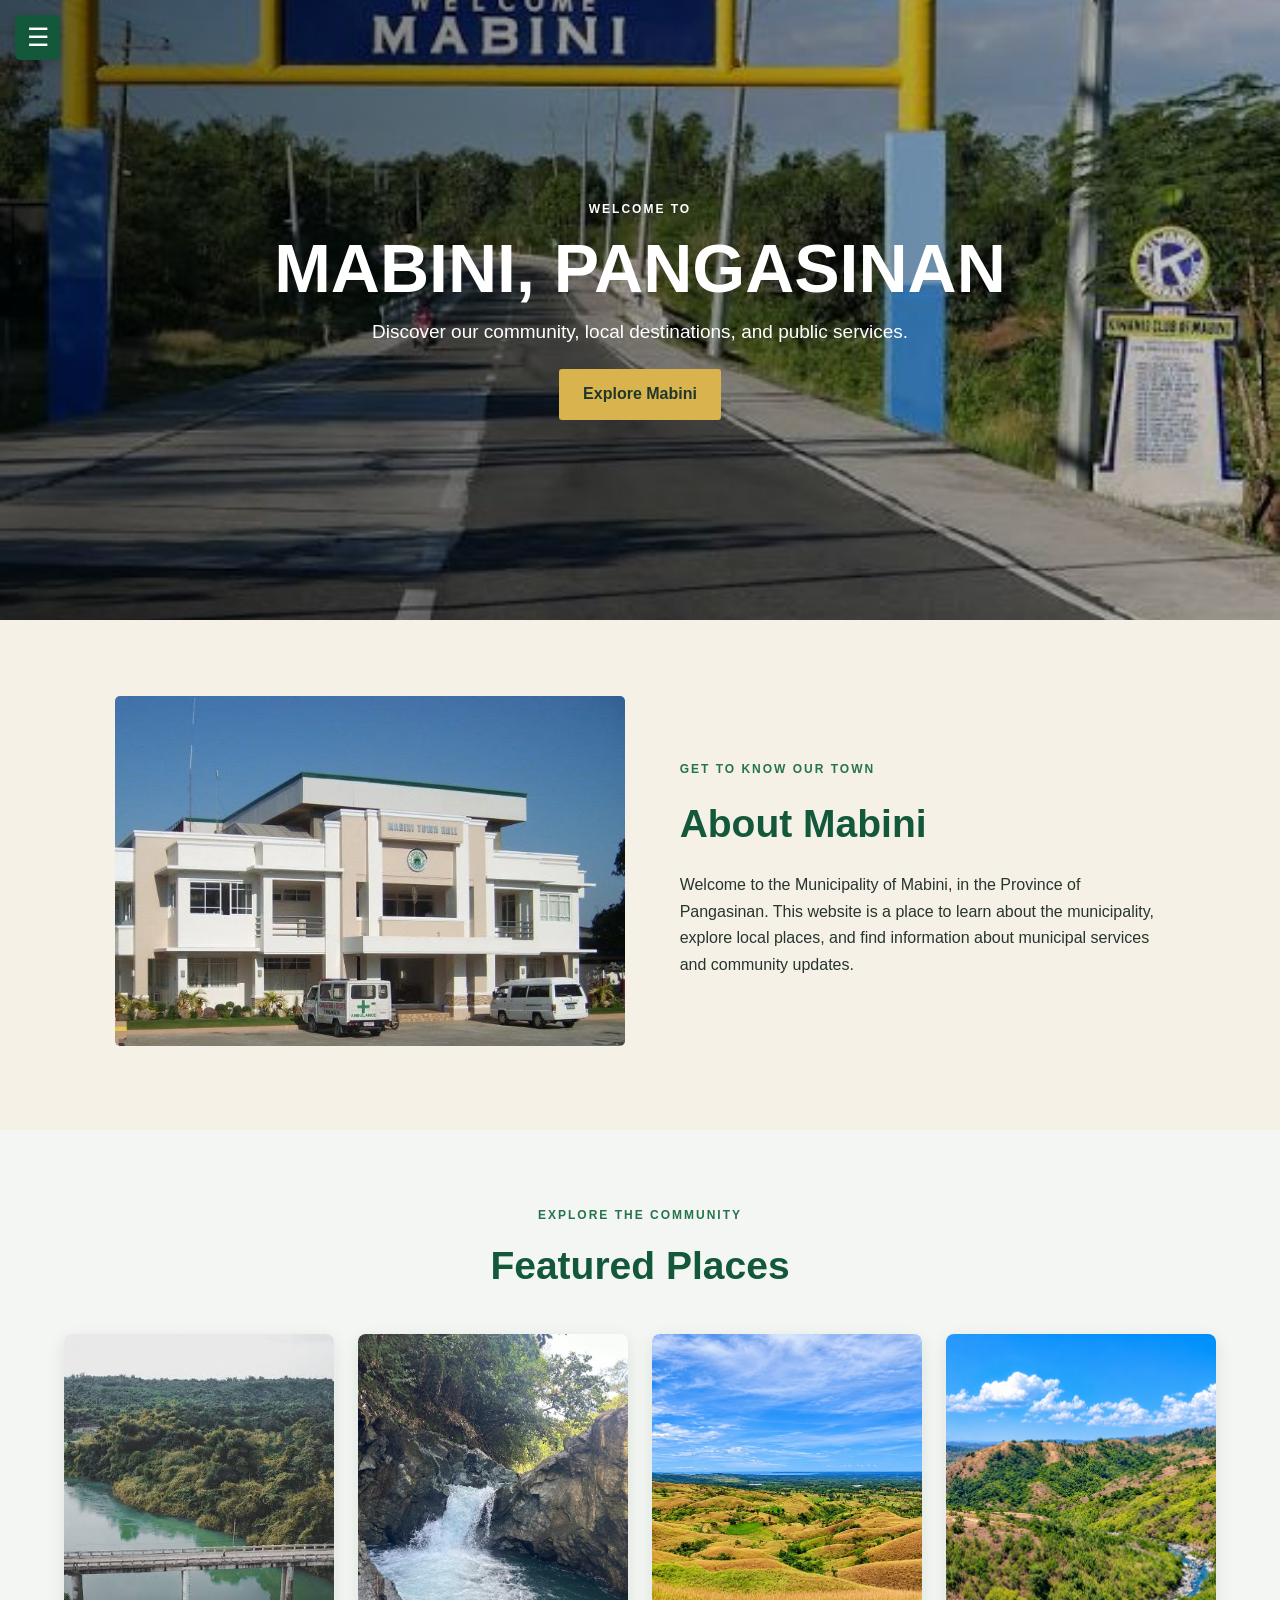
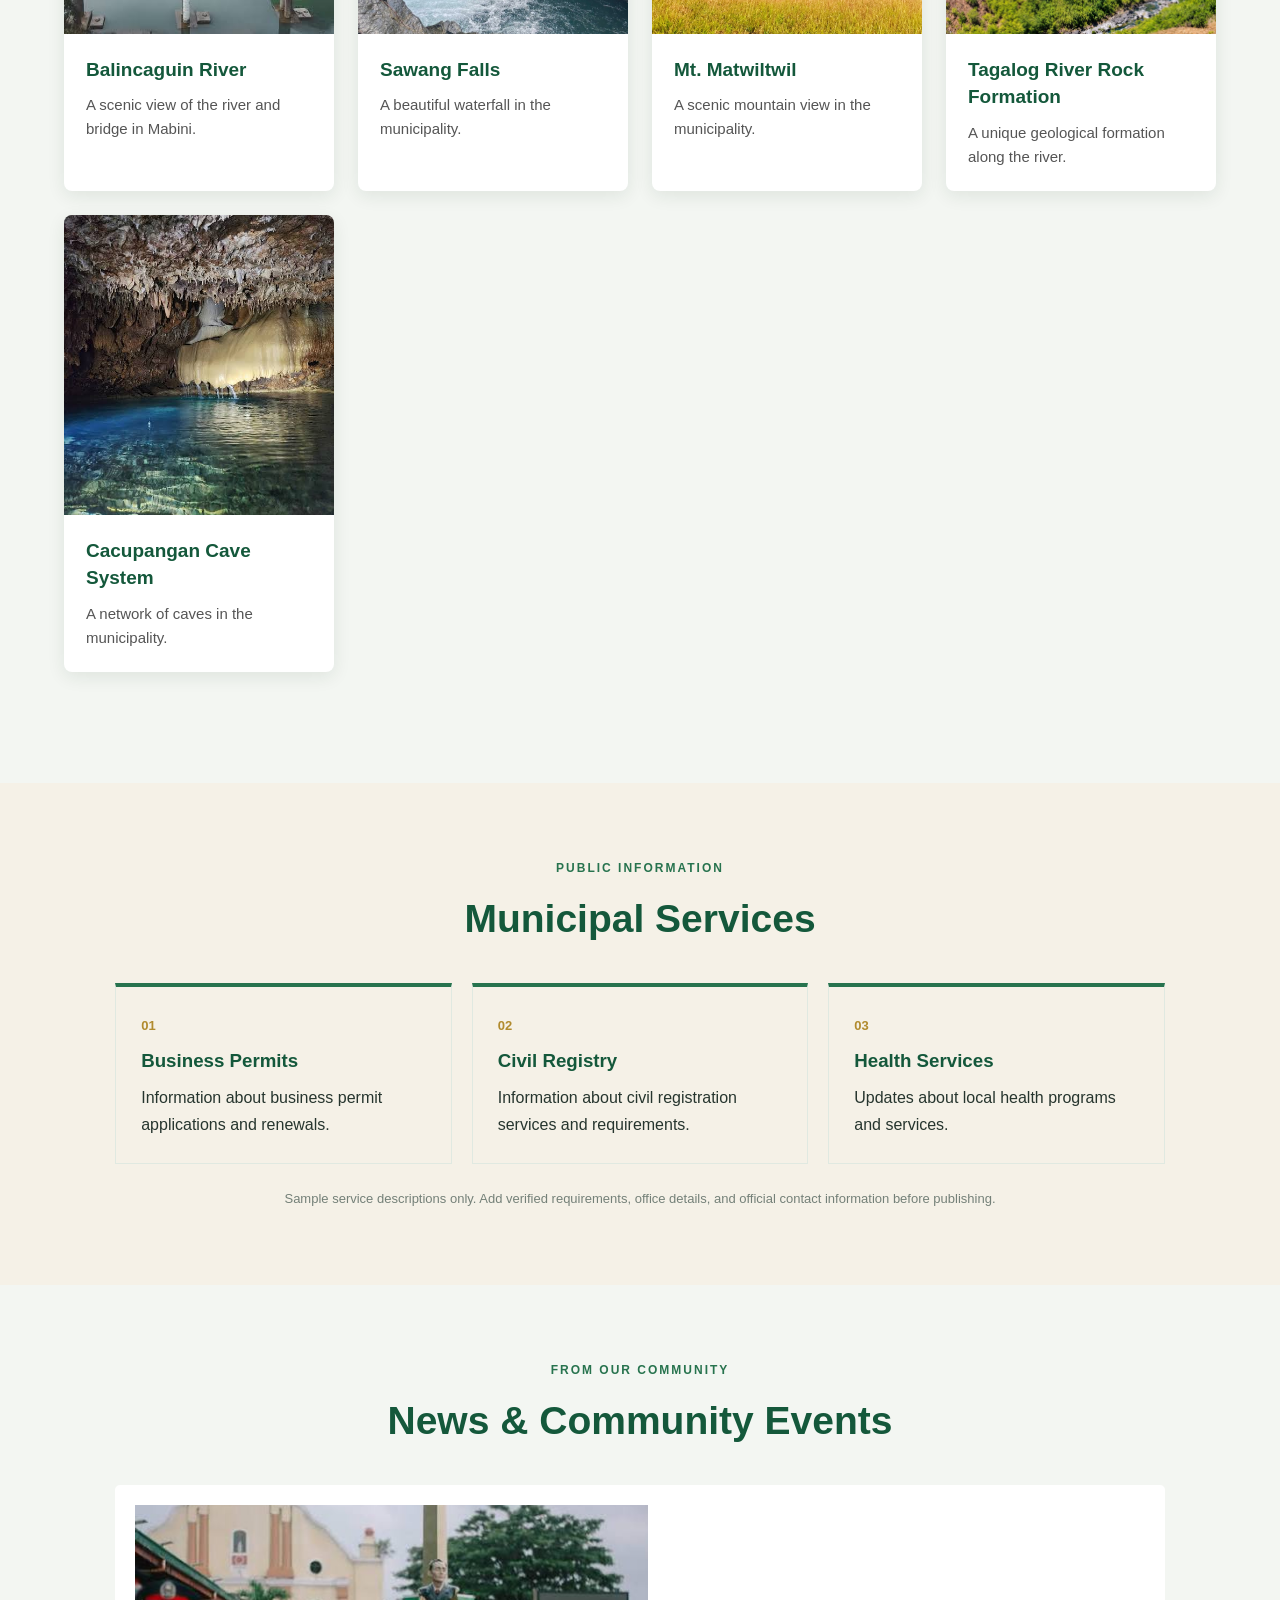
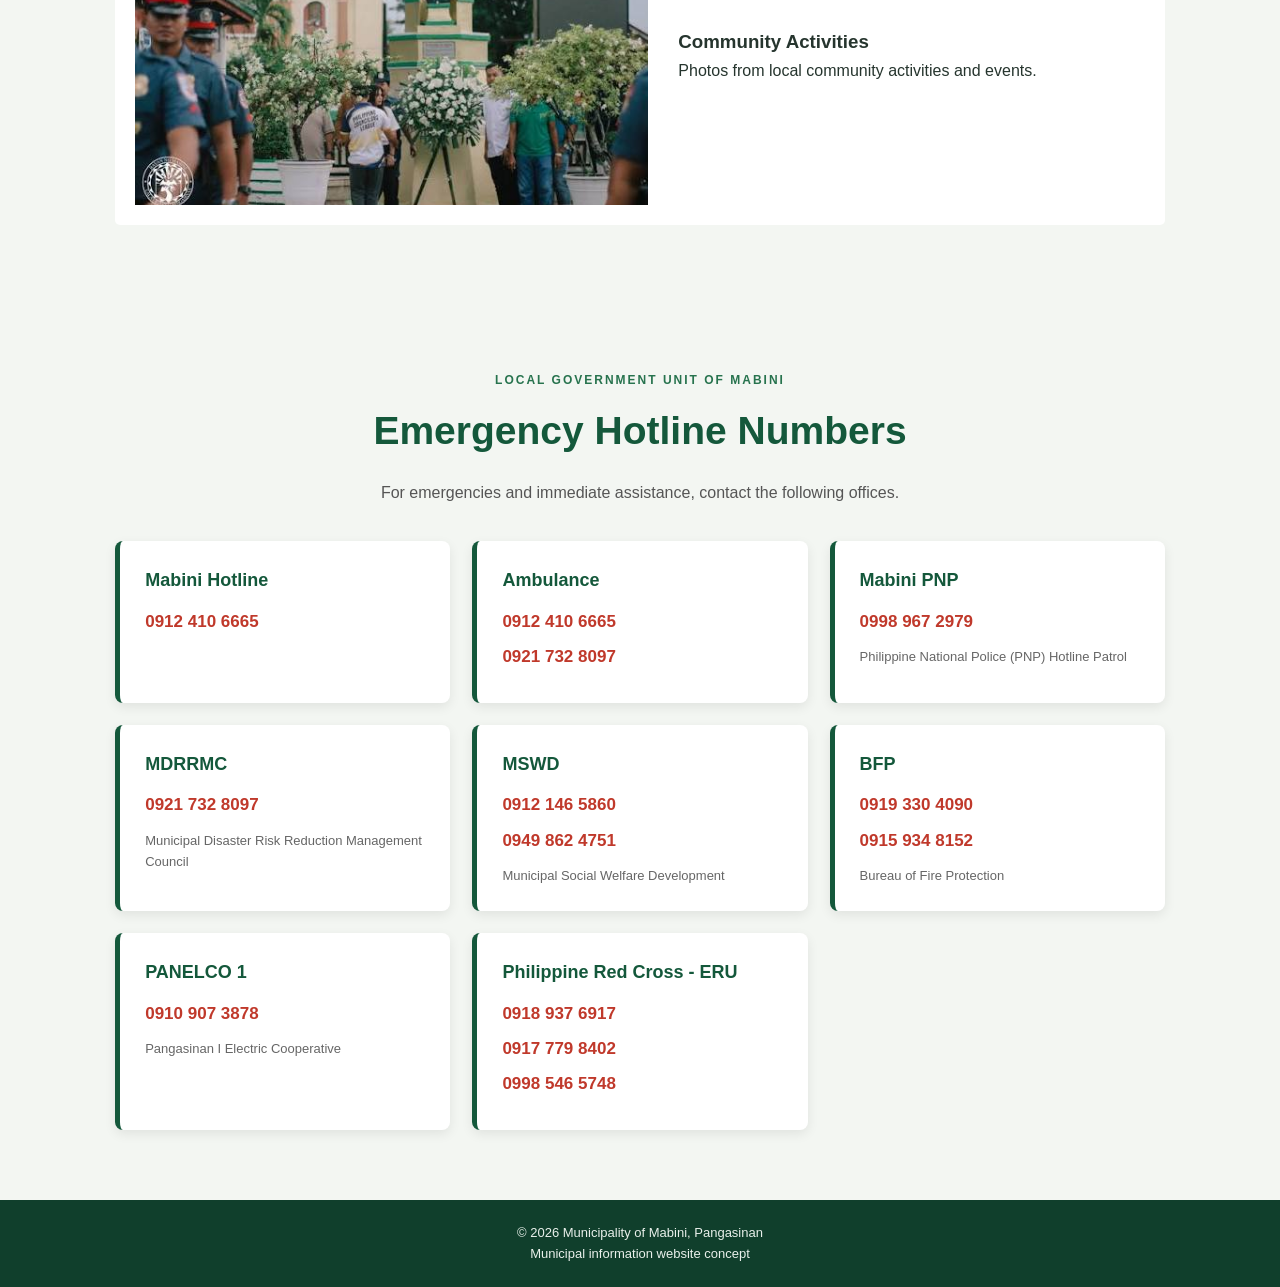
==== index.html @ 6663beb0 "Move all files from mabini_municipality_website to the root directory of the repository." ====
<!DOCTYPE html>
<html lang="en">
<head>
    <meta charset="UTF-8">
    <meta name="viewport" content="width=device-width, initial-scale=1.0">
    <title>Municipality of Mabini | Pangasinan</title>
    <link rel="stylesheet" href="style.css">
</head>
<body>

<!-- INDEX BUTTON -->
<button class="index-toggle" id="indexToggle"
        aria-label="Open navigation menu"
        aria-expanded="false"
        aria-controls="sidebar">
    <span class="menu-icon">☰</span>
</button>

<!-- SIDEBAR -->
<aside class="sidebar" id="sidebar" aria-hidden="true">

    <header class="site-header">
        <img src="images/mabini-seal.jpg"
             alt="Mabini Seal" class="seal">

        <div>
            <h1>Municipality of Mabini</h1>
            <p>Province of Pangasinan, Philippines</p>
        </div>
    </header>

    <div class="nav-label">INDEX</div>

    <nav class="side-nav">
    <a href="#home"><span>01</span> Home</a>
    <a href="#about"><span>02</span> About Mabini</a>
    <a href="#places"><span>04</span> Featured Places</a>
    <a href="#news"><span>03</span> News & Events</a>
    <a href="procurement.html"><span>05</span> Procurement Plan/Awards</a>
    <a href="officials.html"><span>06</span> Officials</a>
    <a href="#services"><span>07</span> Services</a>
    <a href="#contact"><span>08</span> Contact</a>
</nav>

</aside>

<!-- OVERLAY -->
<div class="sidebar-overlay" id="sidebarOverlay"></div>

<!-- MAIN CONTENT -->
<div class="page-content">

    <main>

        <!-- HOME -->
        <section id="home" class="hero">
            <img src="images/welcome-mabini.jpg"
                 alt="Welcome to Mabini sign">
            <div class="hero-shade"></div>

            <div class="hero-copy">
                <p class="eyebrow">WELCOME TO</p>
                <h2>MABINI, PANGASINAN</h2>
                <p>Discover our community, local destinations, and public services.</p>
                <a class="button" href="#about">Explore Mabini</a>
            </div>
        </section>

        <!-- ABOUT -->
        <section id="about" class="section about">

            <div class="about-photo">
                <img src="images/municipal-hall.jpg"
                     alt="Mabini Municipal Town Hall">
            </div>

            <div class="about-copy">
                <p class="eyebrow green">GET TO KNOW OUR TOWN</p>
                <h2>About Mabini</h2>

                <p>
                    Welcome to the Municipality of Mabini, in the Province
                    of Pangasinan. This website is a place to learn about
                    the municipality, explore local places, and find
                    information about municipal services and community updates.
                </p>
            </div>

        </section>

        <!-- FEATURED PLACES -->
        <section id="places" class="section pale">

            <div class="section-heading">
                <p class="eyebrow green">EXPLORE THE COMMUNITY</p>
                <h2>Featured Places</h2>
            </div>

            <div class="cards">

                <article class="card">
                    <img src="images/balincaguin-river.jpg"
                         alt="Balincaguin River">
                    <div class="card-body">
                        <h3>Balincaguin River</h3>
                        <p>A scenic view of the river and bridge in Mabini.</p>
                    </div>
                </article>

                <article class="card">
                    <img src="images/sawang falls.jpg" alt="Sawang Falls">
                    <div class="card-body">
                        <h3>Sawang Falls</h3>
                        <p>A beautiful waterfall in the municipality.</p>
                    </div>
                </article>

                <article class="card">
                    <img src="images/mt matwiltwil.png" alt="Mt. Matwiltwil">
                    <div class="card-body">
                        <h3>Mt. Matwiltwil</h3>
                        <p>A scenic mountain view in the municipality.</p>
                    </div>
                </article>

                <article class="card">
                    <img src="images/tagalog river.png"
                         alt="Tagalog River Rock Formation">
                    <div class="card-body">
                        <h3>Tagalog River Rock Formation</h3>
                        <p>A unique geological formation along the river.</p>
                    </div>
                </article>

                <article class="card">
                    <img src="images/cacupangan cave.jpg"
                         alt="Cacupangan Cave System">
                    <div class="card-body">
                        <h3>Cacupangan Cave System</h3>
                        <p>A network of caves in the municipality.</p>
                    </div>
                </article>

            </div>
        </section>

        <!-- SERVICES -->
        <section id="services" class="section">

            <div class="section-heading">
                <p class="eyebrow green">PUBLIC INFORMATION</p>
                <h2>Municipal Services</h2>
            </div>

            <div class="service-grid">

                <div class="service">
                    <span>01</span>
                    <h3>Business Permits</h3>
                    <p>Information about business permit applications and renewals.</p>
                </div>

                <div class="service">
                    <span>02</span>
                    <h3>Civil Registry</h3>
                    <p>Information about civil registration services and requirements.</p>
                </div>

                <div class="service">
                    <span>03</span>
                    <h3>Health Services</h3>
                    <p>Updates about local health programs and services.</p>
                </div>

            </div>

            <p class="note centered">
                Sample service descriptions only. Add verified requirements,
                office details, and official contact information before publishing.
            </p>

        </section>

        <!-- NEWS -->
        <section id="news" class="section pale">

            <div class="section-heading">
                <p class="eyebrow green">FROM OUR COMMUNITY</p>
                <h2>News & Community Events</h2>
            </div>

            <div class="news-feature">

                <img src="images/community-event.jpg"
                     alt="Community event in Mabini">

                <div>
                    <h3>Community Activities</h3>
                    <p>Photos from local community activities and events.</p>
                </div>

            </div>
        </section>

        <!-- CONTACT -->
        <section id="contact" class="section contact">

            <div class="section-heading">
                <p class="eyebrow green">LOCAL GOVERNMENT UNIT OF MABINI</p>
                <h2>Emergency Hotline Numbers</h2>
                <p>For emergencies and immediate assistance, contact the following offices.</p>
            </div>

            <div class="hotline-grid">

                <div class="hotline-card">
                    <h3>Mabini Hotline</h3>
                    <a href="tel:09124106665">0912 410 6665</a>
                </div>

                <div class="hotline-card">
                    <h3>Ambulance</h3>
                    <a href="tel:09124106665">0912 410 6665</a>
                    <a href="tel:09217328097">0921 732 8097</a>
                </div>

                <div class="hotline-card">
                    <h3>Mabini PNP</h3>
                    <a href="tel:09989672979">0998 967 2979</a>
                    <p>Philippine National Police (PNP) Hotline Patrol</p>
                </div>

                <div class="hotline-card">
                    <h3>MDRRMC</h3>
                    <a href="tel:09217328097">0921 732 8097</a>
                    <p>Municipal Disaster Risk Reduction Management Council</p>
                </div>

                <div class="hotline-card">
                    <h3>MSWD</h3>
                    <a href="tel:09121465860">0912 146 5860</a>
                    <a href="tel:09498624751">0949 862 4751</a>
                    <p>Municipal Social Welfare Development</p>
                </div>

                <div class="hotline-card">
                    <h3>BFP</h3>
                    <a href="tel:09193304090">0919 330 4090</a>
                    <a href="tel:09159348152">0915 934 8152</a>
                    <p>Bureau of Fire Protection</p>
                </div>

                <div class="hotline-card">
                    <h3>PANELCO 1</h3>
                    <a href="tel:09109073878">0910 907 3878</a>
                    <p>Pangasinan I Electric Cooperative</p>
                </div>

                <div class="hotline-card">
                    <h3>Philippine Red Cross - ERU</h3>
                    <a href="tel:09189376917">0918 937 6917</a>
                    <a href="tel:09177798402">0917 779 8402</a>
                    <a href="tel:09985465748">0998 546 5748</a>
                </div>

            </div>
        </section>

    </main>

    <!-- FOOTER -->
    <footer>
        <p>© 2026 Municipality of Mabini, Pangasinan</p>
        <p>Municipal information website concept</p>
    </footer>

</div>

<script src="script.js"></script>

</body>
</html>
---- style.css ----
* {
    box-sizing: border-box;
    margin: 0;
    padding: 0;
}

html {
    scroll-behavior: smooth;
}

body {
    font-family: Arial, Helvetica, sans-serif;
    color: #26352e;
    line-height: 1.65;
    background: #f5f1e7;
}

/* SIDEBAR */

.sidebar {
    position: fixed;
    top: 0;
    left: 0;
    width: 260px;
    height: 100vh;
    background: #f5f1e7;
    border-right: 1px solid #c9c3b6;
    padding: 85px 22px 25px;
    overflow-y: auto;
    z-index: 1001;

    transform: translateX(-100%);
    visibility: hidden;
    transition: transform 0.35s ease, visibility 0.35s ease;
    box-shadow: 5px 0 20px rgba(0,0,0,.12);
}

.sidebar.active {
    transform: translateX(0);
    visibility: visible;
}

.site-header {
    display: flex;
    flex-direction: column;
    align-items: center;
    text-align: center;
    padding: 25px 0;
    border-bottom: 2px solid #292d29;
    gap: 12px;
    background: transparent;
}

.seal {
    width: 90px;
    height: 90px;
    object-fit: contain;
}

.site-header h1 {
    font-family: Georgia, serif;
    font-size: 20px;
    color: #173e30;
    line-height: 1.2;
}

.site-header p {
    font-size: 11px;
    color: #777;
}

.nav-label {
    margin-top: 40px;
    margin-bottom: 15px;
    font-size: 10px;
    letter-spacing: 3px;
    font-weight: bold;
    color: #777;
}

.side-nav {
    display: flex;
    flex-direction: column;
    gap: 0;
    background: transparent;
    padding: 0;
    position: static;
}

.side-nav a {
    display: flex;
    align-items: center;
    gap: 18px;
    padding: 15px 8px;
    text-decoration: none;
    color: #41413d;
    font-size: 13px;
    font-weight: 700;
    border-bottom: 1px solid #d4cec2;
    transition: 0.3s;
}

.side-nav a span {
    font-size: 10px;
    letter-spacing: 1px;
    color: #a74b32;
}

.side-nav a:hover {
    background: #e8e2d5;
    padding-left: 15px;
    color: #14583b;
}

/* MAIN CONTENT */

.page-content {
    margin-left: 0;
    width: 100%;
    min-height: 100vh;
    transition: margin-left 0.35s ease, width 0.35s ease;
}

.page-content section {
    scroll-margin-top: 20px;
}

/* HERO */

.hero {
    height: min(620px, 68vw);
    min-height: 390px;
    position: relative;
    display: grid;
    place-items: center;
    text-align: center;
    color: white;
    overflow: hidden;
}

.hero > img {
    position: absolute;
    width: 100%;
    height: 100%;
    object-fit: cover;
    object-position: center 55%;
}

.hero-shade {
    position: absolute;
    inset: 0;
    background: linear-gradient(
        90deg,
        rgba(0,0,0,.58),
        rgba(0,0,0,.18)
    );
}

.hero-copy {
    position: relative;
    z-index: 1;
    padding: 24px;
    max-width: 850px;
}

.hero h2 {
    font-size: clamp(36px, 6vw, 68px);
    line-height: 1.12;
    margin: 10px 0;
}

.hero-copy > p:not(.eyebrow) {
    font-size: clamp(15px, 2vw, 19px);
}

.eyebrow {
    font-size: 12px;
    font-weight: 800;
    letter-spacing: 2px;
}

.green {
    color: #27734e;
}

.button {
    display: inline-block;
    margin-top: 22px;
    padding: 12px 24px;
    background: #d9b34e;
    color: #20372b;
    text-decoration: none;
    font-weight: 700;
    border-radius: 3px;
}

/* SECTIONS */

.section {
    padding: 76px 9%;
}

.about {
    display: grid;
    grid-template-columns: 1.05fr 1fr;
    gap: 55px;
    align-items: center;
}

.about-photo img {
    width: 100%;
    height: 350px;
    object-fit: cover;
    border-radius: 5px;
}

.about-copy h2,
.section-heading h2,
.contact h2 {
    font-size: clamp(28px, 4vw, 39px);
    color: #14583b;
    margin: 8px 0 16px;
}

.about-copy p {
    margin-bottom: 12px;
}

.note {
    font-size: 13px;
    color: #748078;
}

.pale {
    background: #f3f6f2;
}

.section-heading {
    text-align: center;
    margin-bottom: 32px;
}

/* FEATURED PLACES */

.cards {
    display: grid;
    grid-template-columns: repeat(3, minmax(0, 1fr));
    gap: 24px;
    align-items: stretch;
}

.card {
    display: flex;
    flex-direction: column;
    height: 100%;
    background: white;
    border-radius: 5px;
    overflow: hidden;
    box-shadow: 0 5px 18px rgba(20,50,35,.09);
    text-decoration: none;
    color: inherit;
}

.card img {
    width: 100%;
    height: 280px;
    object-fit: cover;
    object-position: center top;
    display: block;
}

.card-body {
    flex: 1;
    padding: 20px;
}

.card h3 {
    color: #14583b;
    margin-bottom: 8px;
}

.card p {
    color: #555;
}

.member-card {
    cursor: pointer;
    transition: transform 0.3s ease, box-shadow 0.3s ease;
}

.member-card:hover {
    transform: translateY(-5px);
    box-shadow: 0 8px 20px rgba(0,0,0,.15);
}

/* SERVICES */

.service-grid {
    display: grid;
    grid-template-columns: repeat(3, 1fr);
    gap: 20px;
}

.service {
    padding: 25px;
    border: 1px solid #e0e9e1;
    border-top: 4px solid #27734e;
}

.service span {
    font-size: 13px;
    color: #b18b2e;
    font-weight: 800;
}

.service h3 {
    color: #14583b;
    margin: 8px 0;
}

.centered {
    text-align: center;
    margin-top: 24px;
}

/* NEWS */

.news-feature {
    display: grid;
    grid-template-columns: 1.1fr 1fr;
    gap: 30px;
    align-items: center;
    background: white;
    padding: 20px;
    border-radius: 5px;
}

.news-feature img {
    width: 100%;
    height: 300px;
    object-fit: cover;
}

/* EMERGENCY HOTLINES */

.contact {
    background: #f3f6f2;
    padding: 70px 9%;
}

.contact .section-heading h2 {
    color: #14583b;
}

.contact .section-heading > p:last-child {
    color: #555;
}

.hotline-grid {
    display: grid;
    grid-template-columns: repeat(3, 1fr);
    gap: 22px;
    margin-top: 35px;
}

.hotline-card {
    background: white;
    padding: 25px;
    border-radius: 8px;
    border-left: 5px solid #14583b;
    box-shadow: 0 4px 12px rgba(0,0,0,.08);
    transition: 0.3s;
}

.hotline-card:hover {
    transform: translateY(-5px);
}

.hotline-card h3 {
    color: #14583b;
    font-size: 18px;
    margin-bottom: 12px;
}

.hotline-card a {
    display: block;
    color: #c0392b;
    font-size: 17px;
    font-weight: bold;
    text-decoration: none;
    margin: 7px 0;
}

.hotline-card a:hover {
    text-decoration: underline;
}

.hotline-card p {
    color: #666;
    font-size: 13px;
    margin-top: 10px;
}

/* FOOTER */

footer {
    text-align: center;
    background: #103f2c;
    color: #e9f0eb;
    padding: 22px;
    font-size: 13px;
}

/* INDEX BUTTON */


/* HAMBURGER MENU BUTTON */

.index-toggle {
    display: flex;
    position: fixed;
    top: 15px;
    left: 15px;
    z-index: 1003;

    width: 45px;
    height: 45px;

    align-items: center;
    justify-content: center;

    background: #14583b;
    color: white;
    border: none;
    border-radius: 5px;

    padding: 0;

    cursor: pointer;
    font-size: 25px;

    box-shadow: 0 3px 10px rgba(0,0,0,.2);
    transition: left 0.35s ease, background 0.3s;
}

.index-toggle:hover {
    background: #24734b;
}

.menu-icon {
    font-size: 25px;
    line-height: 1;
}


/* SIDEBAR OVERLAY */

.sidebar-overlay {
    position: fixed;
    inset: 0;
    background: rgba(0,0,0,.5);
    z-index: 1000;

    opacity: 0;
    visibility: hidden;
    transition: opacity 0.3s ease, visibility 0.3s ease;
}

.sidebar-overlay.active {
    opacity: 1;
    visibility: visible;
}

/* DESKTOP SIDEBAR PUSH EFFECT */

@media (min-width: 701px) {

    .page-content.sidebar-open {
        margin-left: 260px;
        width: calc(100% - 260px);
    }

    .index-toggle.sidebar-open {
        left: 275px;
    }

    .sidebar-overlay {
        display: none;
    }
}

/* RESPONSIVE DESIGN */

@media (max-width: 900px) {

    .hotline-grid {
        grid-template-columns: repeat(2, 1fr);
    }
}

@media (max-width: 700px) {

    .sidebar {
        width: 260px;
        max-width: 85vw;
        padding: 85px 22px 25px;
    }

    .index-toggle {
        left: 15px;
    }

    .index-toggle.sidebar-open {
        left: 15px;
    }

    .site-header {
        padding: 15px 0;
    }

    .seal {
        width: 65px;
        height: 65px;
    }

    .site-header h1 {
        font-size: 16px;
    }

    .side-nav a {
        font-size: 11px;
        gap: 10px;
        padding: 13px 5px;
    }

    .page-content.sidebar-open {
        margin-left: 0;
        width: 100%;
    }

    .hero,
    .hero > img {
        height: 450px;
        min-height: 450px;
    }

    .about,
    .news-feature {
        grid-template-columns: 1fr;
    }

    .about {
        gap: 25px;
    }

    .cards,
    .service-grid,
    .hotline-grid {
        grid-template-columns: 1fr;
    }

    .section {
        padding: 50px 6%;
    }

    .about-photo img {
        height: 260px;
    }

    .news-feature img {
        height: 230px;
    }
}

body {
    background: #f5f1e7;
}

.members-page {
    min-height: 100vh;
    padding: 40px;
}

.members-header {
    margin-bottom: 30px;
}

.back-button {
    display: inline-block;
    text-decoration: none;
    color: #14583b;
    font-weight: bold;
    margin-bottom: 20px;
}

.members-header h1 {
    color: #14583b;
    font-family: Georgia, serif;
    font-size: 35px;
}

.members-header p {
    color: #777;
}

.members-container {
    background: white;
    padding: 25px;
    border-radius: 8px;
    box-shadow: 0 5px 18px rgba(20, 50, 35, .08);
}

.spreadsheet-toolbar {
    display: flex;
    justify-content: space-between;
    align-items: center;
    gap: 15px;
    flex-wrap: wrap;
    margin-bottom: 20px;
}

.spreadsheet-toolbar h2 {
    color: #14583b;
}

.spreadsheet-toolbar p {
    font-size: 13px;
    color: #777;
}

.toolbar-buttons {
    display: flex;
    gap: 10px;
}

.toolbar-buttons button {
    padding: 11px 16px;
    border: none;
    border-radius: 4px;
    cursor: pointer;
    font-weight: bold;
}

#addRowBtn {
    background: #e8e2d5;
    color: #26352e;
}

#saveBtn {
    background: #14583b;
    color: white;
}

.table-wrapper {
    width: 100%;
    overflow-x: auto;
}

#memberTable {
    width: 100%;
    border-collapse: collapse;
    min-width: 700px;
    background: white;
}

#memberTable th {
    background: #14583b;
    color: white;
    padding: 13px;
    text-align: left;
    font-size: 13px;
}

#memberTable td {
    border: 1px solid #d9d9d9;
    padding: 0;
}

#memberTable tbody tr:nth-child(even) {
    background: #f8f8f5;
}

#memberTable td input {
    width: 100%;
    border: none;
    outline: none;
    padding: 12px;
    background: transparent;
    font-family: Arial, sans-serif;
    font-size: 14px;
}

#memberTable td input:focus {
    background: #fffdf0;
    box-shadow: inset 0 0 0 2px #d9b34e;
}

#memberTable td:first-child {
    text-align: center;
    width: 60px;
    padding: 10px;
    color: #777;
}

#memberTable td:last-child {
    text-align: center;
    width: 90px;
    padding: 5px;
}

.delete-row {
    background: #b54b3b;
    color: white;
    border: none;
    padding: 7px 10px;
    border-radius: 3px;
    cursor: pointer;
}

.save-status {
    margin-top: 15px;
    font-size: 12px;
    color: #27734e;
}

@media (max-width: 600px) {
    .members-page {
        padding: 20px 12px;
    }

    .members-header h1 {
        font-size: 27px;
    }

    .members-container {
        padding: 15px;
    }

    .spreadsheet-toolbar {
        align-items: flex-start;
        flex-direction: column;
    }

    .toolbar-buttons {
        width: 100%;
    }

    .toolbar-buttons button {
        flex: 1;
    }
}
@media (max-width: 900px) {
    .cards {
        grid-template-columns: repeat(2, minmax(0, 1fr));
    }
}

@media (max-width: 600px) {
    .cards {
        grid-template-columns: 1fr;
    }

    .card img {
        height: 260px;
    }
}
/* CLICKABLE OFFICIALS CARDS */

.member-card {
    display: flex;
    flex-direction: column;
    height: 100%;
    text-decoration: none;
    color: inherit;
    cursor: pointer;
    transition: transform 0.3s ease, box-shadow 0.3s ease;
}

.member-card .card-body {
    flex: 1;
}

.member-card:hover {
    transform: translateY(-5px);
    box-shadow: 0 8px 20px rgba(0, 0, 0, 0.15);
}

.member-card h3 {
    color: #14583b;
}

.member-card p {
    color: #555;
}
/* =========================================
   OFFICIALS GRID - FULL AVAILABLE WIDTH
========================================= */

.section:has(.cards) {
    width: 100%;
    max-width: none;
    padding-left: 5%;
    padding-right: 5%;
}

.section .cards {
    display: grid !important;
    grid-template-columns: repeat(auto-fit, minmax(260px, 1fr)) !important;
    gap: 24px;
    width: 100%;
    max-width: none !important;
    margin: 35px auto;
    align-items: stretch;
}

/* CARD */
.section .cards .card {
    display: flex;
    flex-direction: column;
    width: 100%;
    min-width: 0;
    height: 100%;
    background: #fff;
    border-radius: 8px;
    overflow: hidden;
    text-decoration: none;
    color: inherit;
    box-shadow: 0 5px 18px rgba(20, 50, 35, 0.09);
}

/* IMAGE */
.section .cards .card img {
    display: block;
    width: 100%;
    height: 300px;
    object-fit: cover;
    object-position: center top;
}

/* CARD CONTENT */
.section .cards .card-body {
    display: flex;
    flex-direction: column;
    flex: 1;
    padding: 22px;
}

.section .cards .card h3 {
    font-size: 19px;
    line-height: 1.45;
    margin-bottom: 10px;
    color: #14583b;
}

.section .cards .card p {
    font-size: 15px;
    line-height: 1.6;
    color: #555;
}

/* HOVER */
.section .cards .member-card {
    cursor: pointer;
    transition: transform 0.25s ease, box-shadow 0.25s ease;
}

.section .cards .member-card:hover {
    transform: translateY(-5px);
    box-shadow: 0 10px 24px rgba(20, 50, 35, 0.15);
}

/* MOBILE */
@media (max-width: 600px) {

    .section:has(.cards) {
        padding-left: 16px;
        padding-right: 16px;
    }

    .section .cards {
        grid-template-columns: minmax(0, 1fr) !important;
        gap: 20px;
        margin-top: 25px;
    }

    .section .cards .card img {
        height: 260px;
    }

    .section .cards .card-body {
        padding: 18px;
    }
}
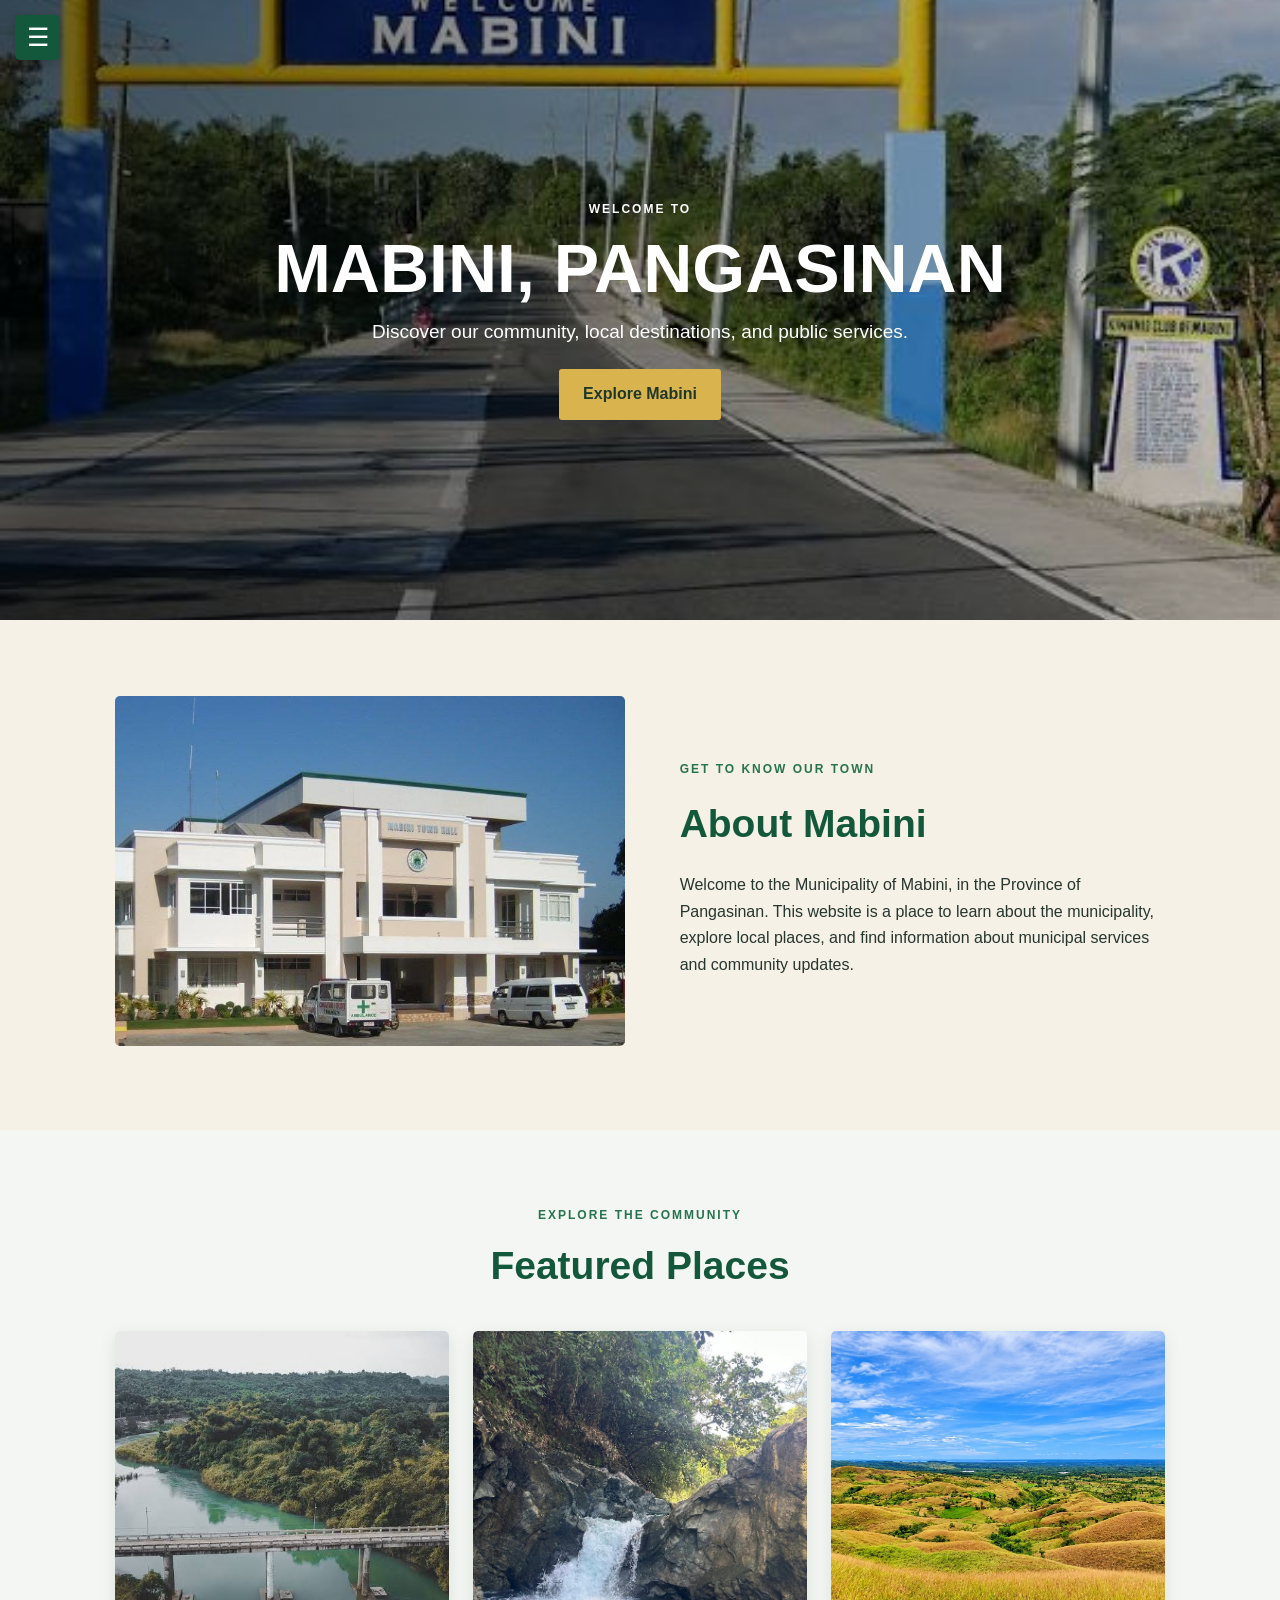
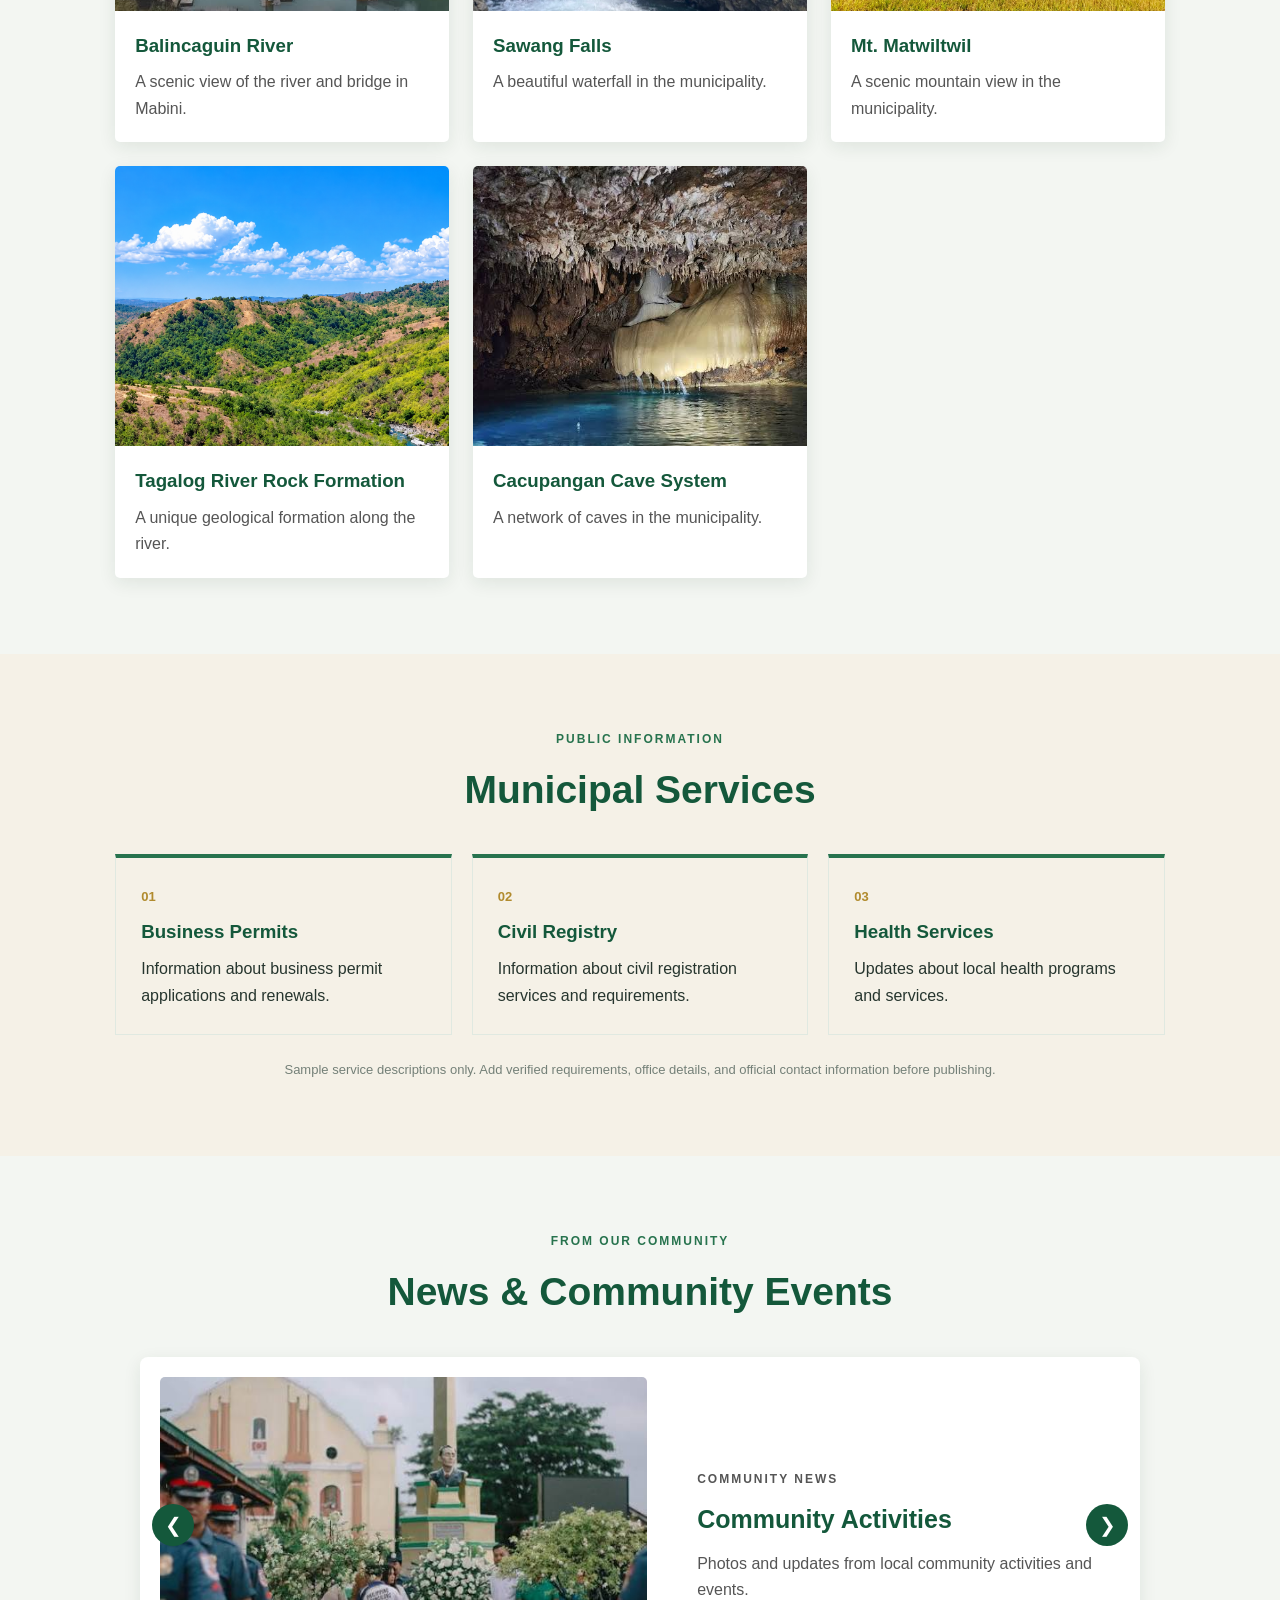
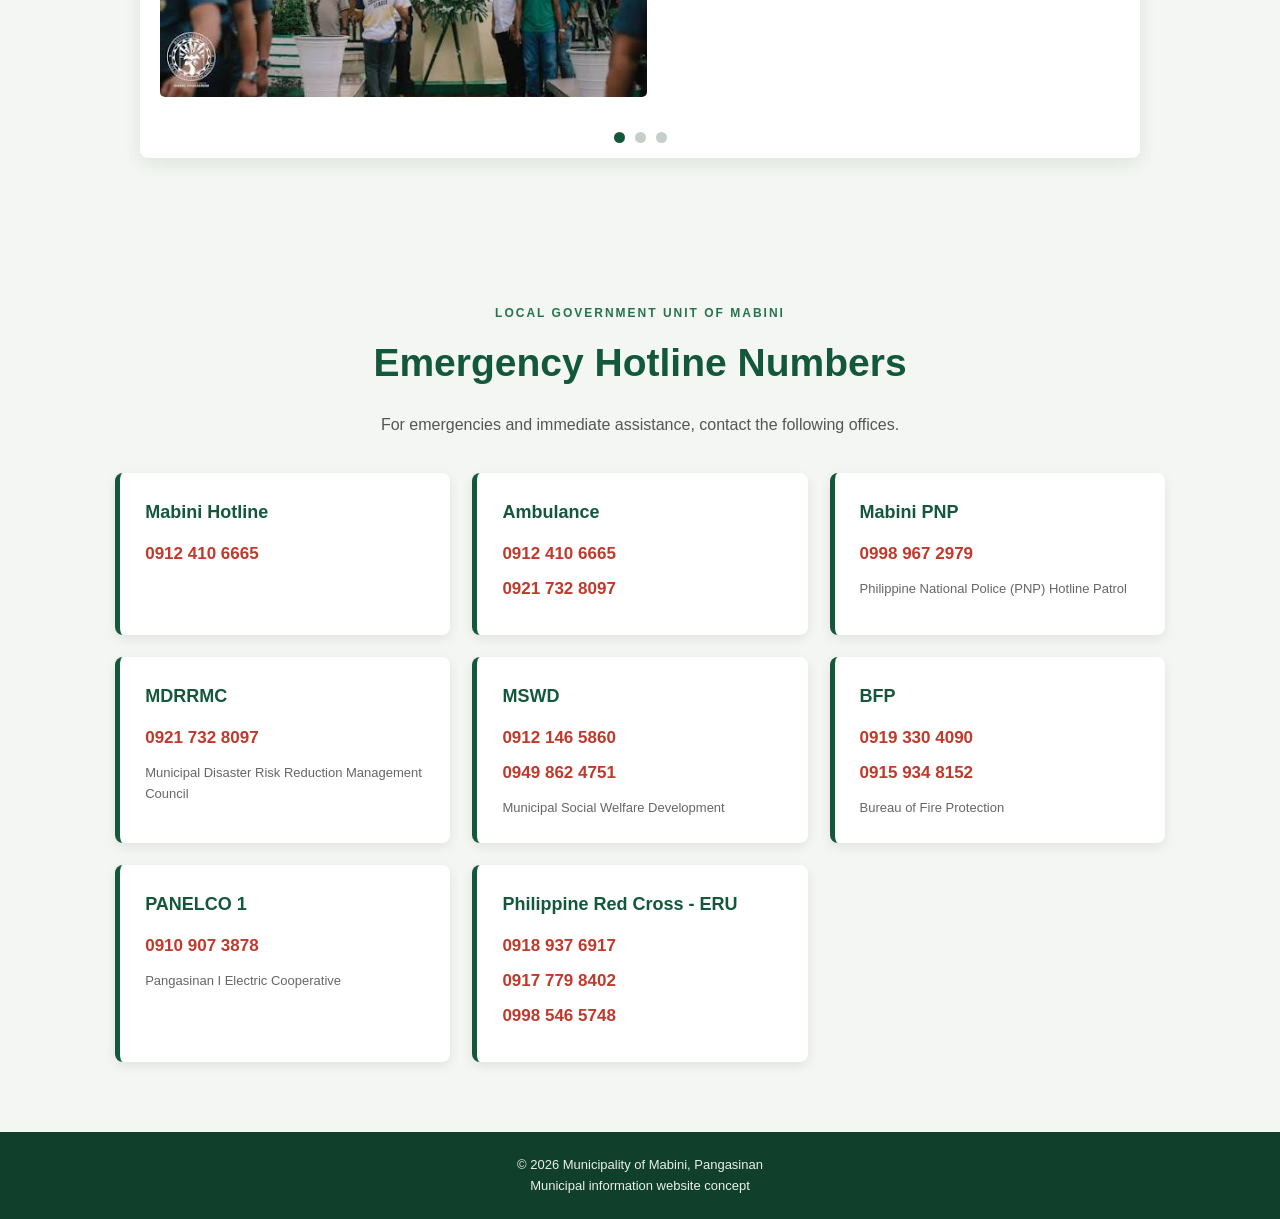
==== commit 3a569f30: "New update" ====
--- a/index.html
+++ b/index.html
@@ -182,26 +182,84 @@
 
         </section>
 
-        <!-- NEWS -->
-        <section id="news" class="section pale">
-
-            <div class="section-heading">
-                <p class="eyebrow green">FROM OUR COMMUNITY</p>
-                <h2>News & Community Events</h2>
-            </div>
-
-            <div class="news-feature">
-
+        
+<!-- NEWS & EVENTS CAROUSEL -->
+<section id="news" class="section pale">
+
+    <div class="section-heading">
+        <p class="eyebrow green">FROM OUR COMMUNITY</p>
+        <h2>News & Community Events</h2>
+    </div>
+
+    <div class="news-carousel" id="newsCarousel">
+
+        <div class="news-slides">
+
+            <!-- SLIDE 1 -->
+            <article class="news-slide active">
                 <img src="images/community-event.jpg"
                      alt="Community event in Mabini">
 
-                <div>
+                <div class="news-slide-content">
+                    <p class="eyebrow green">COMMUNITY NEWS</p>
                     <h3>Community Activities</h3>
-                    <p>Photos from local community activities and events.</p>
-                </div>
-
-            </div>
-        </section>
+                    <p>Photos and updates from local community activities and events.</p>
+                </div>
+            </article>
+
+            <!-- SLIDE 2 -->
+            <article class="news-slide">
+                <img src="images/community-event.jpg"
+                     alt="Municipal activity in Mabini">
+
+                <div class="news-slide-content">
+                    <p class="eyebrow green">MUNICIPAL UPDATES</p>
+                    <h3>Municipal Programs</h3>
+                    <p>Updates about programs and activities serving our community.</p>
+                </div>
+            </article>
+
+            <!-- SLIDE 3 -->
+            <article class="news-slide">
+                <img src="images/community-event.jpg"
+                     alt="Local event in Mabini">
+
+                <div class="news-slide-content">
+                    <p class="eyebrow green">LOCAL EVENTS</p>
+                    <h3>Events in Mabini</h3>
+                    <p>Discover events and activities happening in our municipality.</p>
+                </div>
+            </article>
+
+        </div>
+
+        <!-- PREVIOUS / NEXT BUTTONS -->
+        <button class="news-arrow news-prev"
+                id="newsPrev"
+                aria-label="Previous slide">
+            &#10094;
+        </button>
+
+        <button class="news-arrow news-next"
+                id="newsNext"
+                aria-label="Next slide">
+            &#10095;
+        </button>
+
+        <!-- NAVIGATION DOTS -->
+        <div class="news-dots" id="newsDots">
+            <button class="news-dot active" data-slide="0"
+                    aria-label="Go to slide 1"></button>    
+            <button class="news-dot" data-slide="1"
+                    aria-label="Go to slide 2"></button>
+            <button class="news-dot" data-slide="2"
+                    aria-label="Go to slide 3"></button>
+        </div>
+
+    </div>
+
+</section>
+
 
         <!-- CONTACT -->
         <section id="contact" class="section contact">
@@ -278,6 +336,6 @@
 </div>
 
 <script src="script.js"></script>
-
+<script src="news-carousel.js"></script>
 </body>
 </html>
--- a/style.css
+++ b/style.css
@@ -577,6 +577,8 @@
     background: #f5f1e7;
 }
 
+/* MEMBERS PAGE */
+
 .members-page {
     min-height: 100vh;
     padding: 40px;
@@ -611,7 +613,24 @@
     box-shadow: 0 5px 18px rgba(20, 50, 35, .08);
 }
 
-.spreadsheet-toolbar {
+/* DEPARTMENT HEADER */
+
+.department-header {
+    background: #14583b;
+    color: white;
+    padding: 20px;
+    border-radius: 5px;
+    margin-bottom: 25px;
+}
+
+.department-header h2 {
+    font-size: 20px;
+    margin: 0;
+}
+
+/* TOOLBAR */
+
+.member-toolbar {
     display: flex;
     justify-content: space-between;
     align-items: center;
@@ -620,13 +639,8 @@
     margin-bottom: 20px;
 }
 
-.spreadsheet-toolbar h2 {
-    color: #14583b;
-}
-
-.spreadsheet-toolbar p {
-    font-size: 13px;
-    color: #777;
+.member-toolbar h3 {
+    color: #14583b;
 }
 
 .toolbar-buttons {
@@ -652,6 +666,8 @@
     color: white;
 }
 
+/* TABLE */
+
 .table-wrapper {
     width: 100%;
     overflow-x: auto;
@@ -660,14 +676,13 @@
 #memberTable {
     width: 100%;
     border-collapse: collapse;
-    min-width: 700px;
     background: white;
 }
 
 #memberTable th {
     background: #14583b;
     color: white;
-    padding: 13px;
+    padding: 14px;
     text-align: left;
     font-size: 13px;
 }
@@ -685,7 +700,7 @@
     width: 100%;
     border: none;
     outline: none;
-    padding: 12px;
+    padding: 13px;
     background: transparent;
     font-family: Arial, sans-serif;
     font-size: 14px;
@@ -696,27 +711,7 @@
     box-shadow: inset 0 0 0 2px #d9b34e;
 }
 
-#memberTable td:first-child {
-    text-align: center;
-    width: 60px;
-    padding: 10px;
-    color: #777;
-}
-
-#memberTable td:last-child {
-    text-align: center;
-    width: 90px;
-    padding: 5px;
-}
-
-.delete-row {
-    background: #b54b3b;
-    color: white;
-    border: none;
-    padding: 7px 10px;
-    border-radius: 3px;
-    cursor: pointer;
-}
+/* SAVE STATUS */
 
 .save-status {
     margin-top: 15px;
@@ -724,7 +719,10 @@
     color: #27734e;
 }
 
+/* MOBILE */
+
 @media (max-width: 600px) {
+
     .members-page {
         padding: 20px 12px;
     }
@@ -737,7 +735,7 @@
         padding: 15px;
     }
 
-    .spreadsheet-toolbar {
+    .member-toolbar {
         align-items: flex-start;
         flex-direction: column;
     }
@@ -749,146 +747,131 @@
     .toolbar-buttons button {
         flex: 1;
     }
-}
-@media (max-width: 900px) {
-    .cards {
-        grid-template-columns: repeat(2, minmax(0, 1fr));
-    }
-}
-
-@media (max-width: 600px) {
-    .cards {
+
+    #memberTable {
+        min-width: 650px;
+    }
+}
+
+/* NEWS CAROUSEL */
+
+.news-carousel {
+    position: relative;
+    max-width: 1000px;
+    margin: 0 auto;
+    overflow: hidden;
+    background: white;
+    border-radius: 8px;
+    box-shadow: 0 5px 18px rgba(20,50,35,.09);
+}
+
+.news-slides {
+    position: relative;
+}
+
+.news-slide {
+    display: none;
+    grid-template-columns: 1.1fr 1fr;
+    align-items: center;
+    gap: 30px;
+    padding: 20px;
+}
+
+.news-slide.active {
+    display: grid;
+}
+
+.news-slide img {
+    width: 100%;
+    height: 320px;
+    object-fit: cover;
+    border-radius: 5px;
+}
+
+.news-slide-content {
+    padding: 20px;
+}
+
+.news-slide-content h3 {
+    color: #14583b;
+    font-size: 25px;
+    margin: 10px 0;
+}
+
+.news-slide-content p {
+    color: #555;
+}
+
+.news-arrow {
+    position: absolute;
+    top: 42%;
+    transform: translateY(-50%);
+    width: 42px;
+    height: 42px;
+    border: none;
+    border-radius: 50%;
+    background: #14583b;
+    color: white;
+    font-size: 20px;
+    cursor: pointer;
+    z-index: 2;
+}
+
+.news-arrow:hover {
+    background: #24734b;
+}
+
+.news-prev {
+    left: 12px;
+}
+
+.news-next {
+    right: 12px;
+}
+
+.news-dots {
+    display: flex;
+    justify-content: center;
+    gap: 10px;
+    padding: 15px;
+}
+
+.news-dot {
+    width: 11px;
+    height: 11px;
+    border: none;
+    border-radius: 50%;
+    background: #c5cfc7;
+    cursor: pointer;
+}
+
+.news-dot.active {
+    background: #14583b;
+}
+
+@media (max-width: 700px) {
+    .news-slide,
+    .news-slide.active {
         grid-template-columns: 1fr;
-    }
-
-    .card img {
-        height: 260px;
-    }
-}
-/* CLICKABLE OFFICIALS CARDS */
-
-.member-card {
-    display: flex;
-    flex-direction: column;
-    height: 100%;
-    text-decoration: none;
-    color: inherit;
-    cursor: pointer;
-    transition: transform 0.3s ease, box-shadow 0.3s ease;
-}
-
-.member-card .card-body {
-    flex: 1;
-}
-
-.member-card:hover {
-    transform: translateY(-5px);
-    box-shadow: 0 8px 20px rgba(0, 0, 0, 0.15);
-}
-
-.member-card h3 {
-    color: #14583b;
-}
-
-.member-card p {
-    color: #555;
-}
-/* =========================================
-   OFFICIALS GRID - FULL AVAILABLE WIDTH
-========================================= */
-
-.section:has(.cards) {
-    width: 100%;
-    max-width: none;
-    padding-left: 5%;
-    padding-right: 5%;
-}
-
-.section .cards {
-    display: grid !important;
-    grid-template-columns: repeat(auto-fit, minmax(260px, 1fr)) !important;
-    gap: 24px;
-    width: 100%;
-    max-width: none !important;
-    margin: 35px auto;
-    align-items: stretch;
-}
-
-/* CARD */
-.section .cards .card {
-    display: flex;
-    flex-direction: column;
-    width: 100%;
-    min-width: 0;
-    height: 100%;
-    background: #fff;
-    border-radius: 8px;
-    overflow: hidden;
-    text-decoration: none;
-    color: inherit;
-    box-shadow: 0 5px 18px rgba(20, 50, 35, 0.09);
-}
-
-/* IMAGE */
-.section .cards .card img {
-    display: block;
-    width: 100%;
-    height: 300px;
-    object-fit: cover;
-    object-position: center top;
-}
-
-/* CARD CONTENT */
-.section .cards .card-body {
-    display: flex;
-    flex-direction: column;
-    flex: 1;
-    padding: 22px;
-}
-
-.section .cards .card h3 {
-    font-size: 19px;
-    line-height: 1.45;
-    margin-bottom: 10px;
-    color: #14583b;
-}
-
-.section .cards .card p {
-    font-size: 15px;
-    line-height: 1.6;
-    color: #555;
-}
-
-/* HOVER */
-.section .cards .member-card {
-    cursor: pointer;
-    transition: transform 0.25s ease, box-shadow 0.25s ease;
-}
-
-.section .cards .member-card:hover {
-    transform: translateY(-5px);
-    box-shadow: 0 10px 24px rgba(20, 50, 35, 0.15);
-}
-
-/* MOBILE */
-@media (max-width: 600px) {
-
-    .section:has(.cards) {
-        padding-left: 16px;
-        padding-right: 16px;
-    }
-
-    .section .cards {
-        grid-template-columns: minmax(0, 1fr) !important;
-        gap: 20px;
-        margin-top: 25px;
-    }
-
-    .section .cards .card img {
-        height: 260px;
-    }
-
-    .section .cards .card-body {
-        padding: 18px;
-    }
-}+        gap: 12px;
+        padding: 15px;
+    }
+
+    .news-slide img {
+        height: 230px;
+    }
+
+    .news-slide-content {
+        padding: 10px;
+    }
+
+    .news-slide-content h3 {
+        font-size: 21px;
+    }
+
+    .news-arrow {
+        top: 115px;
+        width: 36px;
+        height: 36px;
+    }
+}
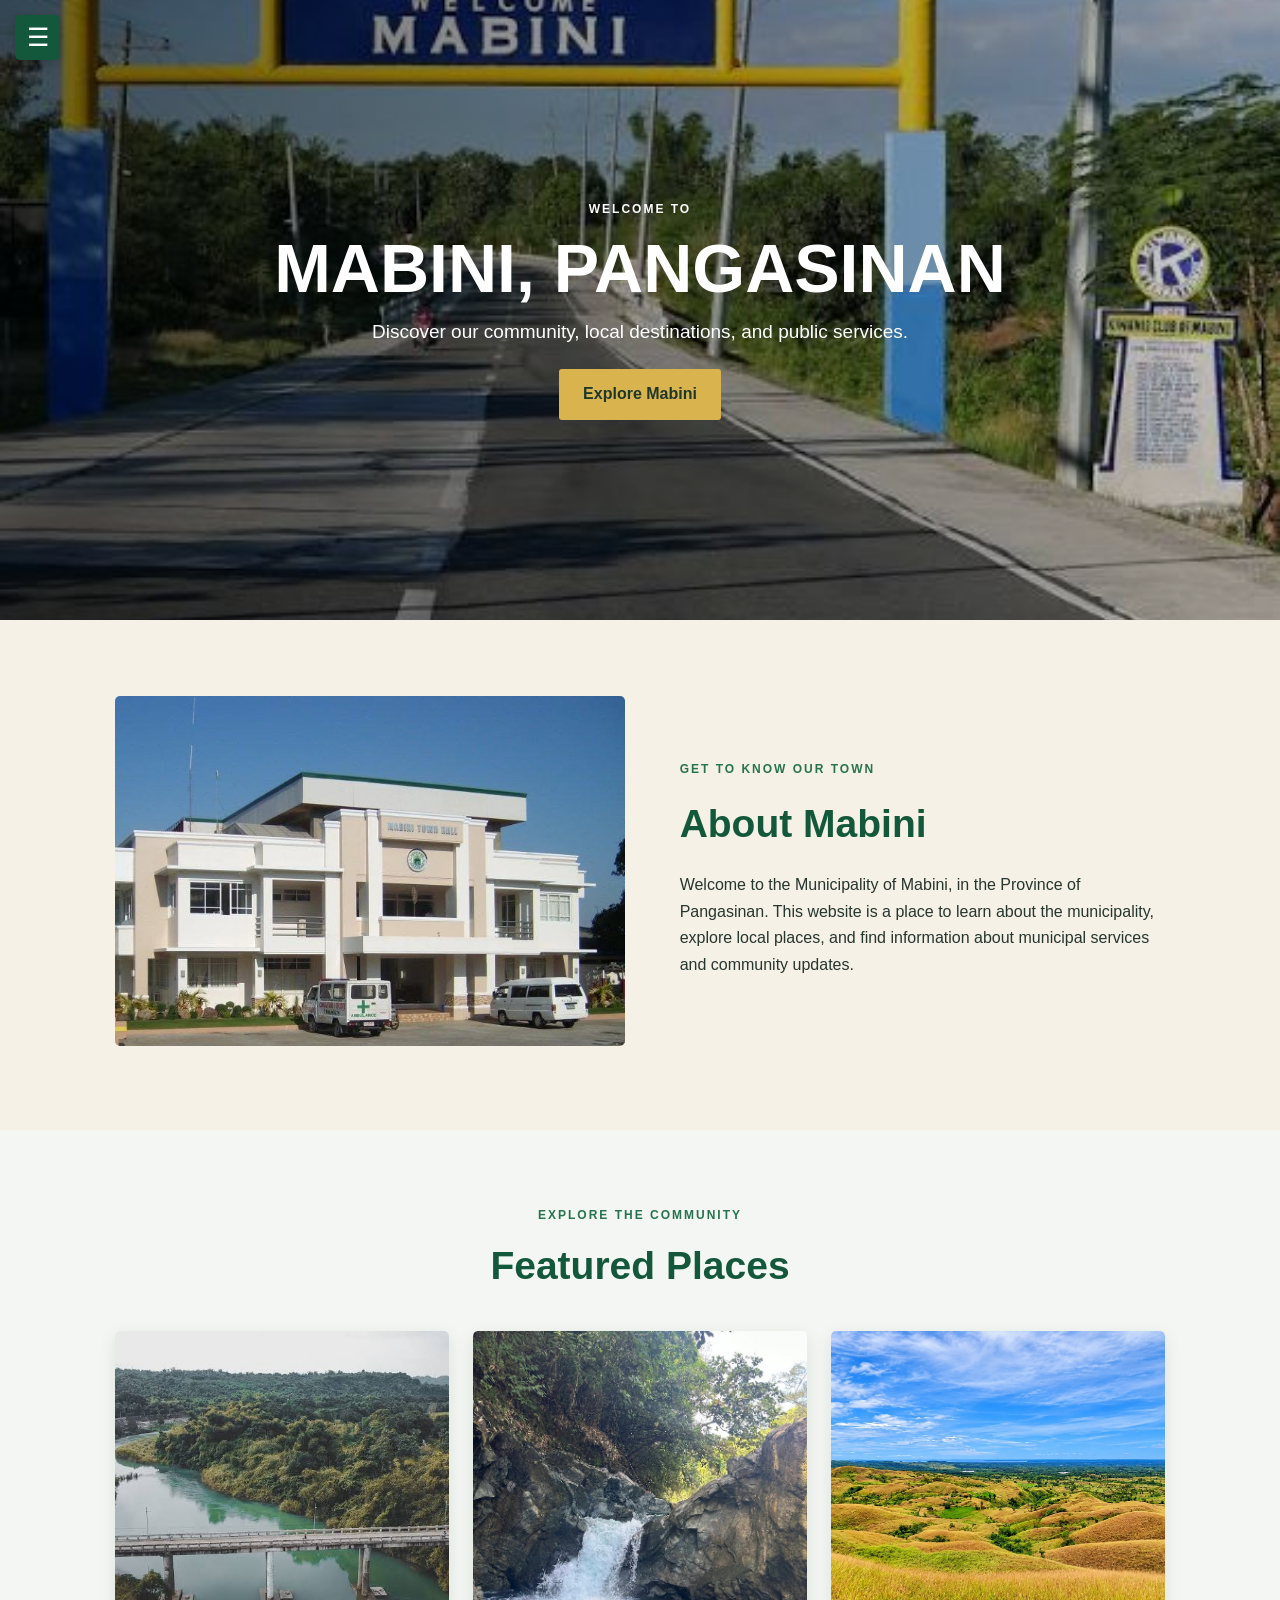
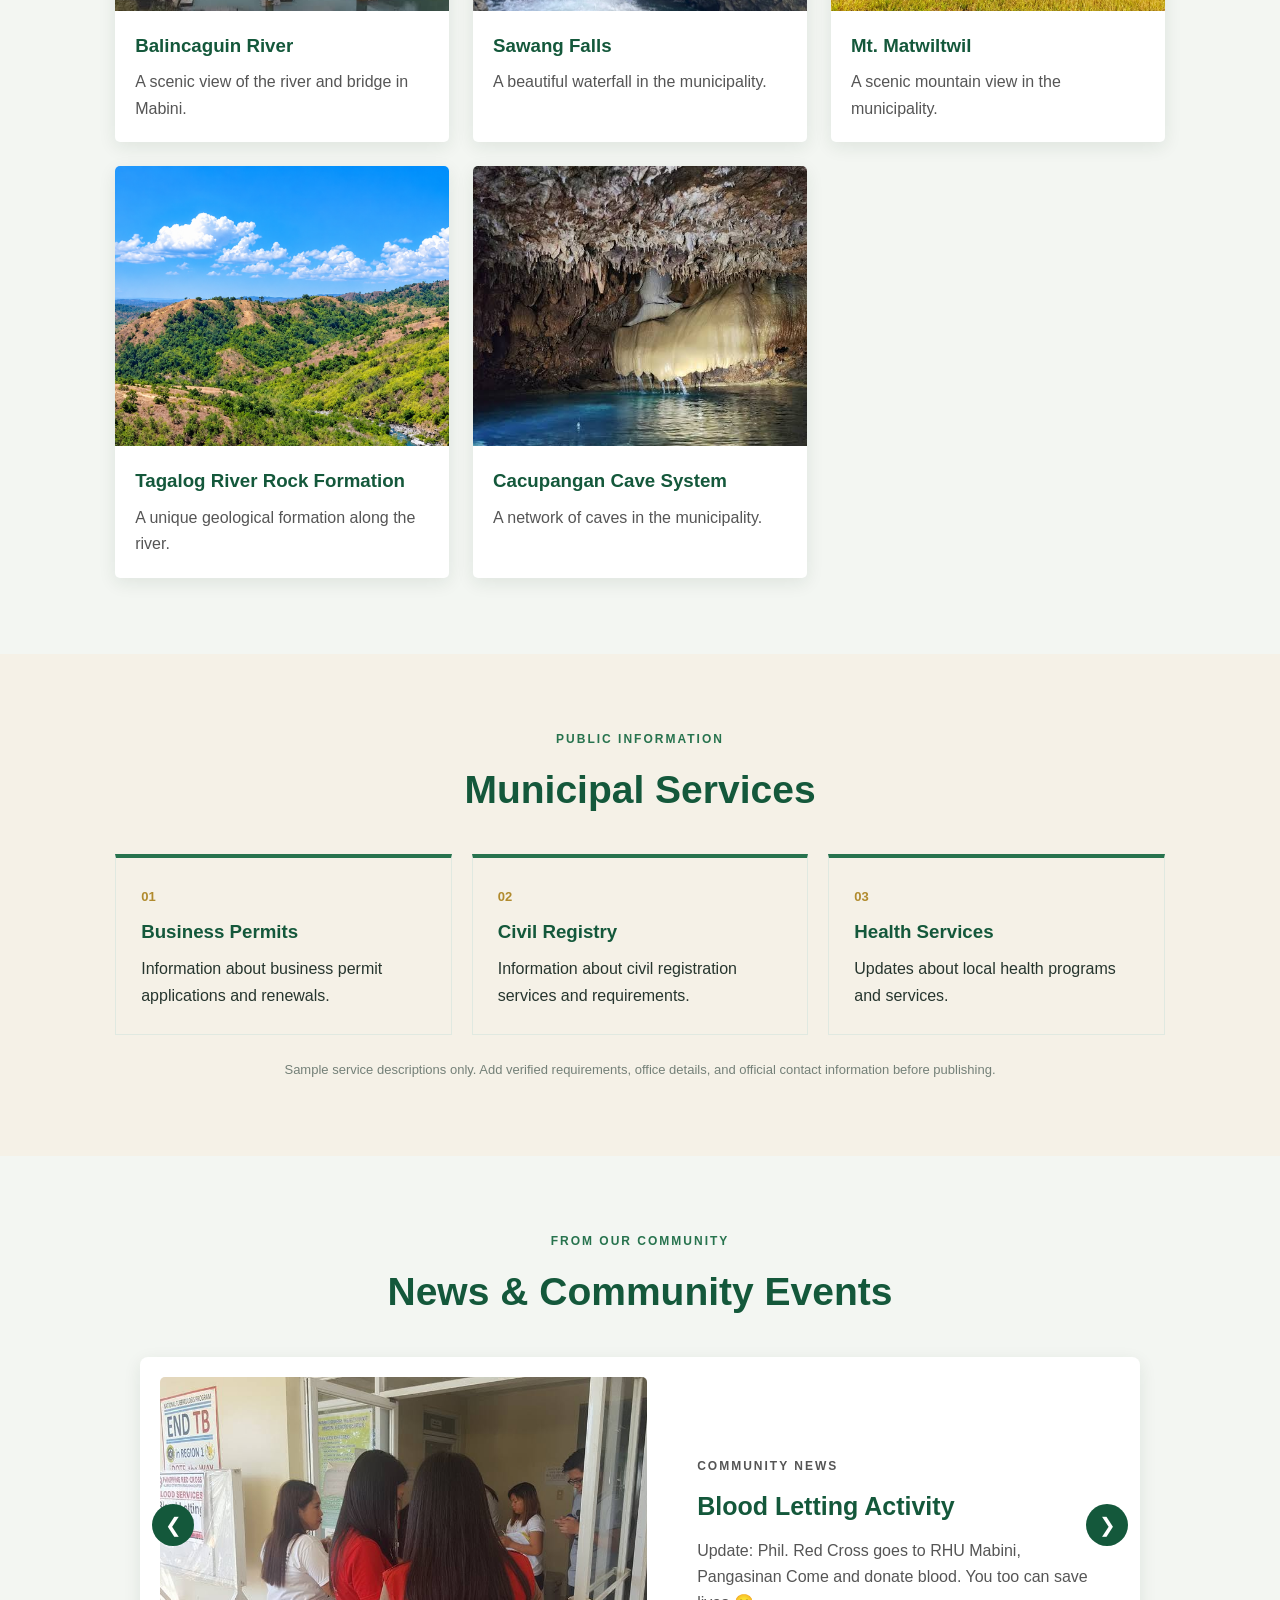
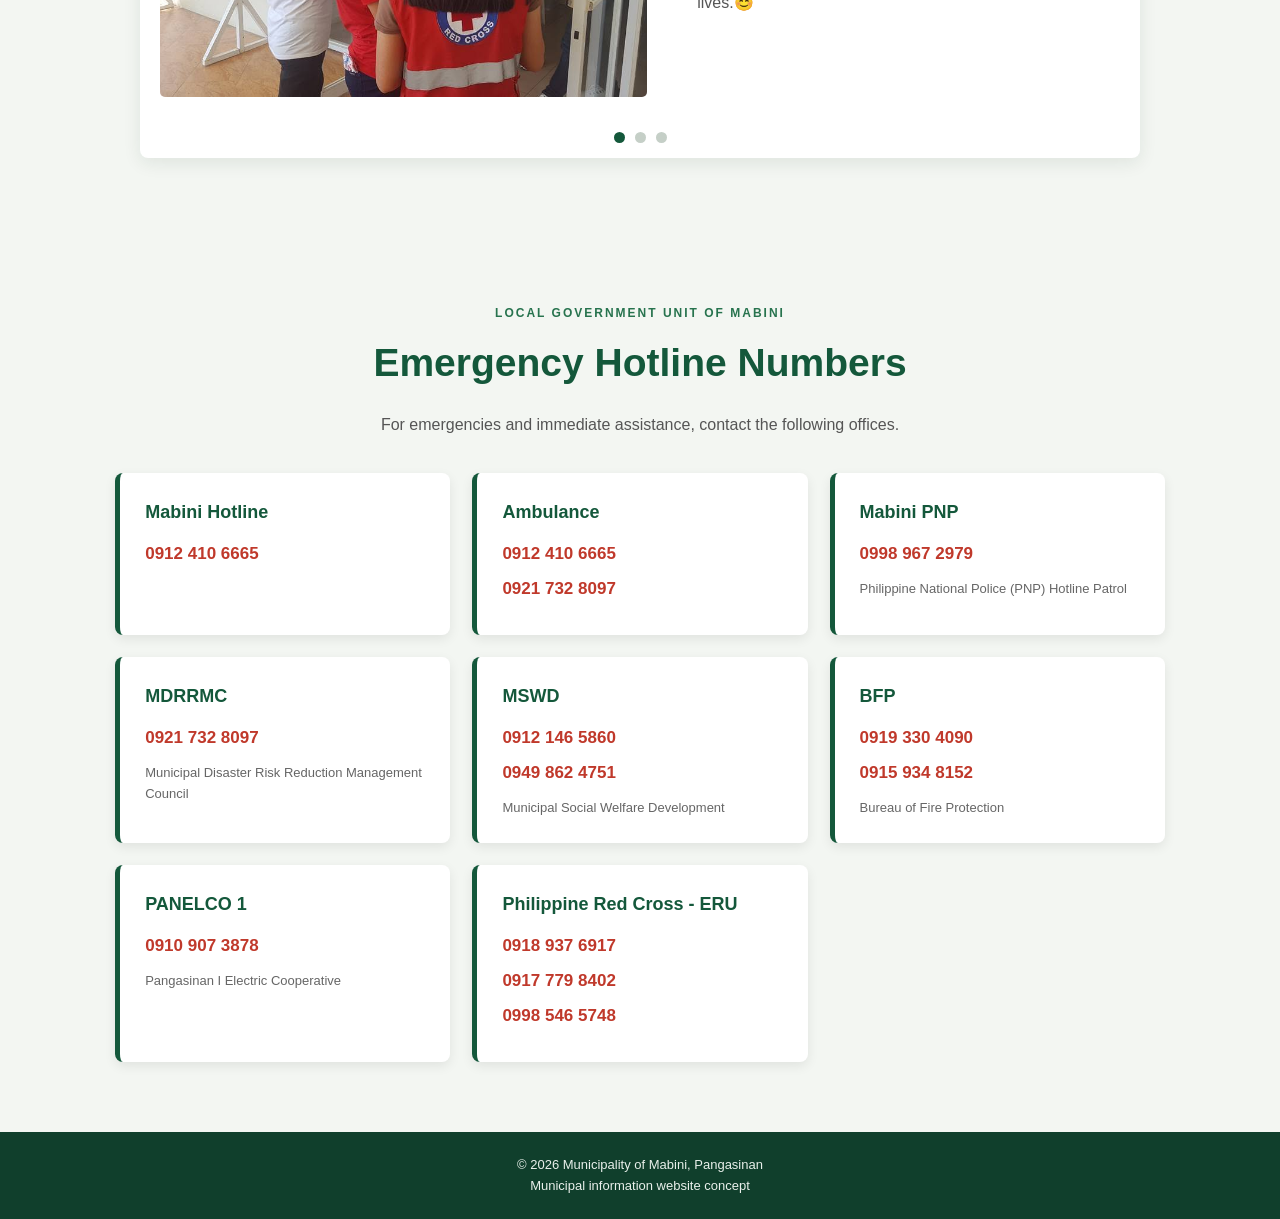
==== commit 4de7eaa4: "New carousel feature added to the website. Updated index.html to include the new script for the caro" ====
--- a/index.html
+++ b/index.html
@@ -197,37 +197,163 @@
 
             <!-- SLIDE 1 -->
             <article class="news-slide active">
-                <img src="images/community-event.jpg"
+                <img src="images/1.jpg"
                      alt="Community event in Mabini">
 
                 <div class="news-slide-content">
                     <p class="eyebrow green">COMMUNITY NEWS</p>
-                    <h3>Community Activities</h3>
-                    <p>Photos and updates from local community activities and events.</p>
+                    <h3>Blood Letting Activity</h3>
+                    <p>Update: 
+Phil. Red Cross goes to RHU Mabini, Pangasinan
+Come and donate blood. You too can save lives.😊</p>
                 </div>
             </article>
 
             <!-- SLIDE 2 -->
             <article class="news-slide">
-                <img src="images/community-event.jpg"
+                <img src="images/2.jpg"
                      alt="Municipal activity in Mabini">
 
                 <div class="news-slide-content">
                     <p class="eyebrow green">MUNICIPAL UPDATES</p>
-                    <h3>Municipal Programs</h3>
-                    <p>Updates about programs and activities serving our community.</p>
+                    <h3>GMA Foundation </h3>
+                    <p>Salamat din po kay kgd Vilma Braganza
+                        Sa pag assist sa aming taga Barangay Calzada.... Maraming Salamat din po kay Father RHENDRIX RABAGO at mga sister at brothers na nakiisa sa pagbbgay ng relief..</p>
                 </div>
             </article>
 
             <!-- SLIDE 3 -->
             <article class="news-slide">
-                <img src="images/community-event.jpg"
+                <img src="images/mabini-seal.jpg"
                      alt="Local event in Mabini">
 
                 <div class="news-slide-content">
                     <p class="eyebrow green">LOCAL EVENTS</p>
-                    <h3>Events in Mabini</h3>
-                    <p>Discover events and activities happening in our municipality.</p>
+                    <h3>List of Successful Applicants for the Subsidy Allowance</h3>
+                    <p>
+Ginalyn B. Banting
+Jessa N. Baracas
+Davy Ashlyn E. Rapacon
+Mylene D. Riňo
+Sheryl A. Balan
+Hazel Ann E. Nardo
+Angel Lyka T. De Luna
+Elmer H. Balazon
+Michelle B. Buenaflor
+Racquel B. Bain
+Judy Ann C. Tabua
+Veronica C. Ranit
+Mc Enlie R. Zoleta
+Riza May L. Mendoza
+Jhon Rey C. Reyes
+Jessabel P. Flores
+Patricia R. Taoatao
+Daizery S. Villanueva
+Edlyn P. Sison
+Vicky G. Caberto
+Ivy Joy C. Rodolfo
+Lanah Hyacinth R. Balitao
+Kylla A. Ariston
+Jessa C. Navorra
+Charis Bless D. Calonge
+Mark Christian B. Manzano
+Bianca Mae C. Mamaril
+Trisha Mae C. Baira
+Arcela P. Erum
+Vanessa B. Nardo
+Sheinely Car B. Taoatao
+Diane D. Amistad
+Jonald B. Buenaflor
+Jasmine Gabrielle R. Nora
+Angel May T. Briana
+Philip Josiah S. Mendoza
+Joshlie Mae R. Nonat
+Rosalie N. Pascasio
+Peter John C. Quitania
+Ricky A. Barrocan
+Arianne Nicole A. Mendoza
+Romelyn B. Bacolcol
+Kimberly S. Nacional
+John Kenneath E. Saldivar
+Dave F. Nora
+Reynaldo J. Valderrama
+Gezel E. Dela Rosa
+Shierly Ann F. Cabuenos
+Erica B. Aquino
+Mary Ann L. Suminta
+Olaiza Mae B. Oliva
+Rica Mae C. Peralta
+Monica A. Nacar
+Diana May D. Abarabar
+John Lloyd N. Garcia
+Jonathan G. Taoatao
+Rose Ann S. Mendoza
+Cathleen T. Barrocan
+Arlene B. Paladan
+Jessica S. Cezar
+Julius C. Montemayor
+Reynaldo N. Lopez, Jr. 
+Reynald Jose Valderrama
+John Martin B. Giray
+Karel John C. Barril
+Danvic R. Castro
+Lenniel A. Mendoza
+Justin Marvin D. Rafanan
+Ciara Jinyll R. Malicdem
+Aldrian R. Bejerano
+Shekinah Rose d. Ramos
+Gian Kendrick E. Navarro
+Ryzl R. Monterola
+Argay S. Flores
+Krystal Gayle B. Dela Rosa
+Allen James C. Ludovice
+Christian C. Sison
+Jolyn B. Tesoro
+Aprilyn P. Pagador
+Rica G. Bautista
+Edelmaye A. Vallo
+RavianMhe S. Biton
+Jerry Mae M. Lampaza
+Jamye Kylah B. De Guzman
+Cristine S. Ariston
+Mark Giovanni B. Prado
+Manna G. Dela Cruz
+Melanie V. De Guzman
+Jayson Arlan A. Mendoza
+Rose Ann B. Maranion
+Mark Joseph Longgay
+John A. Barillo
+Jhon Kenneth T. Barao
+Catherine B. Ariston
+Kathleen Marie A. Taipan
+Cheryl Mae A. Oboza
+Isabel N. Blanza
+Monhlly Abigail D. Flores
+Sheema N. Bautista
+Ghian Irrizh B. Nacar
+Jean N. Balan
+Cristhine Joyce B. Bruzon
+Alain Rel M. Narciso
+Wilfred Louie C. Quitania
+Angelica B. Cabanilla
+Melanie R. Tabora
+John Daniel V. Fernandez
+Marjorie B. Fernandez
+Jade E. Reyes
+Amielyn B. Aralar
+Ramel B. Ancheta
+Jeffrrey D. Cariño
+Christine Joy R. Ballesteros
+Juvilyn P. Navida
+Liza Mae B. Reyes
+Rollin Igama
+Jyrah V. Bustamante
+Clarence N. Doctor
+Abigail I. Fernandez
+Joshua S. Narag
+Maribel C. Bagoncia
+Lemuel Ian G. Dela Cruz 
+John Lloyd B. Abarra </p>
                 </div>
             </article>
 
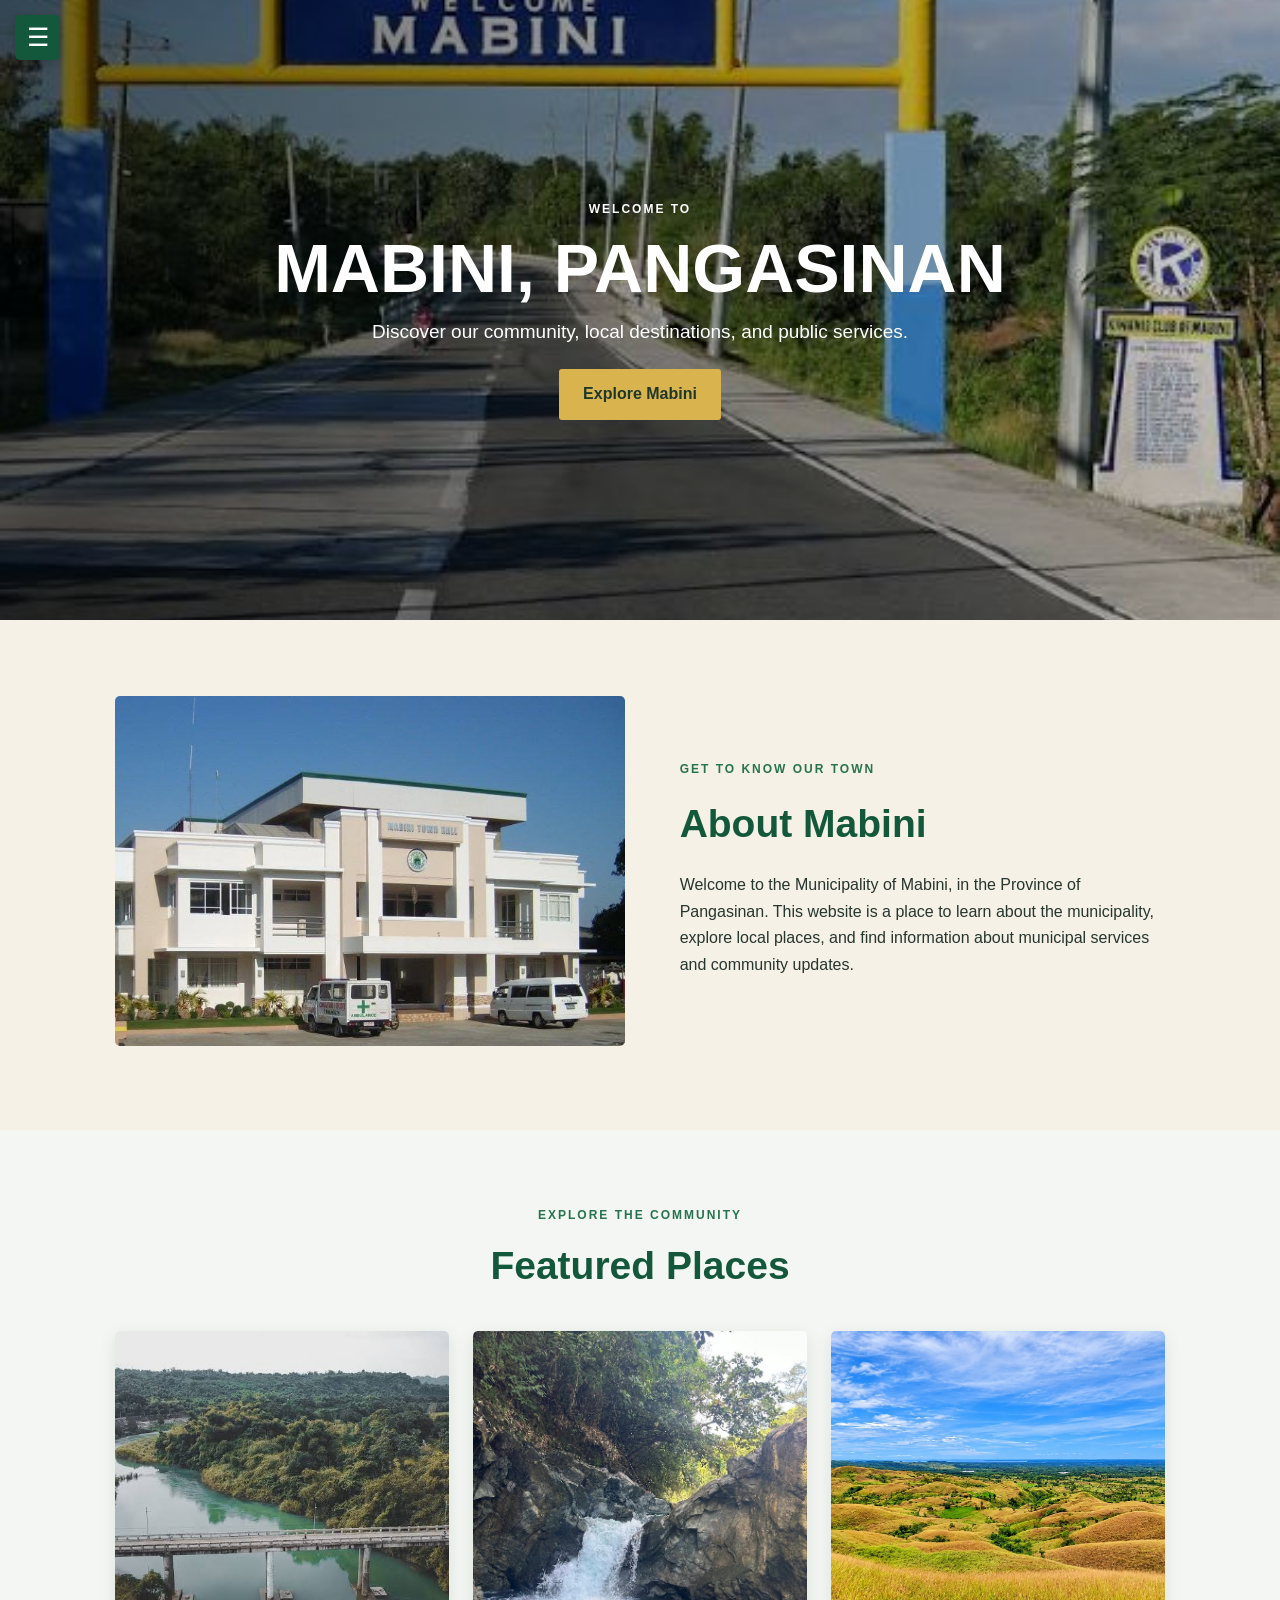
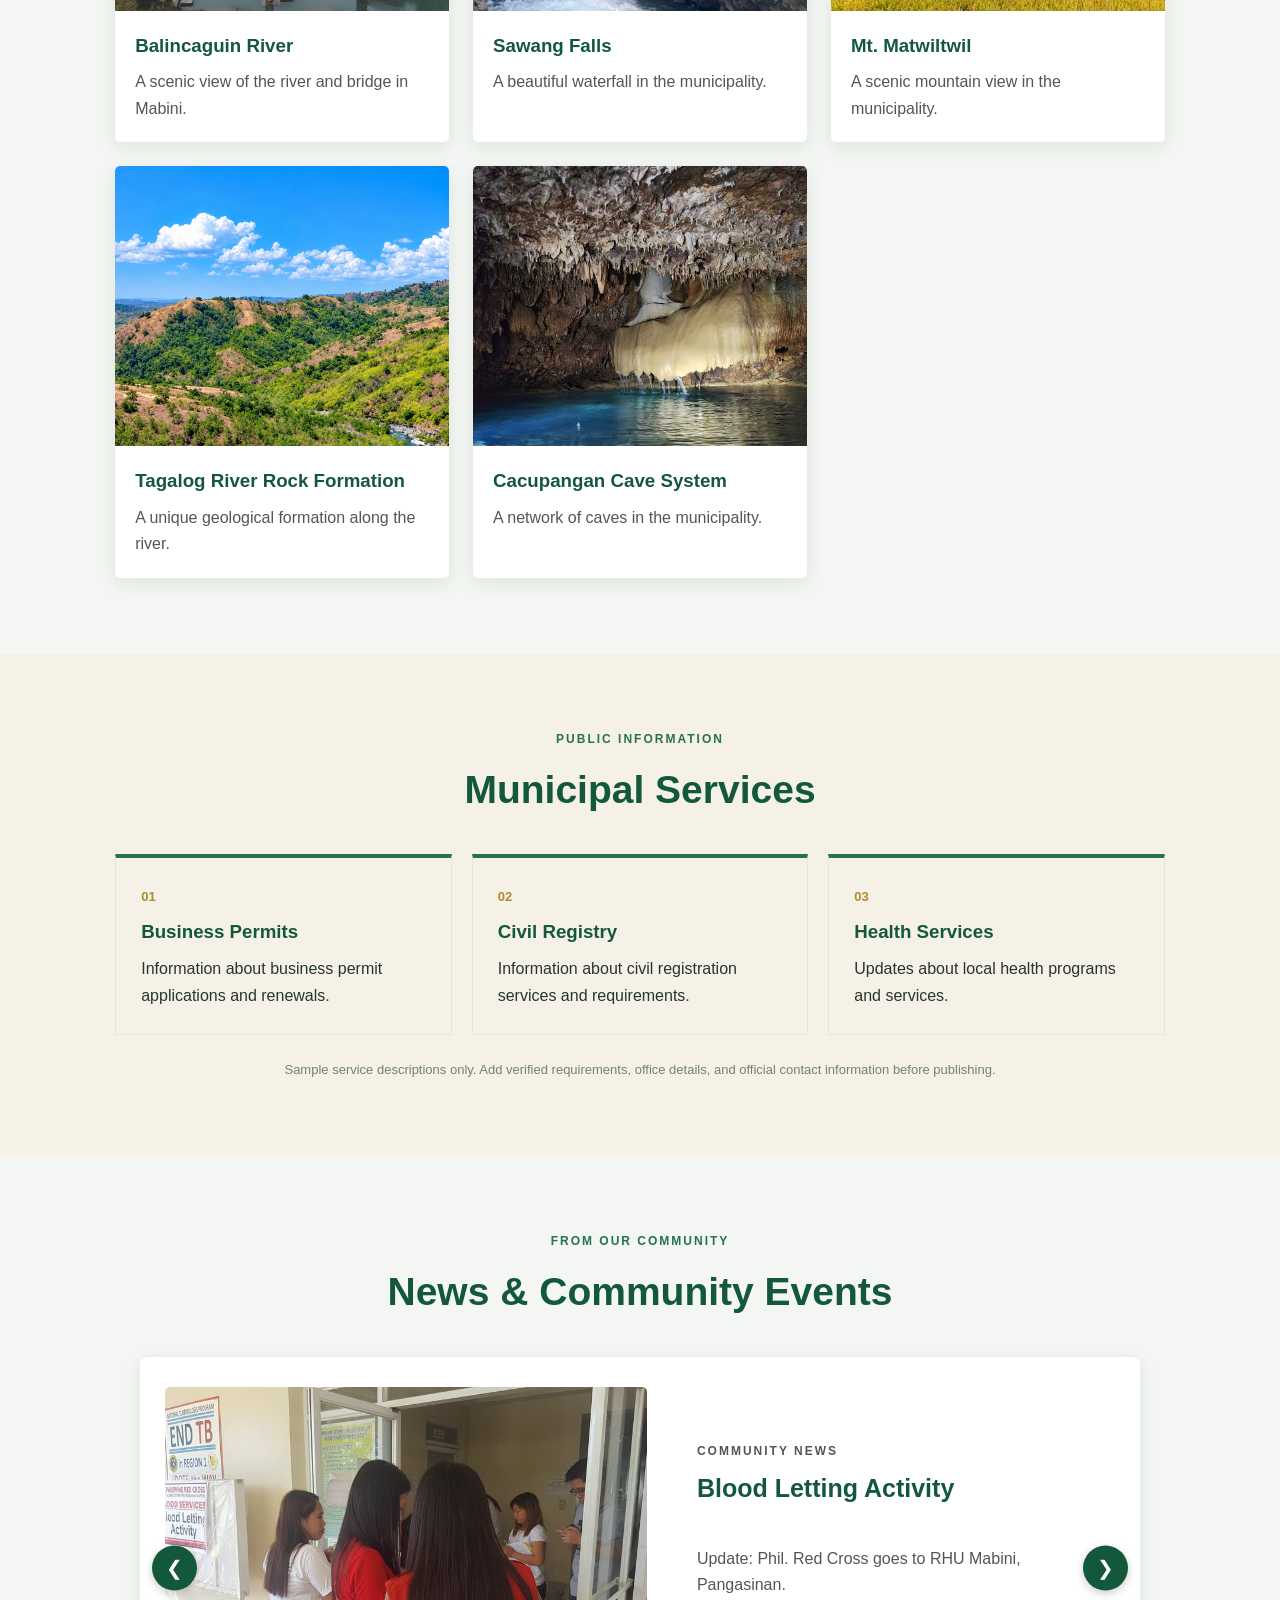
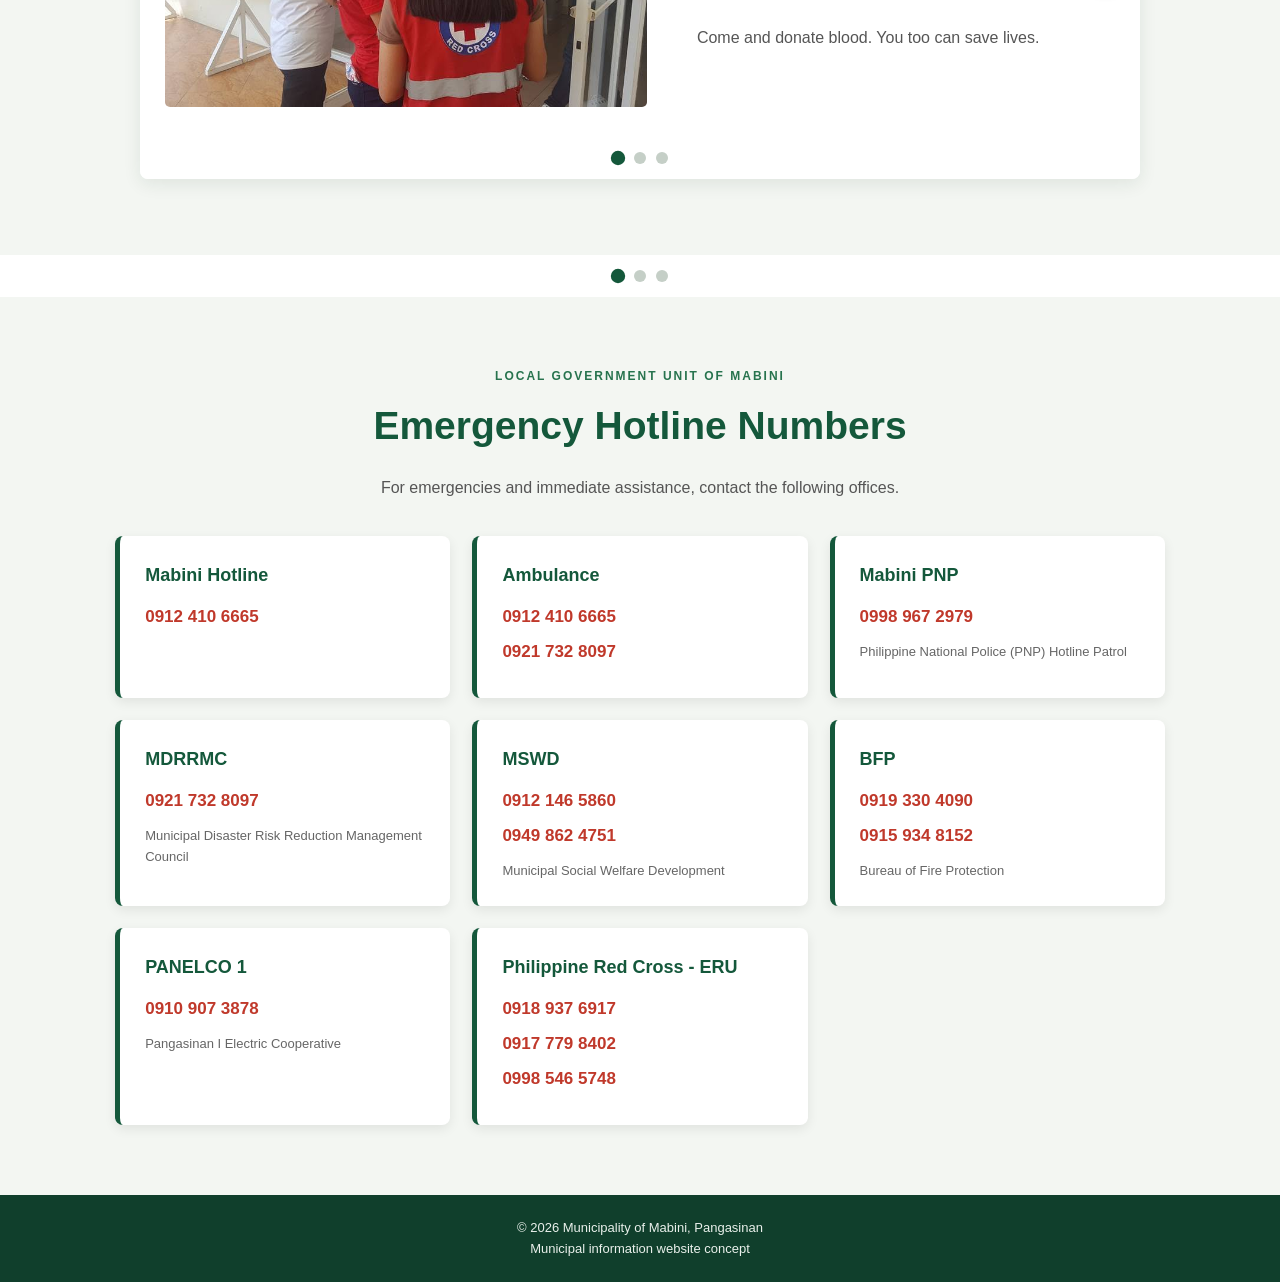
==== commit 6e8de3b3: "New update to the website, including changes to the index.html, news-carousel, and style.css files." ====
--- a/index.html
+++ b/index.html
@@ -183,6 +183,7 @@
         </section>
 
         
+
 <!-- NEWS & EVENTS CAROUSEL -->
 <section id="news" class="section pale">
 
@@ -198,179 +199,228 @@
             <!-- SLIDE 1 -->
             <article class="news-slide active">
                 <img src="images/1.jpg"
-                     alt="Community event in Mabini">
+                     alt="Blood letting activity in Mabini">
 
                 <div class="news-slide-content">
                     <p class="eyebrow green">COMMUNITY NEWS</p>
+
                     <h3>Blood Letting Activity</h3>
-                    <p>Update: 
-Phil. Red Cross goes to RHU Mabini, Pangasinan
-Come and donate blood. You too can save lives.😊</p>
+
+                    <p>
+                        Update: Phil. Red Cross goes to RHU Mabini,
+                        Pangasinan.
+
+                        Come and donate blood. You too can save lives.
+                    </p>
                 </div>
             </article>
 
             <!-- SLIDE 2 -->
             <article class="news-slide">
                 <img src="images/2.jpg"
-                     alt="Municipal activity in Mabini">
+                     alt="GMA Foundation community activity">
 
                 <div class="news-slide-content">
                     <p class="eyebrow green">MUNICIPAL UPDATES</p>
-                    <h3>GMA Foundation </h3>
-                    <p>Salamat din po kay kgd Vilma Braganza
-                        Sa pag assist sa aming taga Barangay Calzada.... Maraming Salamat din po kay Father RHENDRIX RABAGO at mga sister at brothers na nakiisa sa pagbbgay ng relief..</p>
+
+                    <h3>GMA Foundation</h3>
+
+                    <p>
+                        Salamat din po kay Kgd. Vilma Braganza sa pag-assist
+                        sa aming taga Barangay Calzada.
+
+                        Maraming salamat din po kay Father Rhendrix Rabago
+                        at sa mga sister at brothers na nakiisa sa
+                        pagbibigay ng relief.
+                    </p>
                 </div>
             </article>
 
             <!-- SLIDE 3 -->
             <article class="news-slide">
                 <img src="images/mabini-seal.jpg"
-                     alt="Local event in Mabini">
+                     alt="Municipality of Mabini official seal">
 
                 <div class="news-slide-content">
-                    <p class="eyebrow green">LOCAL EVENTS</p>
+                    <p class="eyebrow green">LOCAL ANNOUNCEMENTS</p>
+
                     <h3>List of Successful Applicants for the Subsidy Allowance</h3>
-                    <p>
-Ginalyn B. Banting
-Jessa N. Baracas
-Davy Ashlyn E. Rapacon
-Mylene D. Riňo
-Sheryl A. Balan
-Hazel Ann E. Nardo
-Angel Lyka T. De Luna
-Elmer H. Balazon
-Michelle B. Buenaflor
-Racquel B. Bain
-Judy Ann C. Tabua
-Veronica C. Ranit
-Mc Enlie R. Zoleta
-Riza May L. Mendoza
-Jhon Rey C. Reyes
-Jessabel P. Flores
-Patricia R. Taoatao
-Daizery S. Villanueva
-Edlyn P. Sison
-Vicky G. Caberto
-Ivy Joy C. Rodolfo
-Lanah Hyacinth R. Balitao
-Kylla A. Ariston
-Jessa C. Navorra
-Charis Bless D. Calonge
-Mark Christian B. Manzano
-Bianca Mae C. Mamaril
-Trisha Mae C. Baira
-Arcela P. Erum
-Vanessa B. Nardo
-Sheinely Car B. Taoatao
-Diane D. Amistad
-Jonald B. Buenaflor
-Jasmine Gabrielle R. Nora
-Angel May T. Briana
-Philip Josiah S. Mendoza
-Joshlie Mae R. Nonat
-Rosalie N. Pascasio
-Peter John C. Quitania
-Ricky A. Barrocan
-Arianne Nicole A. Mendoza
-Romelyn B. Bacolcol
-Kimberly S. Nacional
-John Kenneath E. Saldivar
-Dave F. Nora
-Reynaldo J. Valderrama
-Gezel E. Dela Rosa
-Shierly Ann F. Cabuenos
-Erica B. Aquino
-Mary Ann L. Suminta
-Olaiza Mae B. Oliva
-Rica Mae C. Peralta
-Monica A. Nacar
-Diana May D. Abarabar
-John Lloyd N. Garcia
-Jonathan G. Taoatao
-Rose Ann S. Mendoza
-Cathleen T. Barrocan
-Arlene B. Paladan
-Jessica S. Cezar
-Julius C. Montemayor
-Reynaldo N. Lopez, Jr. 
-Reynald Jose Valderrama
-John Martin B. Giray
-Karel John C. Barril
-Danvic R. Castro
-Lenniel A. Mendoza
-Justin Marvin D. Rafanan
-Ciara Jinyll R. Malicdem
-Aldrian R. Bejerano
-Shekinah Rose d. Ramos
-Gian Kendrick E. Navarro
-Ryzl R. Monterola
-Argay S. Flores
-Krystal Gayle B. Dela Rosa
-Allen James C. Ludovice
-Christian C. Sison
-Jolyn B. Tesoro
-Aprilyn P. Pagador
-Rica G. Bautista
-Edelmaye A. Vallo
-RavianMhe S. Biton
-Jerry Mae M. Lampaza
-Jamye Kylah B. De Guzman
-Cristine S. Ariston
-Mark Giovanni B. Prado
-Manna G. Dela Cruz
-Melanie V. De Guzman
-Jayson Arlan A. Mendoza
-Rose Ann B. Maranion
-Mark Joseph Longgay
-John A. Barillo
-Jhon Kenneth T. Barao
-Catherine B. Ariston
-Kathleen Marie A. Taipan
-Cheryl Mae A. Oboza
-Isabel N. Blanza
-Monhlly Abigail D. Flores
-Sheema N. Bautista
-Ghian Irrizh B. Nacar
-Jean N. Balan
-Cristhine Joyce B. Bruzon
-Alain Rel M. Narciso
-Wilfred Louie C. Quitania
-Angelica B. Cabanilla
-Melanie R. Tabora
-John Daniel V. Fernandez
-Marjorie B. Fernandez
-Jade E. Reyes
-Amielyn B. Aralar
-Ramel B. Ancheta
-Jeffrrey D. Cariño
-Christine Joy R. Ballesteros
-Juvilyn P. Navida
-Liza Mae B. Reyes
-Rollin Igama
-Jyrah V. Bustamante
-Clarence N. Doctor
-Abigail I. Fernandez
-Joshua S. Narag
-Maribel C. Bagoncia
-Lemuel Ian G. Dela Cruz 
-John Lloyd B. Abarra </p>
+
+                    <div class="news-scroll-content">
+                        <p>
+                            Ginalyn B. Banting
+                            Jessa N. Baracas
+                            Davy Ashlyn E. Rapacon
+                            Mylene D. Riňo
+                            Sheryl A. Balan
+                            Hazel Ann E. Nardo
+                            Angel Lyka T. De Luna
+                            Elmer H. Balazon
+                            Michelle B. Buenaflor
+                            Racquel B. Bain
+                            Judy Ann C. Tabua
+                            Veronica C. Ranit
+                            Mc Enlie R. Zoleta
+                            Riza May L. Mendoza
+                            Jhon Rey C. Reyes
+                            Jessabel P. Flores
+                            Patricia R. Taoatao
+                            Daizery S. Villanueva
+                            Edlyn P. Sison
+                            Vicky G. Caberto
+                            Ivy Joy C. Rodolfo
+                            Lanah Hyacinth R. Balitao
+                            Kylla A. Ariston
+                            Jessa C. Navorra
+                            Charis Bless D. Calonge
+                            Mark Christian B. Manzano
+                            Bianca Mae C. Mamaril
+                            Trisha Mae C. Baira
+                            Arcela P. Erum
+                            Vanessa B. Nardo
+                            Sheinely Car B. Taoatao
+                            Diane D. Amistad
+                            Jonald B. Buenaflor
+                            Jasmine Gabrielle R. Nora
+                            Angel May T. Briana
+                            Philip Josiah S. Mendoza
+                            Joshlie Mae R. Nonat
+                            Rosalie N. Pascasio
+                            Peter John C. Quitania
+                            Ricky A. Barrocan
+                            Arianne Nicole A. Mendoza
+                            Romelyn B. Bacolcol
+                            Kimberly S. Nacional
+                            John Kenneath E. Saldivar
+                            Dave F. Nora
+                            Reynaldo J. Valderrama
+                            Gezel E. Dela Rosa
+                            Shierly Ann F. Cabuenos
+                            Erica B. Aquino
+                            Mary Ann L. Suminta
+                            Olaiza Mae B. Oliva
+                            Rica Mae C. Peralta
+                            Monica A. Nacar
+                            Diana May D. Abarabar
+                            John Lloyd N. Garcia
+                            Jonathan G. Taoatao
+                            Rose Ann S. Mendoza
+                            Cathleen T. Barrocan
+                            Arlene B. Paladan
+                            Jessica S. Cezar
+                            Julius C. Montemayor
+                            Reynaldo N. Lopez, Jr.
+                            Reynald Jose Valderrama
+                            John Martin B. Giray
+                            Karel John C. Barril
+                            Danvic R. Castro
+                            Lenniel A. Mendoza
+                            Justin Marvin D. Rafanan
+                            Ciara Jinyll R. Malicdem
+                            Aldrian R. Bejerano
+                            Shekinah Rose d. Ramos
+                            Gian Kendrick E. Navarro
+                            Ryzl R. Monterola
+                            Argay S. Flores
+                            Krystal Gayle B. Dela Rosa
+                            Allen James C. Ludovice
+                            Christian C. Sison
+                            Jolyn B. Tesoro
+                            Aprilyn P. Pagador
+                            Rica G. Bautista
+                            Edelmaye A. Vallo
+                            RavianMhe S. Biton
+                            Jerry Mae M. Lampaza
+                            Jamye Kylah B. De Guzman
+                            Cristine S. Ariston
+                            Mark Giovanni B. Prado
+                            Manna G. Dela Cruz
+                            Melanie V. De Guzman
+                            Jayson Arlan A. Mendoza
+                            Rose Ann B. Maranion
+                            Mark Joseph Longgay
+                            John A. Barillo
+                            Jhon Kenneth T. Barao
+                            Catherine B. Ariston
+                            Kathleen Marie A. Taipan
+                            Cheryl Mae A. Oboza
+                            Isabel N. Blanza
+                            Monhlly Abigail D. Flores
+                            Sheema N. Bautista
+                            Ghian Irrizh B. Nacar
+                            Jean N. Balan
+                            Cristhine Joyce B. Bruzon
+                            Alain Rel M. Narciso
+                            Wilfred Louie C. Quitania
+                            Angelica B. Cabanilla
+                            Melanie R. Tabora
+                            John Daniel V. Fernandez
+                            Marjorie B. Fernandez
+                            Jade E. Reyes
+                            Amielyn B. Aralar
+                            Ramel B. Ancheta
+                            Jeffrrey D. Cariño
+                            Christine Joy R. Ballesteros
+                            Juvilyn P. Navida
+                            Liza Mae B. Reyes
+                            Rollin Igama
+                            Jyrah V. Bustamante
+                            Clarence N. Doctor
+                            Abigail I. Fernandez
+                            Joshua S. Narag
+                            Maribel C. Bagoncia
+                            Lemuel Ian G. Dela Cruz
+                            John Lloyd B. Abarra
+                        </p>
+                    </div>
                 </div>
             </article>
 
         </div>
 
-        <!-- PREVIOUS / NEXT BUTTONS -->
-        <button class="news-arrow news-prev"
+        <!-- PREVIOUS BUTTON -->
+        <button type="button"
+                class="news-arrow news-prev"
                 id="newsPrev"
                 aria-label="Previous slide">
             &#10094;
         </button>
 
-        <button class="news-arrow news-next"
+        <!-- NEXT BUTTON -->
+        <button type="button"
+                class="news-arrow news-next"
                 id="newsNext"
                 aria-label="Next slide">
             &#10095;
         </button>
+
+        <!-- NAVIGATION DOTS -->
+        <div class="news-dots">
+
+            <button type="button"
+                    class="news-dot active"
+                    data-slide="0"
+                    aria-label="Go to slide 1">
+            </button>
+
+            <button type="button"
+                    class="news-dot"
+                    data-slide="1"
+                    aria-label="Go to slide 2">
+            </button>
+
+            <button type="button"
+                    class="news-dot"
+                    data-slide="2"
+                    aria-label="Go to slide 3">
+            </button>
+
+        </div>
+
+    </div>
+
+</section>
+
 
         <!-- NAVIGATION DOTS -->
         <div class="news-dots" id="newsDots">
--- a/style.css
+++ b/style.css
@@ -753,16 +753,17 @@
     }
 }
 
+
 /* NEWS CAROUSEL */
 
 .news-carousel {
     position: relative;
     max-width: 1000px;
     margin: 0 auto;
-    overflow: hidden;
     background: white;
     border-radius: 8px;
-    box-shadow: 0 5px 18px rgba(20,50,35,.09);
+    overflow: hidden;
+    box-shadow: 0 5px 18px rgba(20, 50, 35, .09);
 }
 
 .news-slides {
@@ -774,7 +775,8 @@
     grid-template-columns: 1.1fr 1fr;
     align-items: center;
     gap: 30px;
-    padding: 20px;
+    padding: 25px;
+    min-height: 380px;
 }
 
 .news-slide.active {
@@ -786,39 +788,72 @@
     height: 320px;
     object-fit: cover;
     border-radius: 5px;
+    display: block;
 }
 
 .news-slide-content {
+    min-width: 0;
     padding: 20px;
 }
 
 .news-slide-content h3 {
     color: #14583b;
     font-size: 25px;
-    margin: 10px 0;
+    line-height: 1.3;
+    margin: 10px 0 15px;
 }
 
 .news-slide-content p {
     color: #555;
-}
+    white-space: pre-line;
+}
+
+/* LONG NEWS CONTENT */
+
+.news-scroll-content {
+    max-height: 260px;
+    overflow-y: auto;
+    padding: 12px;
+    background: #f5f8f5;
+    border: 1px solid #e0e9e1;
+    border-radius: 5px;
+}
+
+.news-scroll-content p {
+    line-height: 1.8;
+}
+
+/* CAROUSEL ARROWS */
 
 .news-arrow {
     position: absolute;
-    top: 42%;
+    top: 50%;
     transform: translateY(-50%);
-    width: 42px;
-    height: 42px;
+    z-index: 5;
+
+    width: 45px;
+    height: 45px;
+
+    display: flex;
+    align-items: center;
+    justify-content: center;
+
     border: none;
     border-radius: 50%;
+
     background: #14583b;
     color: white;
+
     font-size: 20px;
     cursor: pointer;
-    z-index: 2;
+
+    box-shadow: 0 3px 10px rgba(0,0,0,.2);
+    transition: background .3s, transform .3s;
 }
 
 .news-arrow:hover {
     background: #24734b;
+    transform: translateY(-50%) scale(1.08);
 }
 
 .news-prev {
@@ -828,32 +863,42 @@
 .news-next {
     right: 12px;
 }
+
+/* NAVIGATION DOTS */
 
 .news-dots {
     display: flex;
     justify-content: center;
+    align-items: center;
     gap: 10px;
     padding: 15px;
+    background: white;
 }
 
 .news-dot {
-    width: 11px;
-    height: 11px;
+    width: 12px;
+    height: 12px;
+    padding: 0;
     border: none;
     border-radius: 50%;
     background: #c5cfc7;
     cursor: pointer;
+    transition: background .3s, transform .3s;
 }
 
 .news-dot.active {
     background: #14583b;
-}
+    transform: scale(1.2);
+}
+
+/* MOBILE CAROUSEL */
 
 @media (max-width: 700px) {
+
     .news-slide,
     .news-slide.active {
         grid-template-columns: 1fr;
-        gap: 12px;
+        gap: 10px;
         padding: 15px;
     }
 
@@ -869,9 +914,22 @@
         font-size: 21px;
     }
 
+    .news-scroll-content {
+        max-height: 220px;
+    }
+
     .news-arrow {
-        top: 115px;
-        width: 36px;
-        height: 36px;
-    }
-}
+        top: 125px;
+        width: 38px;
+        height: 38px;
+        font-size: 17px;
+    }
+
+    .news-prev {
+        left: 8px;
+    }
+
+    .news-next {
+        right: 8px;
+    }
+}
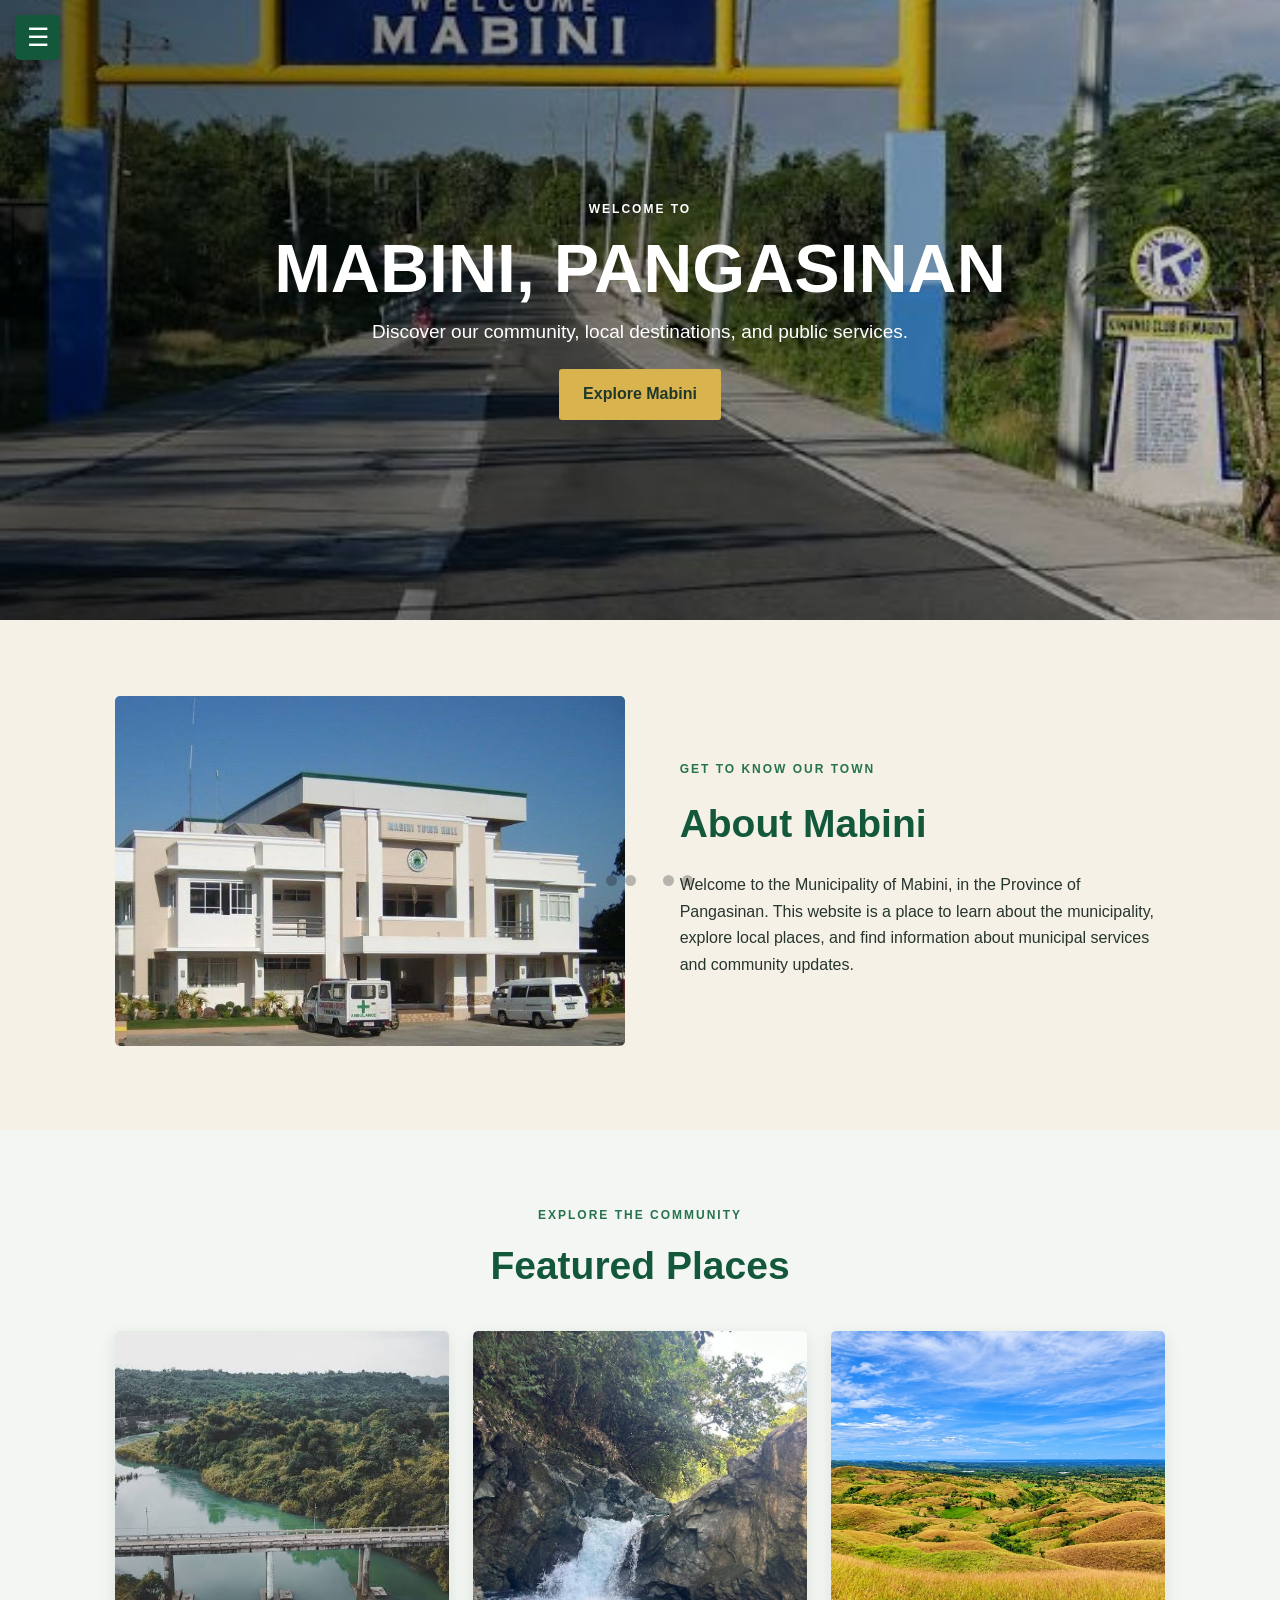
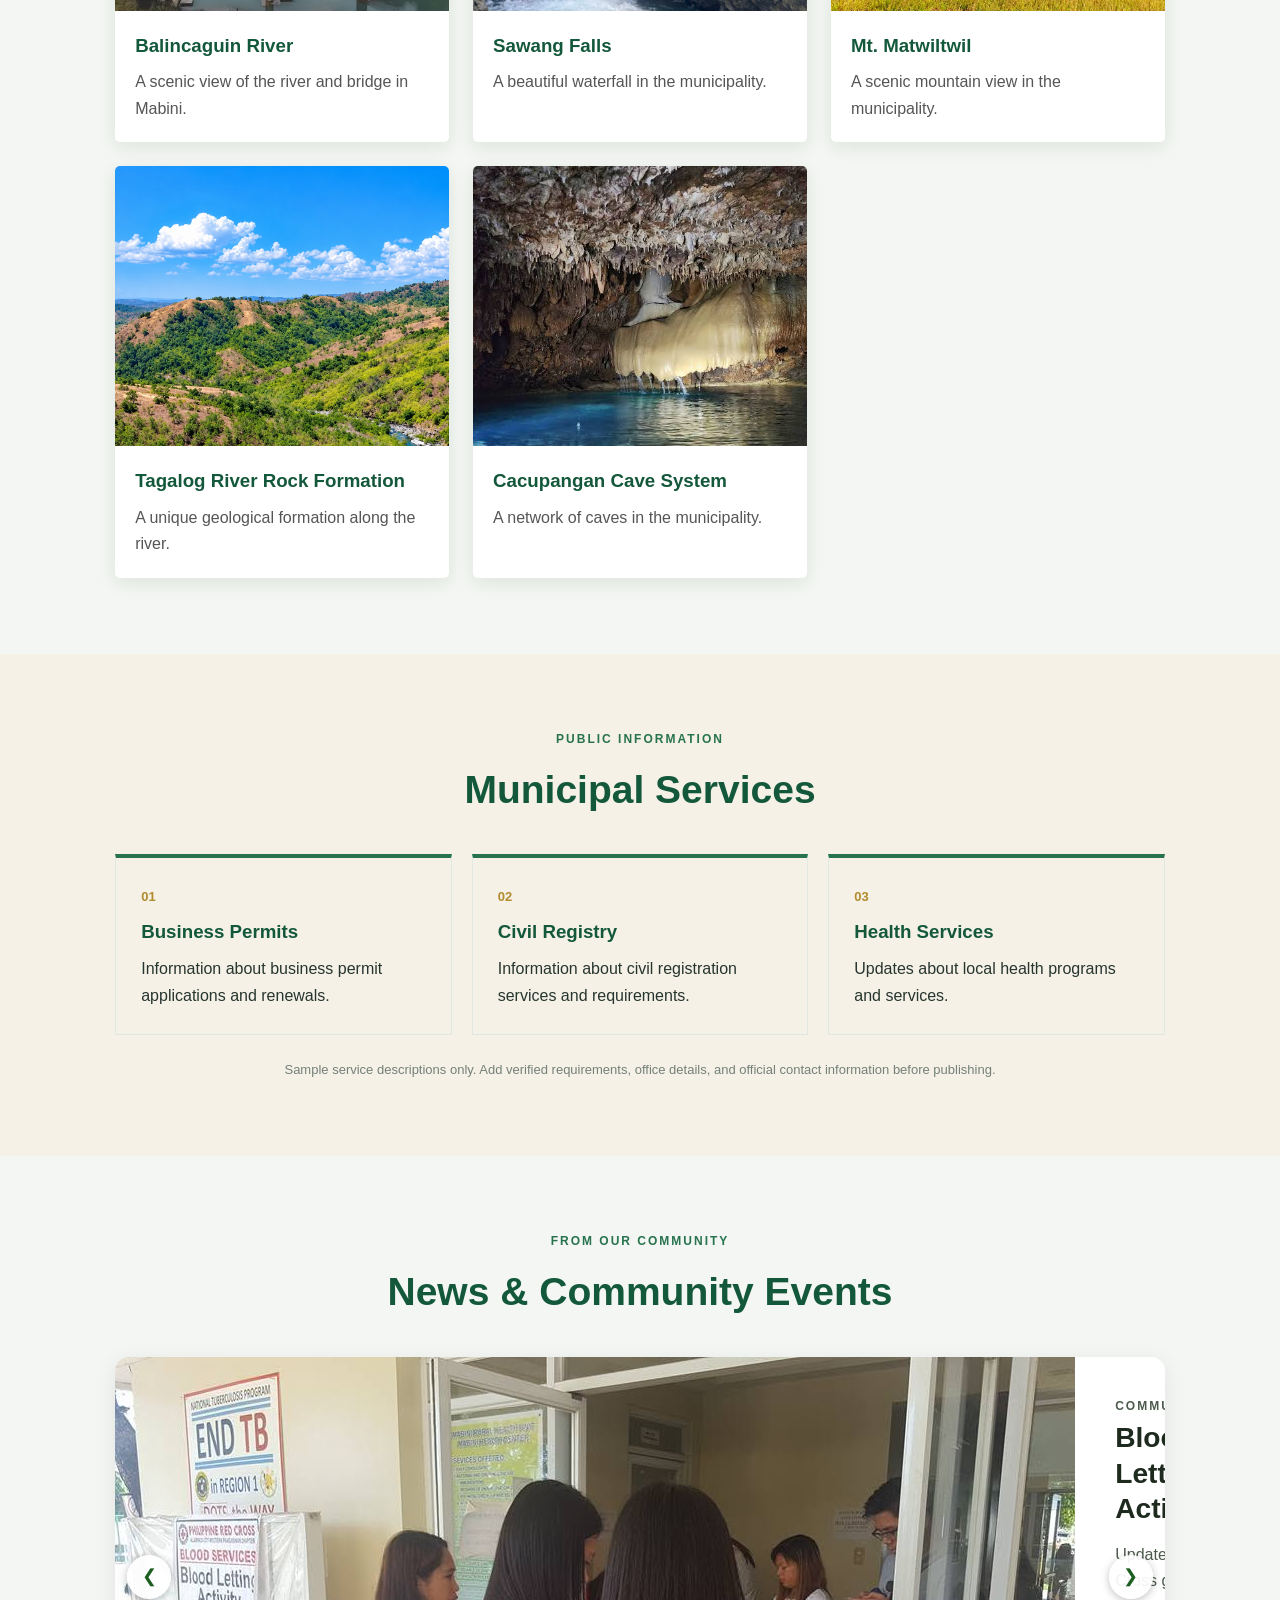
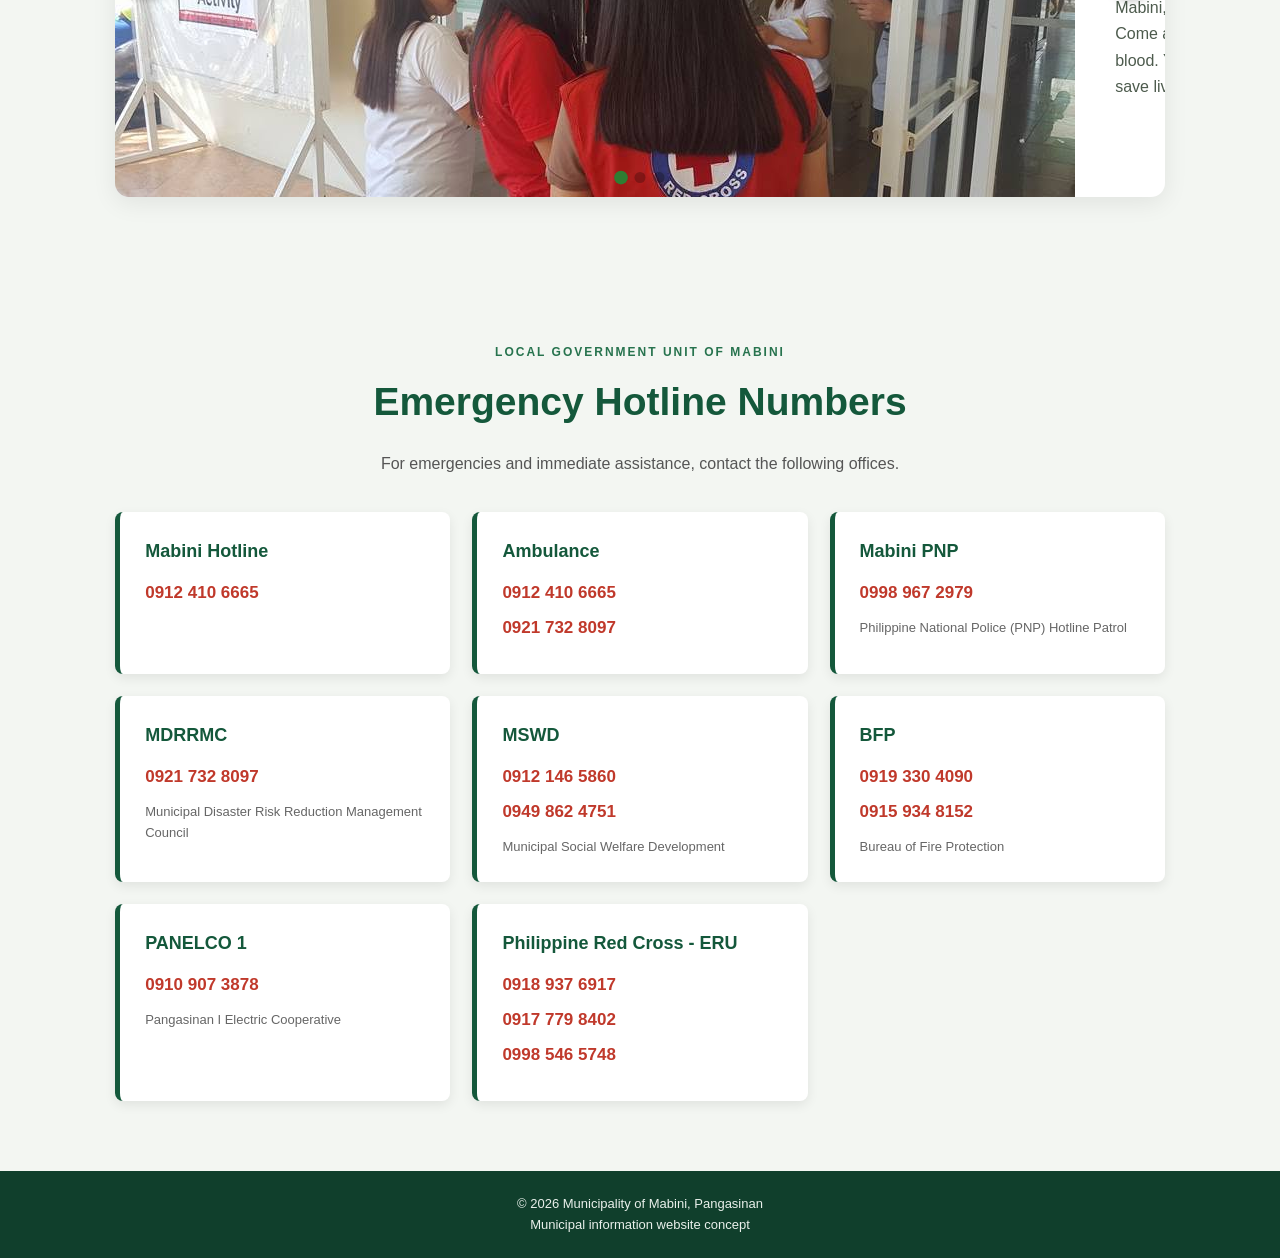
==== commit 29721db0: "New feature: Added news carousel functionality" ====
--- a/style.css
+++ b/style.css
@@ -754,182 +754,204 @@
 }
 
 
-/* NEWS CAROUSEL */
+/* NEWS CAROUSEL
+   Uses your site's existing .section / .pale / .eyebrow classes.
+   Change the variables below to match your theme. */
 
 .news-carousel {
+    --news-accent: #2e7d32;
+    --news-accent-dark: #1b5e20;
+    --news-text: #1f2a1f;
+    --news-muted: #4d5b4d;
+    --news-surface: #ffffff;
+    --news-height: 440px;
+
     position: relative;
-    max-width: 1000px;
+    max-width: 1100px;
     margin: 0 auto;
-    background: white;
-    border-radius: 8px;
+    background: var(--news-surface);
+    border-radius: 14px;
+    box-shadow: 0 6px 24px rgba(0, 0, 0, .08);
     overflow: hidden;
-    box-shadow: 0 5px 18px rgba(20, 50, 35, .09);
-}
-
+    outline-offset: 4px;
+}
+
+/* Slides are stacked on top of each other and cross-fade */
 .news-slides {
-    position: relative;
+    display: grid;
+    height: var(--news-height);
 }
 
 .news-slide {
-    display: none;
-    grid-template-columns: 1.1fr 1fr;
+    grid-area: 1 / 1;
+    display: grid;
+    grid-template-columns: 1fr 1fr;
+    min-height: 0;
+    opacity: 0;
+    visibility: hidden;
+    transition: opacity .5s ease, visibility .5s;
+}
+
+.news-slide.active {
+    opacity: 1;
+    visibility: visible;
+}
+
+/* Image side */
+.news-slide-media {
+    min-height: 0;
+    background: #e8efe8;
+}
+
+.news-slide-media img {
+    display: block;
+    width: 100%;
+    height: 100%;
+    object-fit: cover;
+}
+
+/* The seal should be fully visible, not cropped */
+.news-slide--seal .news-slide-media {
+    display: flex;
     align-items: center;
-    gap: 30px;
-    padding: 25px;
-    min-height: 380px;
-}
-
-.news-slide.active {
-    display: grid;
-}
-
-.news-slide img {
-    width: 100%;
-    height: 320px;
-    object-fit: cover;
-    border-radius: 5px;
-    display: block;
-}
-
+    justify-content: center;
+    padding: 2rem;
+}
+
+.news-slide--seal .news-slide-media img {
+    width: auto;
+    max-width: 100%;
+    max-height: 100%;
+    object-fit: contain;
+}
+
+/* Text side */
 .news-slide-content {
-    min-width: 0;
-    padding: 20px;
+    display: flex;
+    flex-direction: column;
+    min-height: 0;
+    padding: 2.5rem 3.5rem 3.5rem 2.5rem;
+    color: var(--news-text);
 }
 
 .news-slide-content h3 {
-    color: #14583b;
-    font-size: 25px;
-    line-height: 1.3;
-    margin: 10px 0 15px;
+    margin: .25rem 0 1rem;
+    font-size: clamp(1.35rem, 2.2vw, 1.85rem);
+    line-height: 1.25;
 }
 
 .news-slide-content p {
-    color: #555;
-    white-space: pre-line;
-}
-
-/* LONG NEWS CONTENT */
-
+    line-height: 1.65;
+    color: var(--news-muted);
+}
+
+.news-slide-content p + p {
+    margin-top: .75rem;
+}
+
+/* Applicant list scrolls inside its own box */
 .news-scroll-content {
-    max-height: 260px;
+    flex: 1;
+    min-height: 0;
     overflow-y: auto;
-    padding: 12px;
-    background: #f5f8f5;
-    border: 1px solid #e0e9e1;
-    border-radius: 5px;
-}
-
-.news-scroll-content p {
-    line-height: 1.8;
-}
-
-/* CAROUSEL ARROWS */
-
+    padding-right: .75rem;
+    border-top: 1px solid rgba(0, 0, 0, .1);
+    scrollbar-width: thin;
+    scrollbar-color: var(--news-accent) transparent;
+}
+
+.news-name-list {
+    margin: 0;
+    padding: .75rem 0 0;
+    list-style: none;
+    columns: 2;
+    column-gap: 1.5rem;
+}
+
+.news-name-list li {
+    break-inside: avoid;
+    padding: .3rem 0;
+    font-size: .95rem;
+    color: var(--news-text);
+    border-bottom: 1px dotted rgba(0, 0, 0, .12);
+}
+
+/* Arrows */
 .news-arrow {
     position: absolute;
     top: 50%;
+    z-index: 2;
+    width: 44px;
+    height: 44px;
     transform: translateY(-50%);
-    z-index: 5;
-
-    width: 45px;
-    height: 45px;
-
+    border: 0;
+    border-radius: 50%;
+    background: rgba(255, 255, 255, .92);
+    color: var(--news-accent-dark);
+    font-size: 1.1rem;
+    cursor: pointer;
+    box-shadow: 0 2px 8px rgba(0, 0, 0, .25);
+    transition: background .2s, color .2s;
+}
+
+.news-arrow:hover {
+    background: var(--news-accent);
+    color: #fff;
+}
+
+.news-prev { left: 12px; }
+.news-next { right: 12px; }
+
+/* Dots */
+.news-dots {
+    position: absolute;
+    left: 50%;
+    bottom: 14px;
+    z-index: 2;
     display: flex;
-    align-items: center;
-    justify-content: center;
-
-    border: none;
+    gap: 8px;
+    transform: translateX(-50%);
+}
+
+.news-dot {
+    width: 11px;
+    height: 11px;
+    padding: 0;
+    border: 0;
     border-radius: 50%;
-
-    background: #14583b;
-    color: white;
-
-    font-size: 20px;
+    background: rgba(0, 0, 0, .25);
     cursor: pointer;
-
-    box-shadow: 0 3px 10px rgba(0,0,0,.2);
-    transition: background .3s, transform .3s;
-}
-
-.news-arrow:hover {
-    background: #24734b;
-    transform: translateY(-50%) scale(1.08);
-}
-
-.news-prev {
-    left: 12px;
-}
-
-.news-next {
-    right: 12px;
-}
-
-/* NAVIGATION DOTS */
-
-.news-dots {
-    display: flex;
-    justify-content: center;
-    align-items: center;
-    gap: 10px;
-    padding: 15px;
-    background: white;
-}
-
-.news-dot {
-    width: 12px;
-    height: 12px;
-    padding: 0;
-    border: none;
-    border-radius: 50%;
-    background: #c5cfc7;
-    cursor: pointer;
-    transition: background .3s, transform .3s;
+    transition: background .2s, transform .2s;
 }
 
 .news-dot.active {
-    background: #14583b;
-    transform: scale(1.2);
-}
-
-/* MOBILE CAROUSEL */
-
-@media (max-width: 700px) {
-
-    .news-slide,
-    .news-slide.active {
+    background: var(--news-accent);
+    transform: scale(1.25);
+}
+
+.news-arrow:focus-visible,
+.news-dot:focus-visible,
+.news-scroll-content:focus-visible,
+.news-carousel:focus-visible {
+    outline: 3px solid var(--news-accent);
+    outline-offset: 2px;
+}
+
+/* Tablet & mobile: image on top, text below */
+@media (max-width: 760px) {
+    .news-carousel { --news-height: 560px; }
+
+    .news-slide {
         grid-template-columns: 1fr;
-        gap: 10px;
-        padding: 15px;
-    }
-
-    .news-slide img {
-        height: 230px;
-    }
-
-    .news-slide-content {
-        padding: 10px;
-    }
-
-    .news-slide-content h3 {
-        font-size: 21px;
-    }
-
-    .news-scroll-content {
-        max-height: 220px;
-    }
-
-    .news-arrow {
-        top: 125px;
-        width: 38px;
-        height: 38px;
-        font-size: 17px;
-    }
-
-    .news-prev {
-        left: 8px;
-    }
-
-    .news-next {
-        right: 8px;
-    }
-}
+        grid-template-rows: 220px 1fr;
+    }
+
+    .news-slide-content { padding: 1.25rem 1.25rem 3rem; }
+    .news-slide--seal .news-slide-media { padding: 1rem; }
+    .news-name-list { columns: 1; }
+    .news-arrow { top: 110px; width: 38px; height: 38px; }
+}
+
+@media (prefers-reduced-motion: reduce) {
+    .news-slide, .news-dot, .news-arrow { transition: none; }
+}
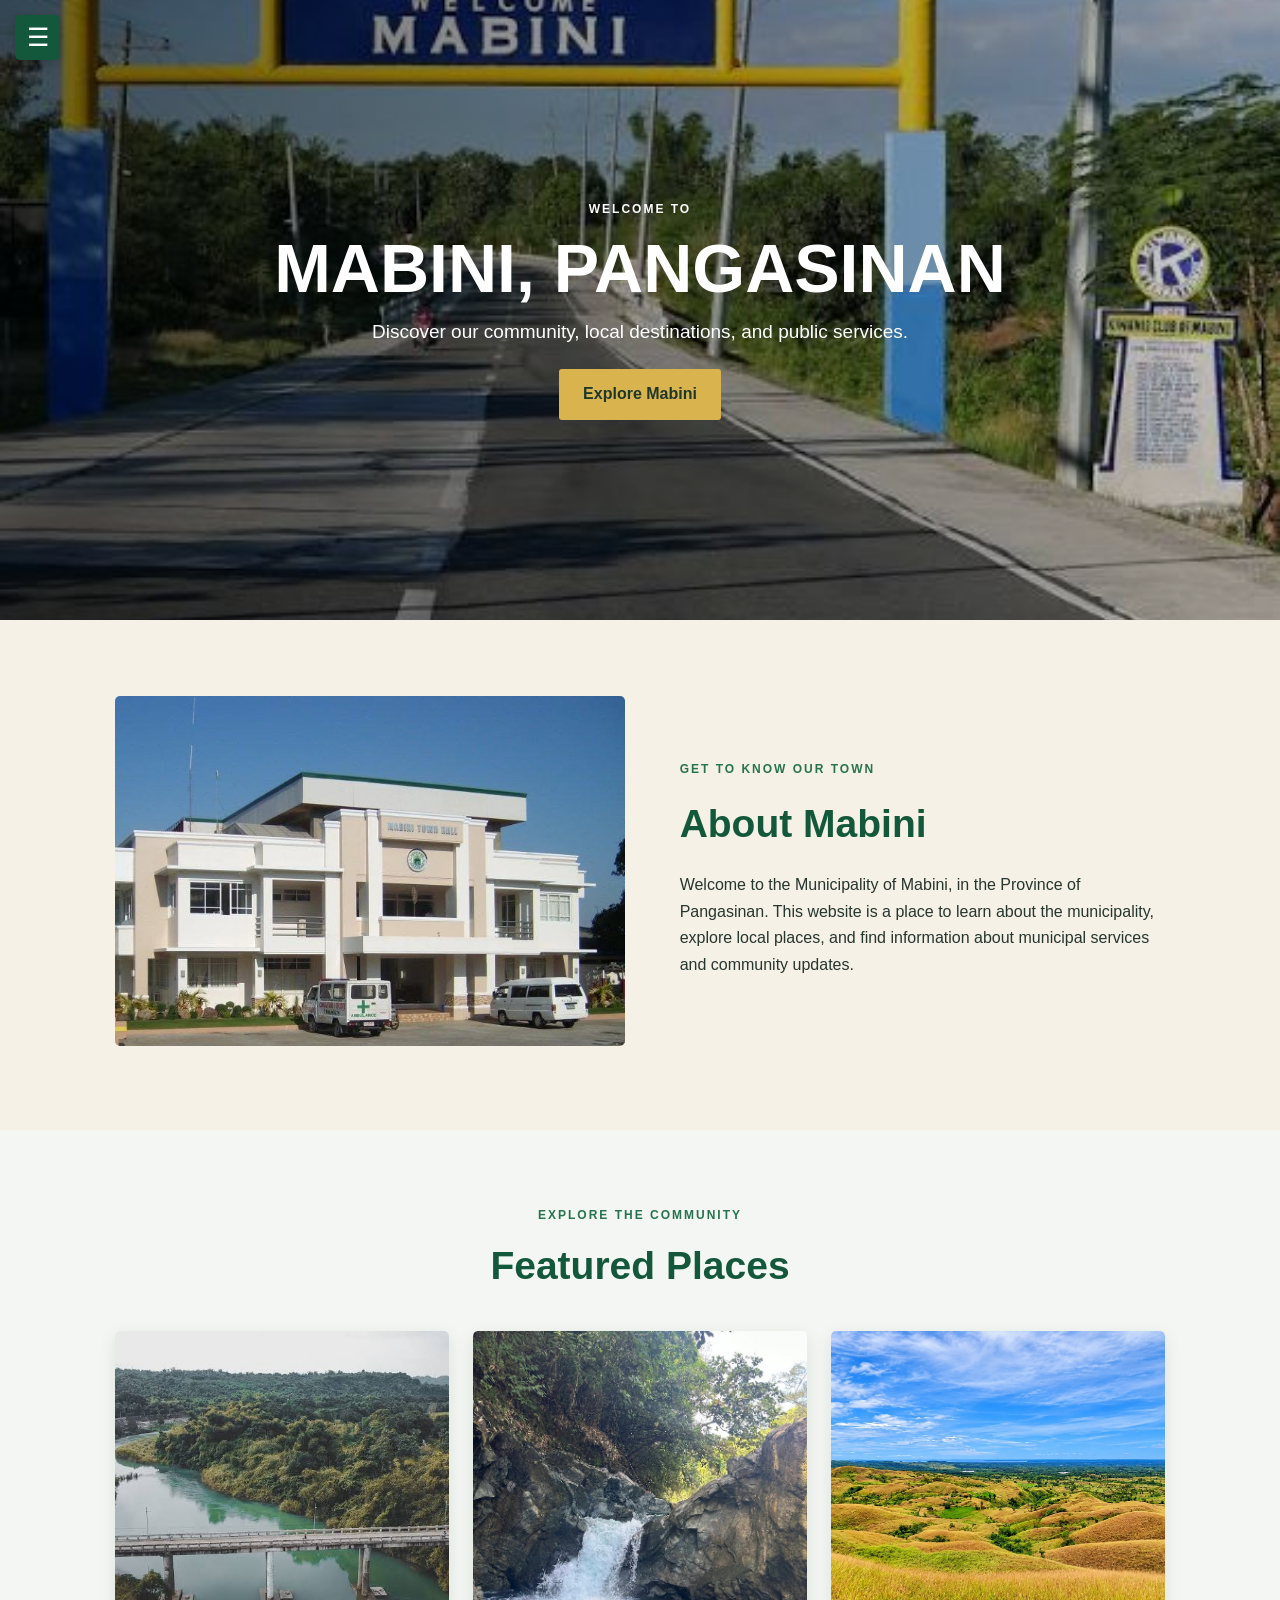
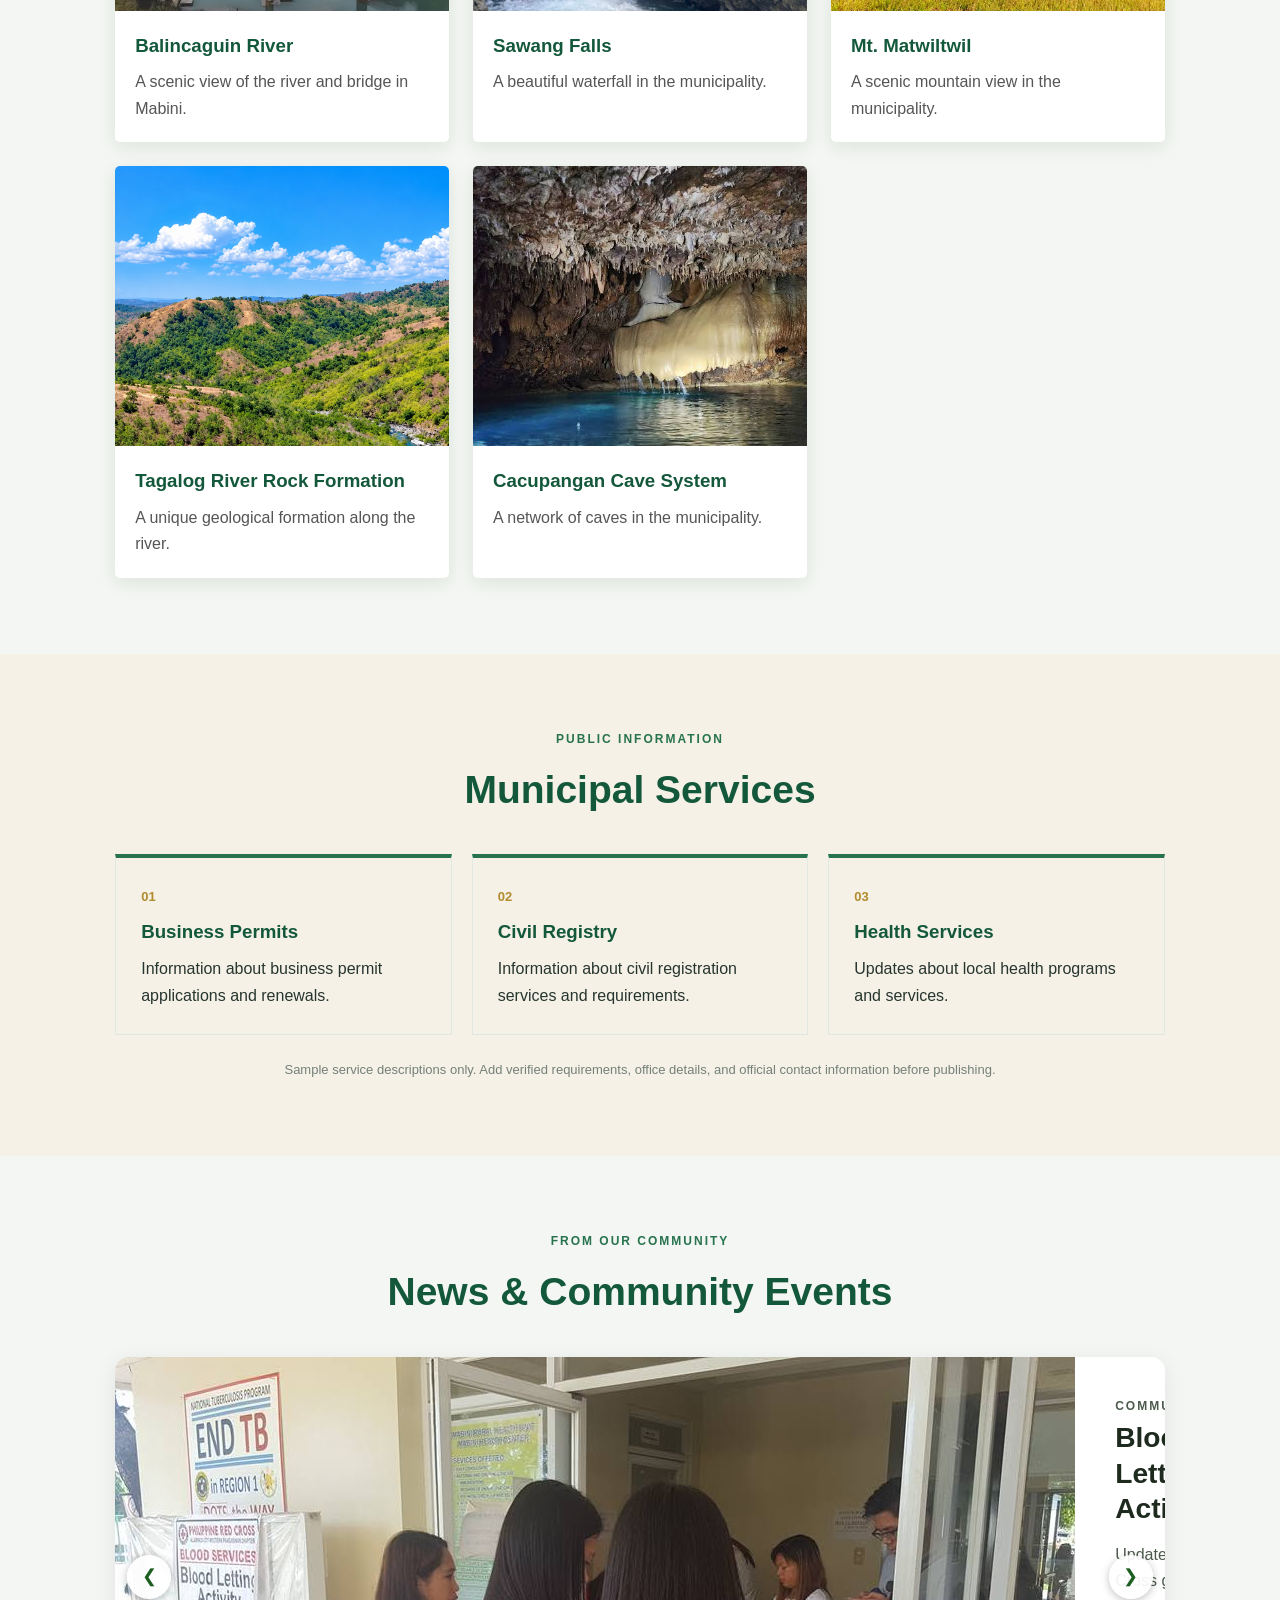
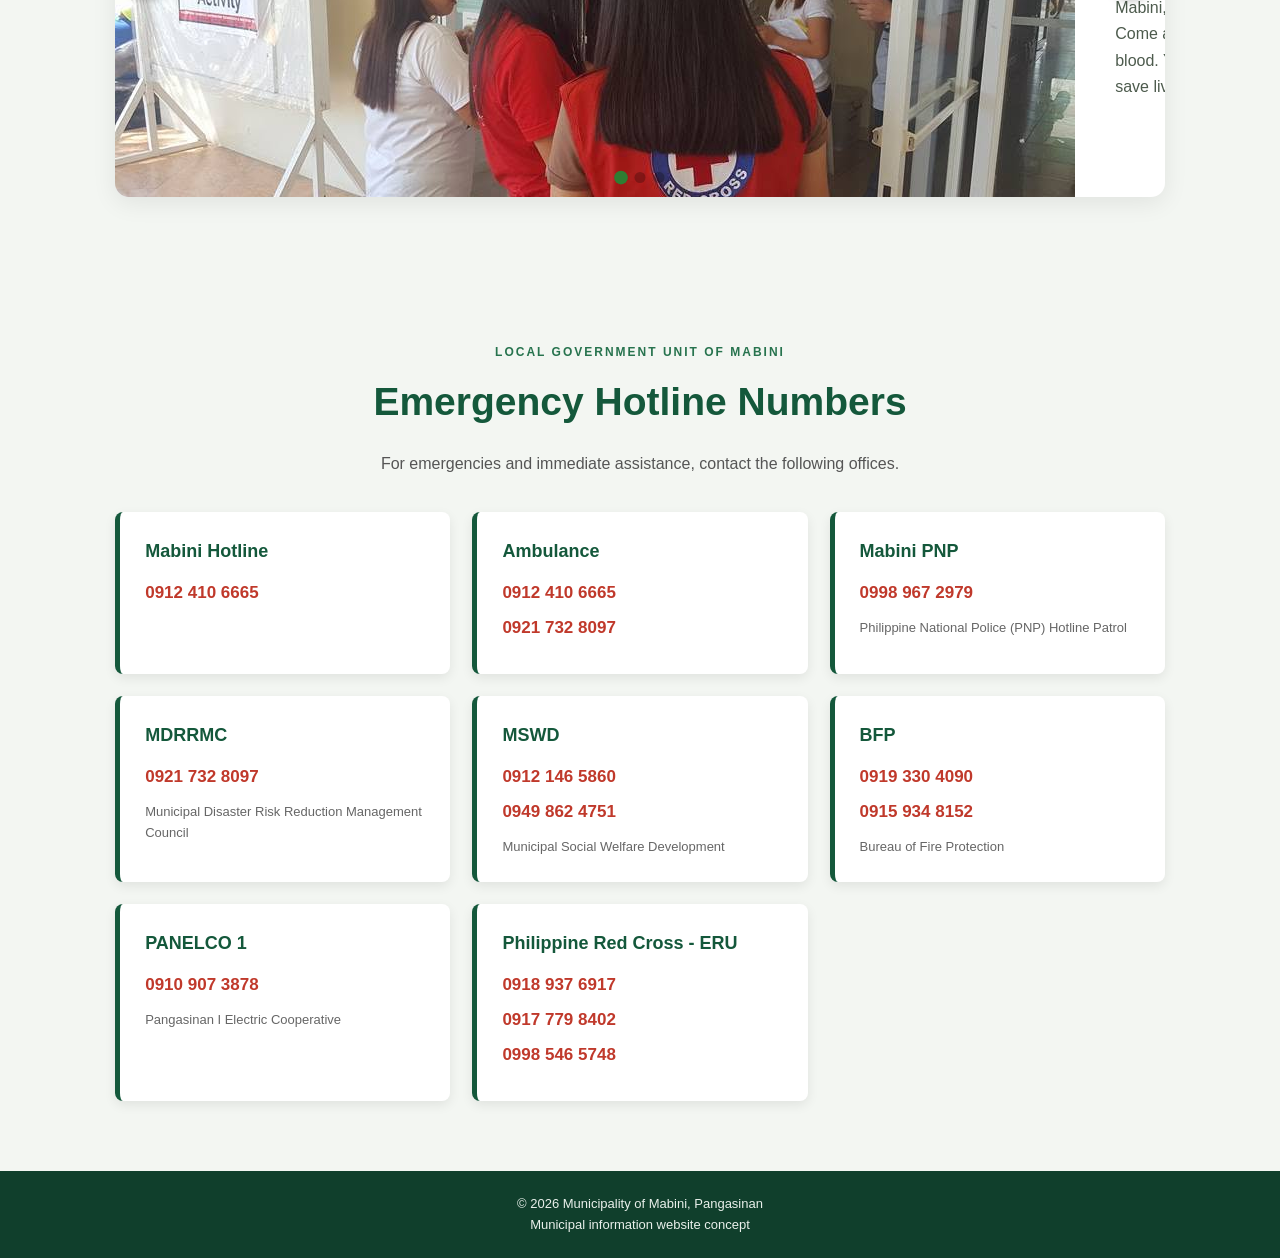
==== commit 173922b6: "New commit message: Added news carousel script to index.html" ====
--- a/index.html
+++ b/index.html
@@ -421,22 +421,6 @@
 
 </section>
 
-
-        <!-- NAVIGATION DOTS -->
-        <div class="news-dots" id="newsDots">
-            <button class="news-dot active" data-slide="0"
-                    aria-label="Go to slide 1"></button>    
-            <button class="news-dot" data-slide="1"
-                    aria-label="Go to slide 2"></button>
-            <button class="news-dot" data-slide="2"
-                    aria-label="Go to slide 3"></button>
-        </div>
-
-    </div>
-
-</section>
-
-
         <!-- CONTACT -->
         <section id="contact" class="section contact">
 
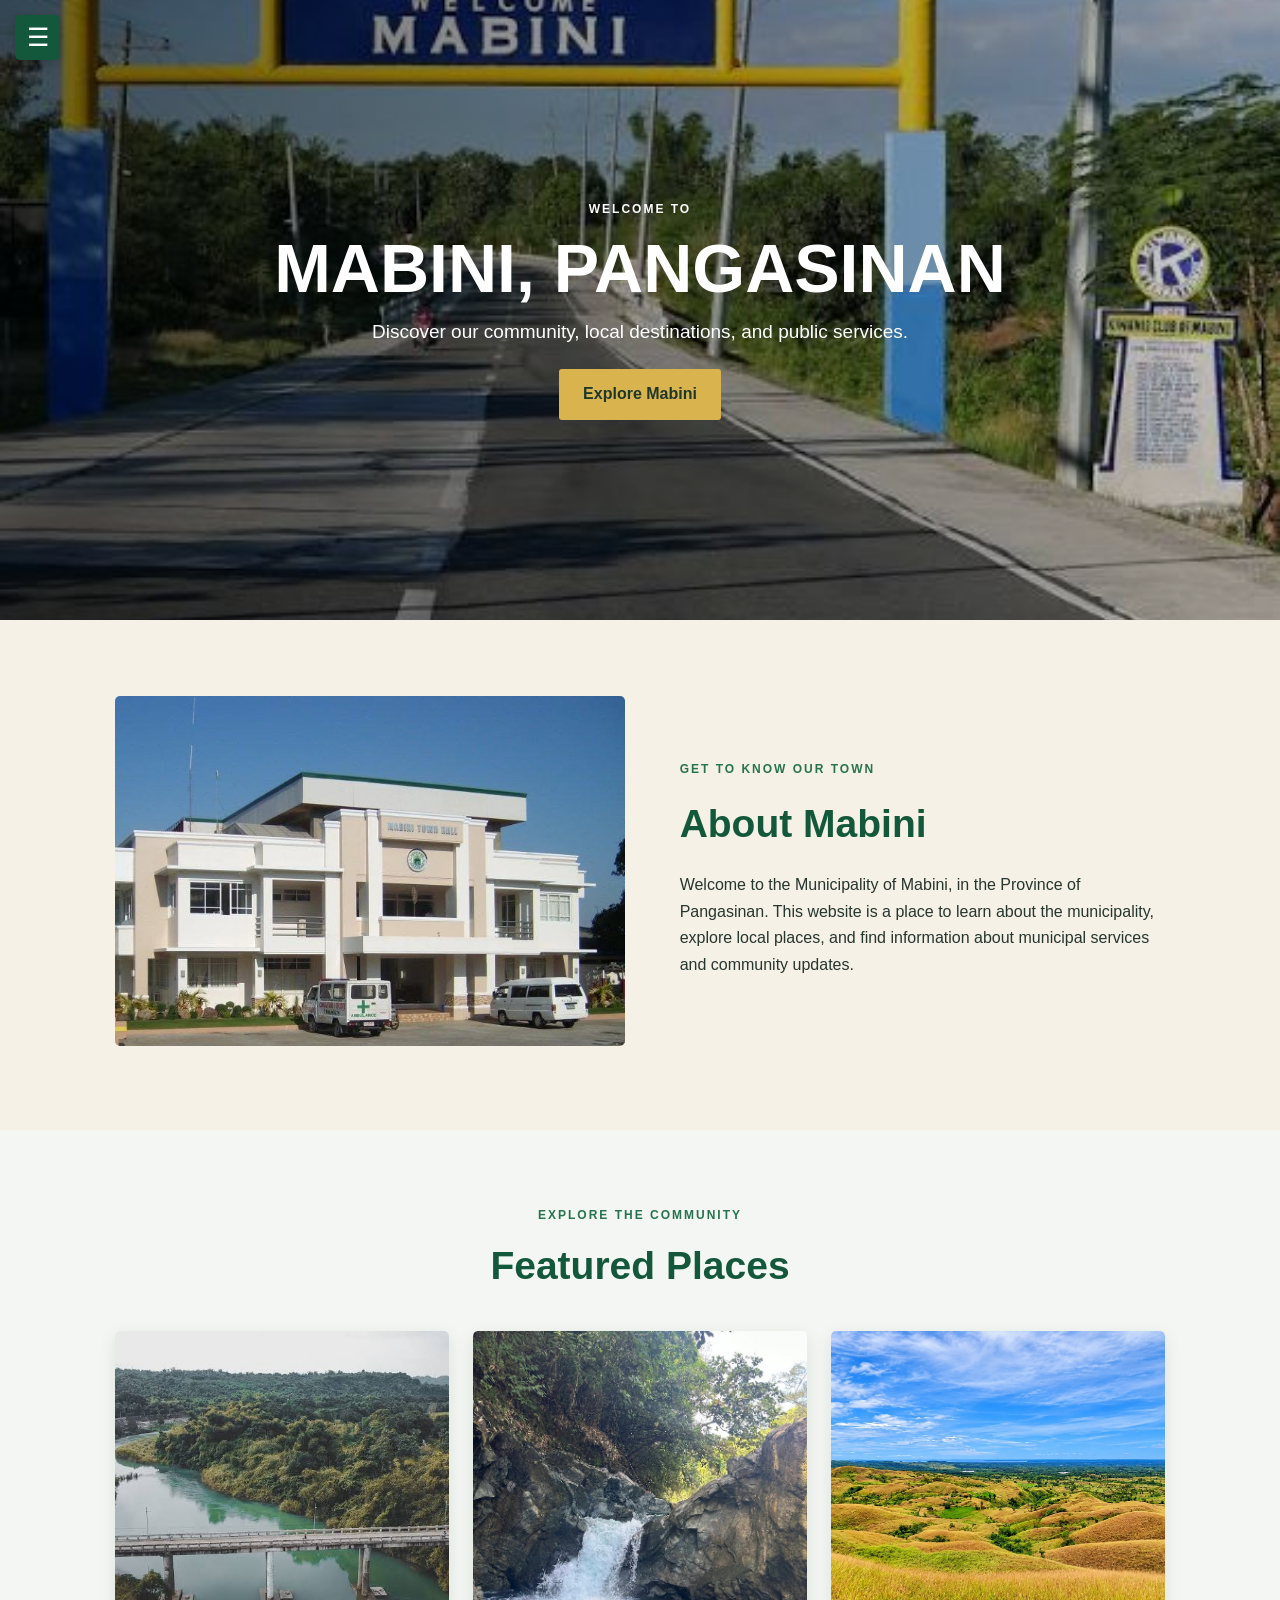
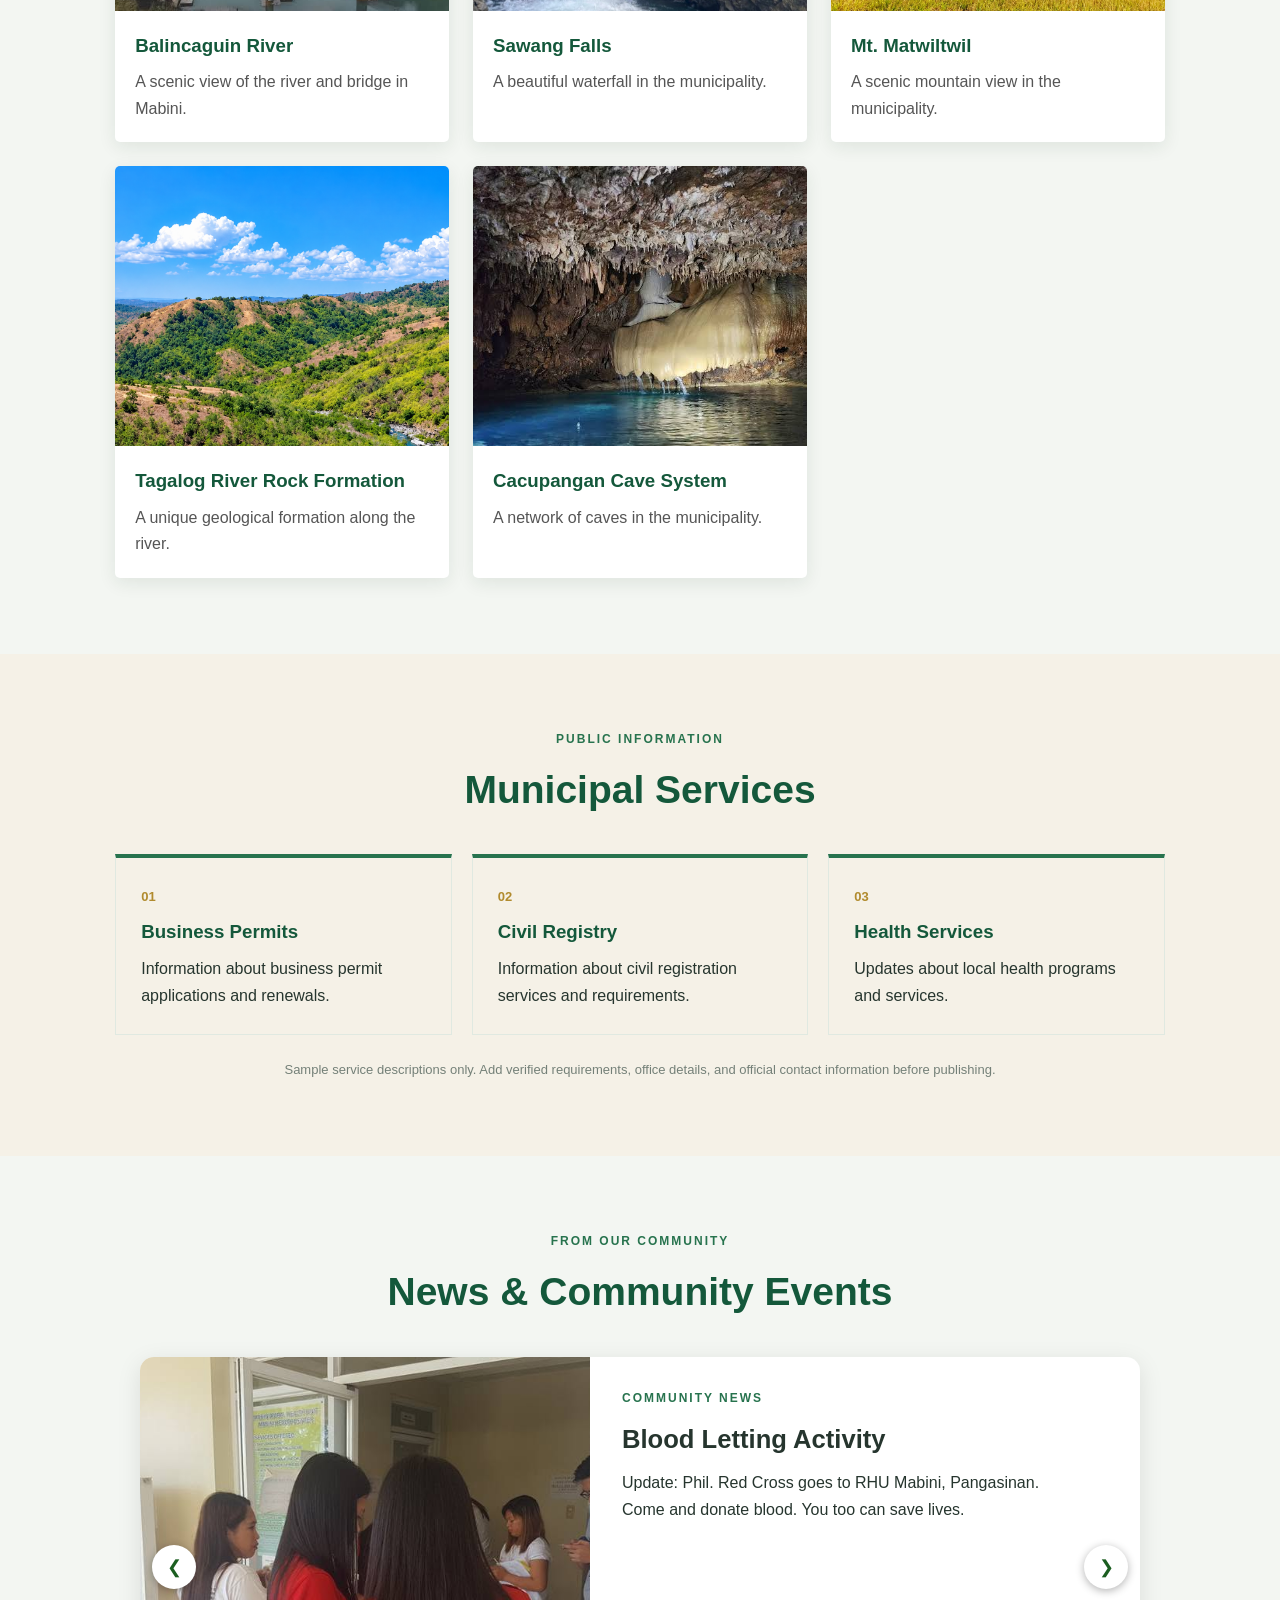
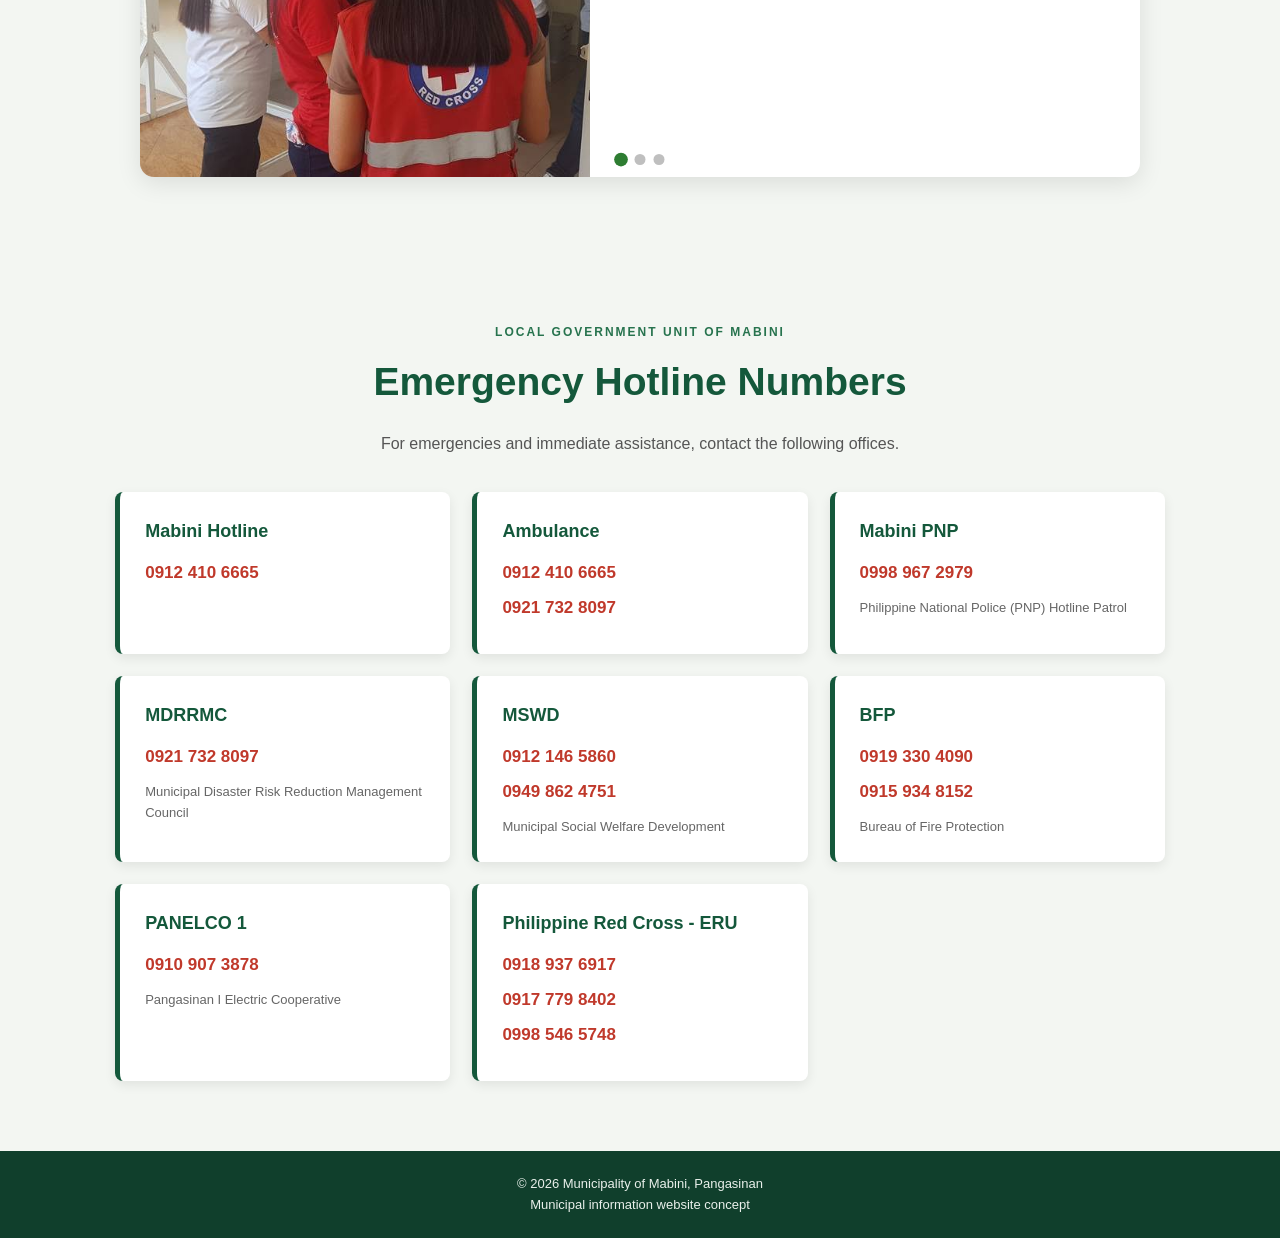
==== commit e493c9ac: "New commit message: "Removed news-carousel.js script reference from index.html and updated style.css" ====
--- a/index.html
+++ b/index.html
@@ -184,242 +184,266 @@
 
         
 
-<!-- NEWS & EVENTS CAROUSEL -->
+<!-- ============ NEWS CAROUSEL (self-contained: paste anywhere) ============ -->
+<style>
+  #news .nc { position:relative; max-width:1000px; margin:0 auto; overflow:hidden;
+    background:#fff; border-radius:14px; box-shadow:0 6px 24px rgba(0,0,0,.1); }
+  #news .nc-track { display:flex; transition:transform .5s ease; }
+  #news .nc-slide { flex:0 0 100%; min-width:100%; display:flex; height:420px; }
+  #news .nc-img { flex:0 0 45%; background:#e8efe8; display:flex; align-items:center; justify-content:center; }
+  #news .nc-img img { width:100%; height:100%; object-fit:cover; display:block; }
+  #news .nc-img.seal { padding:28px; }
+  #news .nc-img.seal img { object-fit:contain; }
+  #news .nc-text { flex:1; padding:32px 60px 48px 32px; display:flex; flex-direction:column; min-height:0; }
+  #news .nc-text h3 { margin:6px 0 14px; font-size:1.6rem; line-height:1.25; }
+  #news .nc-text p { line-height:1.65; margin:0 0 10px; }
+  #news .nc-list { flex:1; overflow-y:auto; min-height:0; border-top:1px solid #ddd; padding-top:8px; }
+  #news .nc-list ul { list-style:none; margin:0; padding:0; columns:2; column-gap:24px; }
+  #news .nc-list li { padding:4px 0; font-size:.95rem; border-bottom:1px dotted #ccc; break-inside:avoid; }
+  #news .nc-btn { position:absolute; top:50%; transform:translateY(-50%); z-index:20;
+    width:44px; height:44px; border:0; border-radius:50%; cursor:pointer; font-size:18px;
+    background:#fff; color:#1b5e20; box-shadow:0 2px 8px rgba(0,0,0,.3); }
+  #news .nc-btn:hover { background:#2e7d32; color:#fff; }
+  #news .nc-prev { left:12px; }
+  #news .nc-next { right:12px; }
+  #news .nc-dots { position:absolute; bottom:12px; left:50%; transform:translateX(-50%); display:flex; gap:8px; z-index:20; }
+  #news .nc-dot { width:11px; height:11px; border:0; padding:0; border-radius:50%; background:rgba(0,0,0,.25); cursor:pointer; }
+  #news .nc-dot.on { background:#2e7d32; transform:scale(1.25); }
+  @media (max-width:760px) {
+    #news .nc-slide { flex-direction:column; height:560px; }
+    #news .nc-img { flex:0 0 210px; }
+    #news .nc-text { padding:18px 18px 44px; }
+    #news .nc-list ul { columns:1; }
+    #news .nc-btn { top:105px; width:38px; height:38px; }
+  }
+</style>
+
 <section id="news" class="section pale">
-
-    <div class="section-heading">
-        <p class="eyebrow green">FROM OUR COMMUNITY</p>
-        <h2>News & Community Events</h2>
+  <div class="section-heading">
+    <p class="eyebrow green">FROM OUR COMMUNITY</p>
+    <h2>News &amp; Community Events</h2>
+  </div>
+
+  <div class="nc" id="nc">
+    <div class="nc-track" id="ncTrack">
+
+      <!-- SLIDE 1 -->
+      <article class="nc-slide">
+        <div class="nc-img"><img src="images/1.jpg" alt="Blood letting activity in Mabini"></div>
+        <div class="nc-text">
+          <p class="eyebrow green">COMMUNITY NEWS</p>
+          <h3>Blood Letting Activity</h3>
+          <p>Update: Phil. Red Cross goes to RHU Mabini, Pangasinan. Come and donate blood. You too can save lives.</p>
+        </div>
+      </article>
+
+      <!-- SLIDE 2 -->
+      <article class="nc-slide">
+        <div class="nc-img"><img src="images/2.jpg" alt="GMA Foundation community activity"></div>
+        <div class="nc-text">
+          <p class="eyebrow green">MUNICIPAL UPDATES</p>
+          <h3>GMA Foundation</h3>
+          <p>Salamat din po kay Kgd. Vilma Braganza sa pag-assist sa aming taga Barangay Calzada.</p>
+          <p>Maraming salamat din po kay Father Rhendrix Rabago at sa mga sister at brothers na nakiisa sa pagbibigay ng relief.</p>
+        </div>
+      </article>
+
+      <!-- SLIDE 3 -->
+      <article class="nc-slide">
+        <div class="nc-img seal"><img src="images/mabini-seal.jpg" alt="Municipality of Mabini official seal"></div>
+        <div class="nc-text">
+          <p class="eyebrow green">LOCAL ANNOUNCEMENTS</p>
+          <h3>List of Successful Applicants for the Subsidy Allowance</h3>
+          <div class="nc-list">
+            <ul>
+          <li>Ginalyn B. Banting</li>
+          <li>Jessa N. Baracas</li>
+          <li>Davy Ashlyn E. Rapacon</li>
+          <li>Mylene D. Riňo</li>
+          <li>Sheryl A. Balan</li>
+          <li>Hazel Ann E. Nardo</li>
+          <li>Angel Lyka T. De Luna</li>
+          <li>Elmer H. Balazon</li>
+          <li>Michelle B. Buenaflor</li>
+          <li>Racquel B. Bain</li>
+          <li>Judy Ann C. Tabua</li>
+          <li>Veronica C. Ranit</li>
+          <li>Mc Enlie R. Zoleta</li>
+          <li>Riza May L. Mendoza</li>
+          <li>Jhon Rey C. Reyes</li>
+          <li>Jessabel P. Flores</li>
+          <li>Patricia R. Taoatao</li>
+          <li>Daizery S. Villanueva</li>
+          <li>Edlyn P. Sison</li>
+          <li>Vicky G. Caberto</li>
+          <li>Ivy Joy C. Rodolfo</li>
+          <li>Lanah Hyacinth R. Balitao</li>
+          <li>Kylla A. Ariston</li>
+          <li>Jessa C. Navorra</li>
+          <li>Charis Bless D. Calonge</li>
+          <li>Mark Christian B. Manzano</li>
+          <li>Bianca Mae C. Mamaril</li>
+          <li>Trisha Mae C. Baira</li>
+          <li>Arcela P. Erum</li>
+          <li>Vanessa B. Nardo</li>
+          <li>Sheinely Car B. Taoatao</li>
+          <li>Diane D. Amistad</li>
+          <li>Jonald B. Buenaflor</li>
+          <li>Jasmine Gabrielle R. Nora</li>
+          <li>Angel May T. Briana</li>
+          <li>Philip Josiah S. Mendoza</li>
+          <li>Joshlie Mae R. Nonat</li>
+          <li>Rosalie N. Pascasio</li>
+          <li>Peter John C. Quitania</li>
+          <li>Ricky A. Barrocan</li>
+          <li>Arianne Nicole A. Mendoza</li>
+          <li>Romelyn B. Bacolcol</li>
+          <li>Kimberly S. Nacional</li>
+          <li>John Kenneath E. Saldivar</li>
+          <li>Dave F. Nora</li>
+          <li>Reynaldo J. Valderrama</li>
+          <li>Gezel E. Dela Rosa</li>
+          <li>Shierly Ann F. Cabuenos</li>
+          <li>Erica B. Aquino</li>
+          <li>Mary Ann L. Suminta</li>
+          <li>Olaiza Mae B. Oliva</li>
+          <li>Rica Mae C. Peralta</li>
+          <li>Monica A. Nacar</li>
+          <li>Diana May D. Abarabar</li>
+          <li>John Lloyd N. Garcia</li>
+          <li>Jonathan G. Taoatao</li>
+          <li>Rose Ann S. Mendoza</li>
+          <li>Cathleen T. Barrocan</li>
+          <li>Arlene B. Paladan</li>
+          <li>Jessica S. Cezar</li>
+          <li>Julius C. Montemayor</li>
+          <li>Reynaldo N. Lopez, Jr.</li>
+          <li>Reynald Jose Valderrama</li>
+          <li>John Martin B. Giray</li>
+          <li>Karel John C. Barril</li>
+          <li>Danvic R. Castro</li>
+          <li>Lenniel A. Mendoza</li>
+          <li>Justin Marvin D. Rafanan</li>
+          <li>Ciara Jinyll R. Malicdem</li>
+          <li>Aldrian R. Bejerano</li>
+          <li>Shekinah Rose d. Ramos</li>
+          <li>Gian Kendrick E. Navarro</li>
+          <li>Ryzl R. Monterola</li>
+          <li>Argay S. Flores</li>
+          <li>Krystal Gayle B. Dela Rosa</li>
+          <li>Allen James C. Ludovice</li>
+          <li>Christian C. Sison</li>
+          <li>Jolyn B. Tesoro</li>
+          <li>Aprilyn P. Pagador</li>
+          <li>Rica G. Bautista</li>
+          <li>Edelmaye A. Vallo</li>
+          <li>RavianMhe S. Biton</li>
+          <li>Jerry Mae M. Lampaza</li>
+          <li>Jamye Kylah B. De Guzman</li>
+          <li>Cristine S. Ariston</li>
+          <li>Mark Giovanni B. Prado</li>
+          <li>Manna G. Dela Cruz</li>
+          <li>Melanie V. De Guzman</li>
+          <li>Jayson Arlan A. Mendoza</li>
+          <li>Rose Ann B. Maranion</li>
+          <li>Mark Joseph Longgay</li>
+          <li>John A. Barillo</li>
+          <li>Jhon Kenneth T. Barao</li>
+          <li>Catherine B. Ariston</li>
+          <li>Kathleen Marie A. Taipan</li>
+          <li>Cheryl Mae A. Oboza</li>
+          <li>Isabel N. Blanza</li>
+          <li>Monhlly Abigail D. Flores</li>
+          <li>Sheema N. Bautista</li>
+          <li>Ghian Irrizh B. Nacar</li>
+          <li>Jean N. Balan</li>
+          <li>Cristhine Joyce B. Bruzon</li>
+          <li>Alain Rel M. Narciso</li>
+          <li>Wilfred Louie C. Quitania</li>
+          <li>Angelica B. Cabanilla</li>
+          <li>Melanie R. Tabora</li>
+          <li>John Daniel V. Fernandez</li>
+          <li>Marjorie B. Fernandez</li>
+          <li>Jade E. Reyes</li>
+          <li>Amielyn B. Aralar</li>
+          <li>Ramel B. Ancheta</li>
+          <li>Jeffrrey D. Cariño</li>
+          <li>Christine Joy R. Ballesteros</li>
+          <li>Juvilyn P. Navida</li>
+          <li>Liza Mae B. Reyes</li>
+          <li>Rollin Igama</li>
+          <li>Jyrah V. Bustamante</li>
+          <li>Clarence N. Doctor</li>
+          <li>Abigail I. Fernandez</li>
+          <li>Joshua S. Narag</li>
+          <li>Maribel C. Bagoncia</li>
+          <li>Lemuel Ian G. Dela Cruz</li>
+          <li>John Lloyd B. Abarra</li>
+            </ul>
+          </div>
+        </div>
+      </article>
+
     </div>
 
-    <div class="news-carousel" id="newsCarousel">
-
-        <div class="news-slides">
-
-            <!-- SLIDE 1 -->
-            <article class="news-slide active">
-                <img src="images/1.jpg"
-                     alt="Blood letting activity in Mabini">
-
-                <div class="news-slide-content">
-                    <p class="eyebrow green">COMMUNITY NEWS</p>
-
-                    <h3>Blood Letting Activity</h3>
-
-                    <p>
-                        Update: Phil. Red Cross goes to RHU Mabini,
-                        Pangasinan.
-
-                        Come and donate blood. You too can save lives.
-                    </p>
-                </div>
-            </article>
-
-            <!-- SLIDE 2 -->
-            <article class="news-slide">
-                <img src="images/2.jpg"
-                     alt="GMA Foundation community activity">
-
-                <div class="news-slide-content">
-                    <p class="eyebrow green">MUNICIPAL UPDATES</p>
-
-                    <h3>GMA Foundation</h3>
-
-                    <p>
-                        Salamat din po kay Kgd. Vilma Braganza sa pag-assist
-                        sa aming taga Barangay Calzada.
-
-                        Maraming salamat din po kay Father Rhendrix Rabago
-                        at sa mga sister at brothers na nakiisa sa
-                        pagbibigay ng relief.
-                    </p>
-                </div>
-            </article>
-
-            <!-- SLIDE 3 -->
-            <article class="news-slide">
-                <img src="images/mabini-seal.jpg"
-                     alt="Municipality of Mabini official seal">
-
-                <div class="news-slide-content">
-                    <p class="eyebrow green">LOCAL ANNOUNCEMENTS</p>
-
-                    <h3>List of Successful Applicants for the Subsidy Allowance</h3>
-
-                    <div class="news-scroll-content">
-                        <p>
-                            Ginalyn B. Banting
-                            Jessa N. Baracas
-                            Davy Ashlyn E. Rapacon
-                            Mylene D. Riňo
-                            Sheryl A. Balan
-                            Hazel Ann E. Nardo
-                            Angel Lyka T. De Luna
-                            Elmer H. Balazon
-                            Michelle B. Buenaflor
-                            Racquel B. Bain
-                            Judy Ann C. Tabua
-                            Veronica C. Ranit
-                            Mc Enlie R. Zoleta
-                            Riza May L. Mendoza
-                            Jhon Rey C. Reyes
-                            Jessabel P. Flores
-                            Patricia R. Taoatao
-                            Daizery S. Villanueva
-                            Edlyn P. Sison
-                            Vicky G. Caberto
-                            Ivy Joy C. Rodolfo
-                            Lanah Hyacinth R. Balitao
-                            Kylla A. Ariston
-                            Jessa C. Navorra
-                            Charis Bless D. Calonge
-                            Mark Christian B. Manzano
-                            Bianca Mae C. Mamaril
-                            Trisha Mae C. Baira
-                            Arcela P. Erum
-                            Vanessa B. Nardo
-                            Sheinely Car B. Taoatao
-                            Diane D. Amistad
-                            Jonald B. Buenaflor
-                            Jasmine Gabrielle R. Nora
-                            Angel May T. Briana
-                            Philip Josiah S. Mendoza
-                            Joshlie Mae R. Nonat
-                            Rosalie N. Pascasio
-                            Peter John C. Quitania
-                            Ricky A. Barrocan
-                            Arianne Nicole A. Mendoza
-                            Romelyn B. Bacolcol
-                            Kimberly S. Nacional
-                            John Kenneath E. Saldivar
-                            Dave F. Nora
-                            Reynaldo J. Valderrama
-                            Gezel E. Dela Rosa
-                            Shierly Ann F. Cabuenos
-                            Erica B. Aquino
-                            Mary Ann L. Suminta
-                            Olaiza Mae B. Oliva
-                            Rica Mae C. Peralta
-                            Monica A. Nacar
-                            Diana May D. Abarabar
-                            John Lloyd N. Garcia
-                            Jonathan G. Taoatao
-                            Rose Ann S. Mendoza
-                            Cathleen T. Barrocan
-                            Arlene B. Paladan
-                            Jessica S. Cezar
-                            Julius C. Montemayor
-                            Reynaldo N. Lopez, Jr.
-                            Reynald Jose Valderrama
-                            John Martin B. Giray
-                            Karel John C. Barril
-                            Danvic R. Castro
-                            Lenniel A. Mendoza
-                            Justin Marvin D. Rafanan
-                            Ciara Jinyll R. Malicdem
-                            Aldrian R. Bejerano
-                            Shekinah Rose d. Ramos
-                            Gian Kendrick E. Navarro
-                            Ryzl R. Monterola
-                            Argay S. Flores
-                            Krystal Gayle B. Dela Rosa
-                            Allen James C. Ludovice
-                            Christian C. Sison
-                            Jolyn B. Tesoro
-                            Aprilyn P. Pagador
-                            Rica G. Bautista
-                            Edelmaye A. Vallo
-                            RavianMhe S. Biton
-                            Jerry Mae M. Lampaza
-                            Jamye Kylah B. De Guzman
-                            Cristine S. Ariston
-                            Mark Giovanni B. Prado
-                            Manna G. Dela Cruz
-                            Melanie V. De Guzman
-                            Jayson Arlan A. Mendoza
-                            Rose Ann B. Maranion
-                            Mark Joseph Longgay
-                            John A. Barillo
-                            Jhon Kenneth T. Barao
-                            Catherine B. Ariston
-                            Kathleen Marie A. Taipan
-                            Cheryl Mae A. Oboza
-                            Isabel N. Blanza
-                            Monhlly Abigail D. Flores
-                            Sheema N. Bautista
-                            Ghian Irrizh B. Nacar
-                            Jean N. Balan
-                            Cristhine Joyce B. Bruzon
-                            Alain Rel M. Narciso
-                            Wilfred Louie C. Quitania
-                            Angelica B. Cabanilla
-                            Melanie R. Tabora
-                            John Daniel V. Fernandez
-                            Marjorie B. Fernandez
-                            Jade E. Reyes
-                            Amielyn B. Aralar
-                            Ramel B. Ancheta
-                            Jeffrrey D. Cariño
-                            Christine Joy R. Ballesteros
-                            Juvilyn P. Navida
-                            Liza Mae B. Reyes
-                            Rollin Igama
-                            Jyrah V. Bustamante
-                            Clarence N. Doctor
-                            Abigail I. Fernandez
-                            Joshua S. Narag
-                            Maribel C. Bagoncia
-                            Lemuel Ian G. Dela Cruz
-                            John Lloyd B. Abarra
-                        </p>
-                    </div>
-                </div>
-            </article>
-
-        </div>
-
-        <!-- PREVIOUS BUTTON -->
-        <button type="button"
-                class="news-arrow news-prev"
-                id="newsPrev"
-                aria-label="Previous slide">
-            &#10094;
-        </button>
-
-        <!-- NEXT BUTTON -->
-        <button type="button"
-                class="news-arrow news-next"
-                id="newsNext"
-                aria-label="Next slide">
-            &#10095;
-        </button>
-
-        <!-- NAVIGATION DOTS -->
-        <div class="news-dots">
-
-            <button type="button"
-                    class="news-dot active"
-                    data-slide="0"
-                    aria-label="Go to slide 1">
-            </button>
-
-            <button type="button"
-                    class="news-dot"
-                    data-slide="1"
-                    aria-label="Go to slide 2">
-            </button>
-
-            <button type="button"
-                    class="news-dot"
-                    data-slide="2"
-                    aria-label="Go to slide 3">
-            </button>
-
-        </div>
-
-    </div>
-
+    <button type="button" class="nc-btn nc-prev" id="ncPrev" aria-label="Previous slide">&#10094;</button>
+    <button type="button" class="nc-btn nc-next" id="ncNext" aria-label="Next slide">&#10095;</button>
+    <div class="nc-dots" id="ncDots"></div>
+  </div>
 </section>
+
+<script>
+(function () {
+  var track = document.getElementById('ncTrack');
+  var count = track.children.length;
+  var dotsBox = document.getElementById('ncDots');
+  var i = 0, timer = null;
+
+  var dots = [];
+  for (var n = 0; n < count; n++) {
+    (function (n) {
+      var d = document.createElement('button');
+      d.type = 'button';
+      d.className = 'nc-dot';
+      d.setAttribute('aria-label', 'Go to slide ' + (n + 1));
+      d.onclick = function () { show(n); auto(); };
+      dotsBox.appendChild(d);
+      dots.push(d);
+    })(n);
+  }
+
+  function show(n) {
+    i = (n + count) % count;
+    track.style.transform = 'translateX(-' + (i * 100) + '%)';
+    for (var k = 0; k < dots.length; k++) {
+      dots[k].className = 'nc-dot' + (k === i ? ' on' : '');
+    }
+  }
+
+  function auto() {
+    clearInterval(timer);
+    timer = setInterval(function () { show(i + 1); }, 6000);
+  }
+
+  document.getElementById('ncPrev').onclick = function () { show(i - 1); auto(); };
+  document.getElementById('ncNext').onclick = function () { show(i + 1); auto(); };
+
+  var box = document.getElementById('nc');
+  box.onmouseenter = function () { clearInterval(timer); };
+  box.onmouseleave = auto;
+
+  var x0 = 0;
+  box.addEventListener('touchstart', function (e) { x0 = e.touches[0].clientX; }, { passive: true });
+  box.addEventListener('touchend', function (e) {
+    var dx = e.changedTouches[0].clientX - x0;
+    if (Math.abs(dx) > 50) { show(dx < 0 ? i + 1 : i - 1); auto(); }
+  }, { passive: true });
+
+  show(0);
+  auto();
+})();
+</script>
+
 
         <!-- CONTACT -->
         <section id="contact" class="section contact">
@@ -496,6 +520,5 @@
 </div>
 
 <script src="script.js"></script>
-<script src="news-carousel.js"></script>
 </body>
 </html>
--- a/style.css
+++ b/style.css
@@ -751,207 +751,4 @@
     #memberTable {
         min-width: 650px;
     }
-}
-
-
-/* NEWS CAROUSEL
-   Uses your site's existing .section / .pale / .eyebrow classes.
-   Change the variables below to match your theme. */
-
-.news-carousel {
-    --news-accent: #2e7d32;
-    --news-accent-dark: #1b5e20;
-    --news-text: #1f2a1f;
-    --news-muted: #4d5b4d;
-    --news-surface: #ffffff;
-    --news-height: 440px;
-
-    position: relative;
-    max-width: 1100px;
-    margin: 0 auto;
-    background: var(--news-surface);
-    border-radius: 14px;
-    box-shadow: 0 6px 24px rgba(0, 0, 0, .08);
-    overflow: hidden;
-    outline-offset: 4px;
-}
-
-/* Slides are stacked on top of each other and cross-fade */
-.news-slides {
-    display: grid;
-    height: var(--news-height);
-}
-
-.news-slide {
-    grid-area: 1 / 1;
-    display: grid;
-    grid-template-columns: 1fr 1fr;
-    min-height: 0;
-    opacity: 0;
-    visibility: hidden;
-    transition: opacity .5s ease, visibility .5s;
-}
-
-.news-slide.active {
-    opacity: 1;
-    visibility: visible;
-}
-
-/* Image side */
-.news-slide-media {
-    min-height: 0;
-    background: #e8efe8;
-}
-
-.news-slide-media img {
-    display: block;
-    width: 100%;
-    height: 100%;
-    object-fit: cover;
-}
-
-/* The seal should be fully visible, not cropped */
-.news-slide--seal .news-slide-media {
-    display: flex;
-    align-items: center;
-    justify-content: center;
-    padding: 2rem;
-}
-
-.news-slide--seal .news-slide-media img {
-    width: auto;
-    max-width: 100%;
-    max-height: 100%;
-    object-fit: contain;
-}
-
-/* Text side */
-.news-slide-content {
-    display: flex;
-    flex-direction: column;
-    min-height: 0;
-    padding: 2.5rem 3.5rem 3.5rem 2.5rem;
-    color: var(--news-text);
-}
-
-.news-slide-content h3 {
-    margin: .25rem 0 1rem;
-    font-size: clamp(1.35rem, 2.2vw, 1.85rem);
-    line-height: 1.25;
-}
-
-.news-slide-content p {
-    line-height: 1.65;
-    color: var(--news-muted);
-}
-
-.news-slide-content p + p {
-    margin-top: .75rem;
-}
-
-/* Applicant list scrolls inside its own box */
-.news-scroll-content {
-    flex: 1;
-    min-height: 0;
-    overflow-y: auto;
-    padding-right: .75rem;
-    border-top: 1px solid rgba(0, 0, 0, .1);
-    scrollbar-width: thin;
-    scrollbar-color: var(--news-accent) transparent;
-}
-
-.news-name-list {
-    margin: 0;
-    padding: .75rem 0 0;
-    list-style: none;
-    columns: 2;
-    column-gap: 1.5rem;
-}
-
-.news-name-list li {
-    break-inside: avoid;
-    padding: .3rem 0;
-    font-size: .95rem;
-    color: var(--news-text);
-    border-bottom: 1px dotted rgba(0, 0, 0, .12);
-}
-
-/* Arrows */
-.news-arrow {
-    position: absolute;
-    top: 50%;
-    z-index: 2;
-    width: 44px;
-    height: 44px;
-    transform: translateY(-50%);
-    border: 0;
-    border-radius: 50%;
-    background: rgba(255, 255, 255, .92);
-    color: var(--news-accent-dark);
-    font-size: 1.1rem;
-    cursor: pointer;
-    box-shadow: 0 2px 8px rgba(0, 0, 0, .25);
-    transition: background .2s, color .2s;
-}
-
-.news-arrow:hover {
-    background: var(--news-accent);
-    color: #fff;
-}
-
-.news-prev { left: 12px; }
-.news-next { right: 12px; }
-
-/* Dots */
-.news-dots {
-    position: absolute;
-    left: 50%;
-    bottom: 14px;
-    z-index: 2;
-    display: flex;
-    gap: 8px;
-    transform: translateX(-50%);
-}
-
-.news-dot {
-    width: 11px;
-    height: 11px;
-    padding: 0;
-    border: 0;
-    border-radius: 50%;
-    background: rgba(0, 0, 0, .25);
-    cursor: pointer;
-    transition: background .2s, transform .2s;
-}
-
-.news-dot.active {
-    background: var(--news-accent);
-    transform: scale(1.25);
-}
-
-.news-arrow:focus-visible,
-.news-dot:focus-visible,
-.news-scroll-content:focus-visible,
-.news-carousel:focus-visible {
-    outline: 3px solid var(--news-accent);
-    outline-offset: 2px;
-}
-
-/* Tablet & mobile: image on top, text below */
-@media (max-width: 760px) {
-    .news-carousel { --news-height: 560px; }
-
-    .news-slide {
-        grid-template-columns: 1fr;
-        grid-template-rows: 220px 1fr;
-    }
-
-    .news-slide-content { padding: 1.25rem 1.25rem 3rem; }
-    .news-slide--seal .news-slide-media { padding: 1rem; }
-    .news-name-list { columns: 1; }
-    .news-arrow { top: 110px; width: 38px; height: 38px; }
-}
-
-@media (prefers-reduced-motion: reduce) {
-    .news-slide, .news-dot, .news-arrow { transition: none; }
-}
+}
